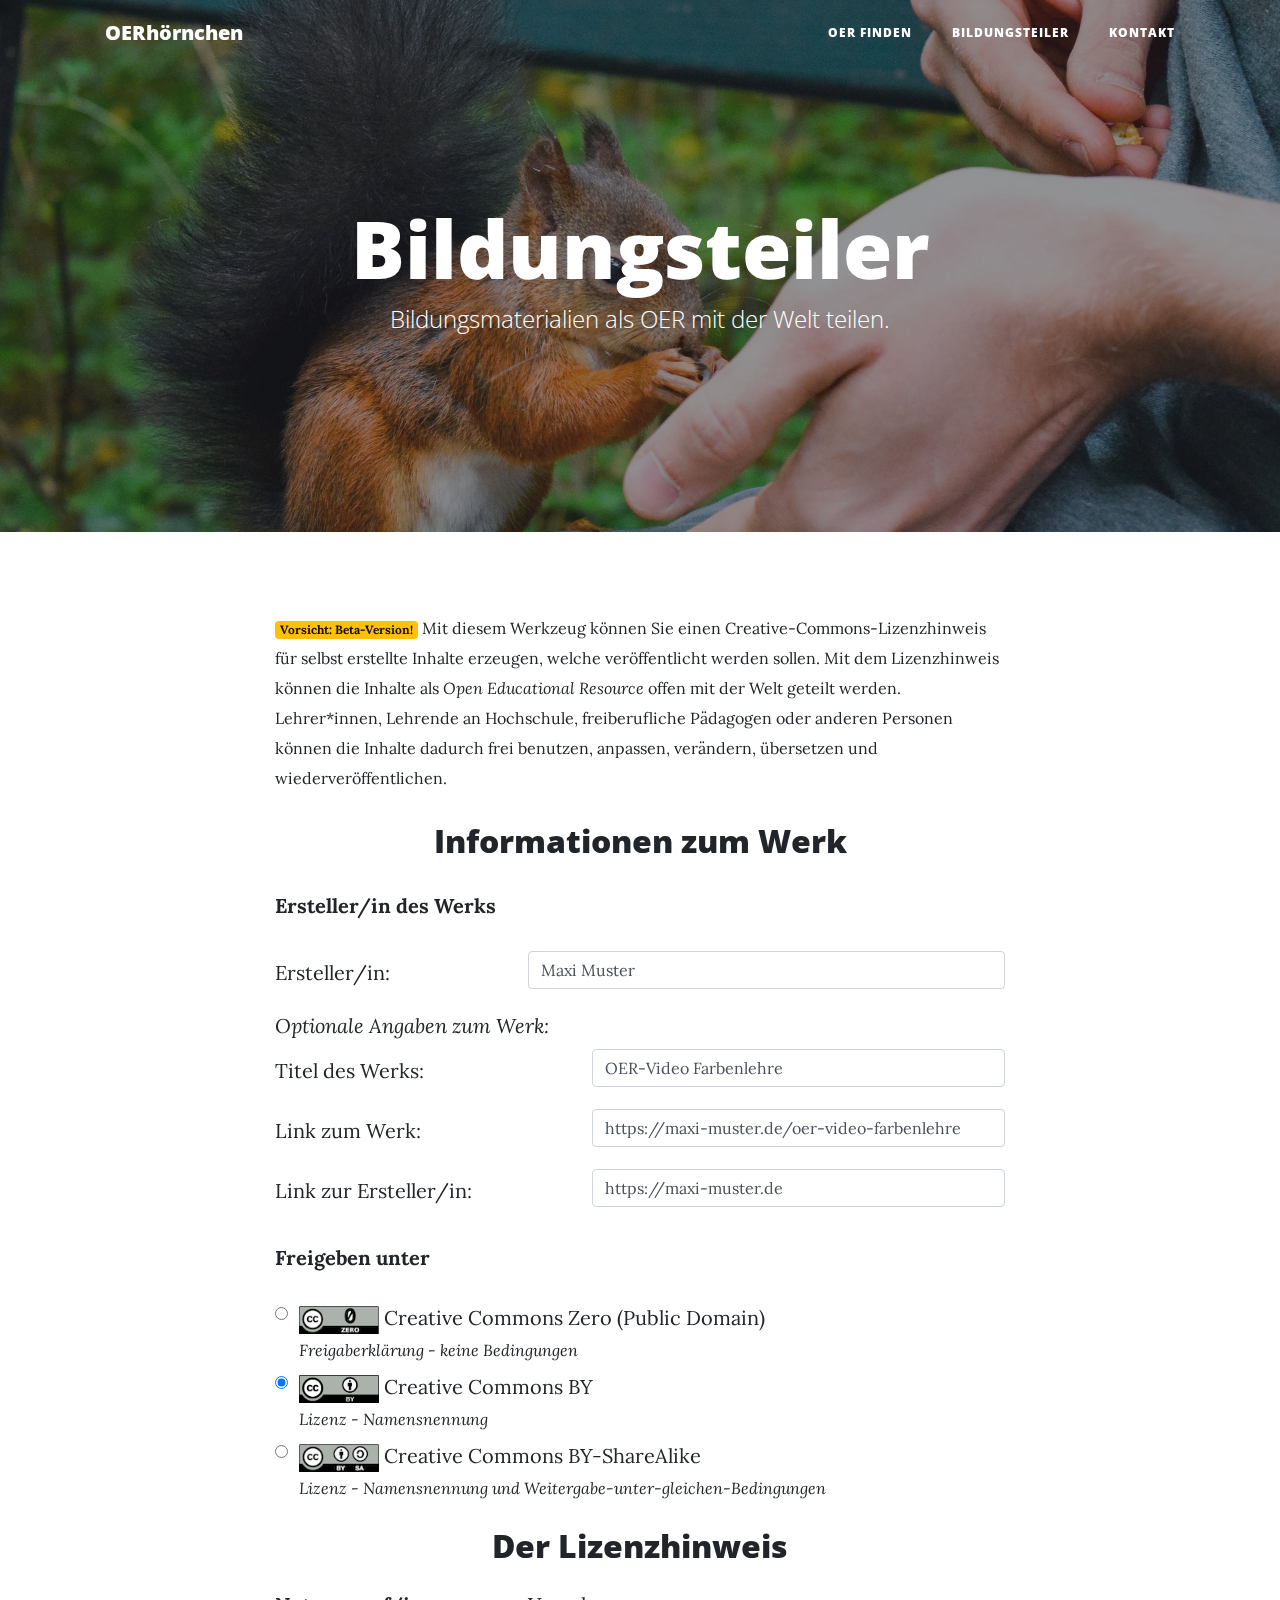
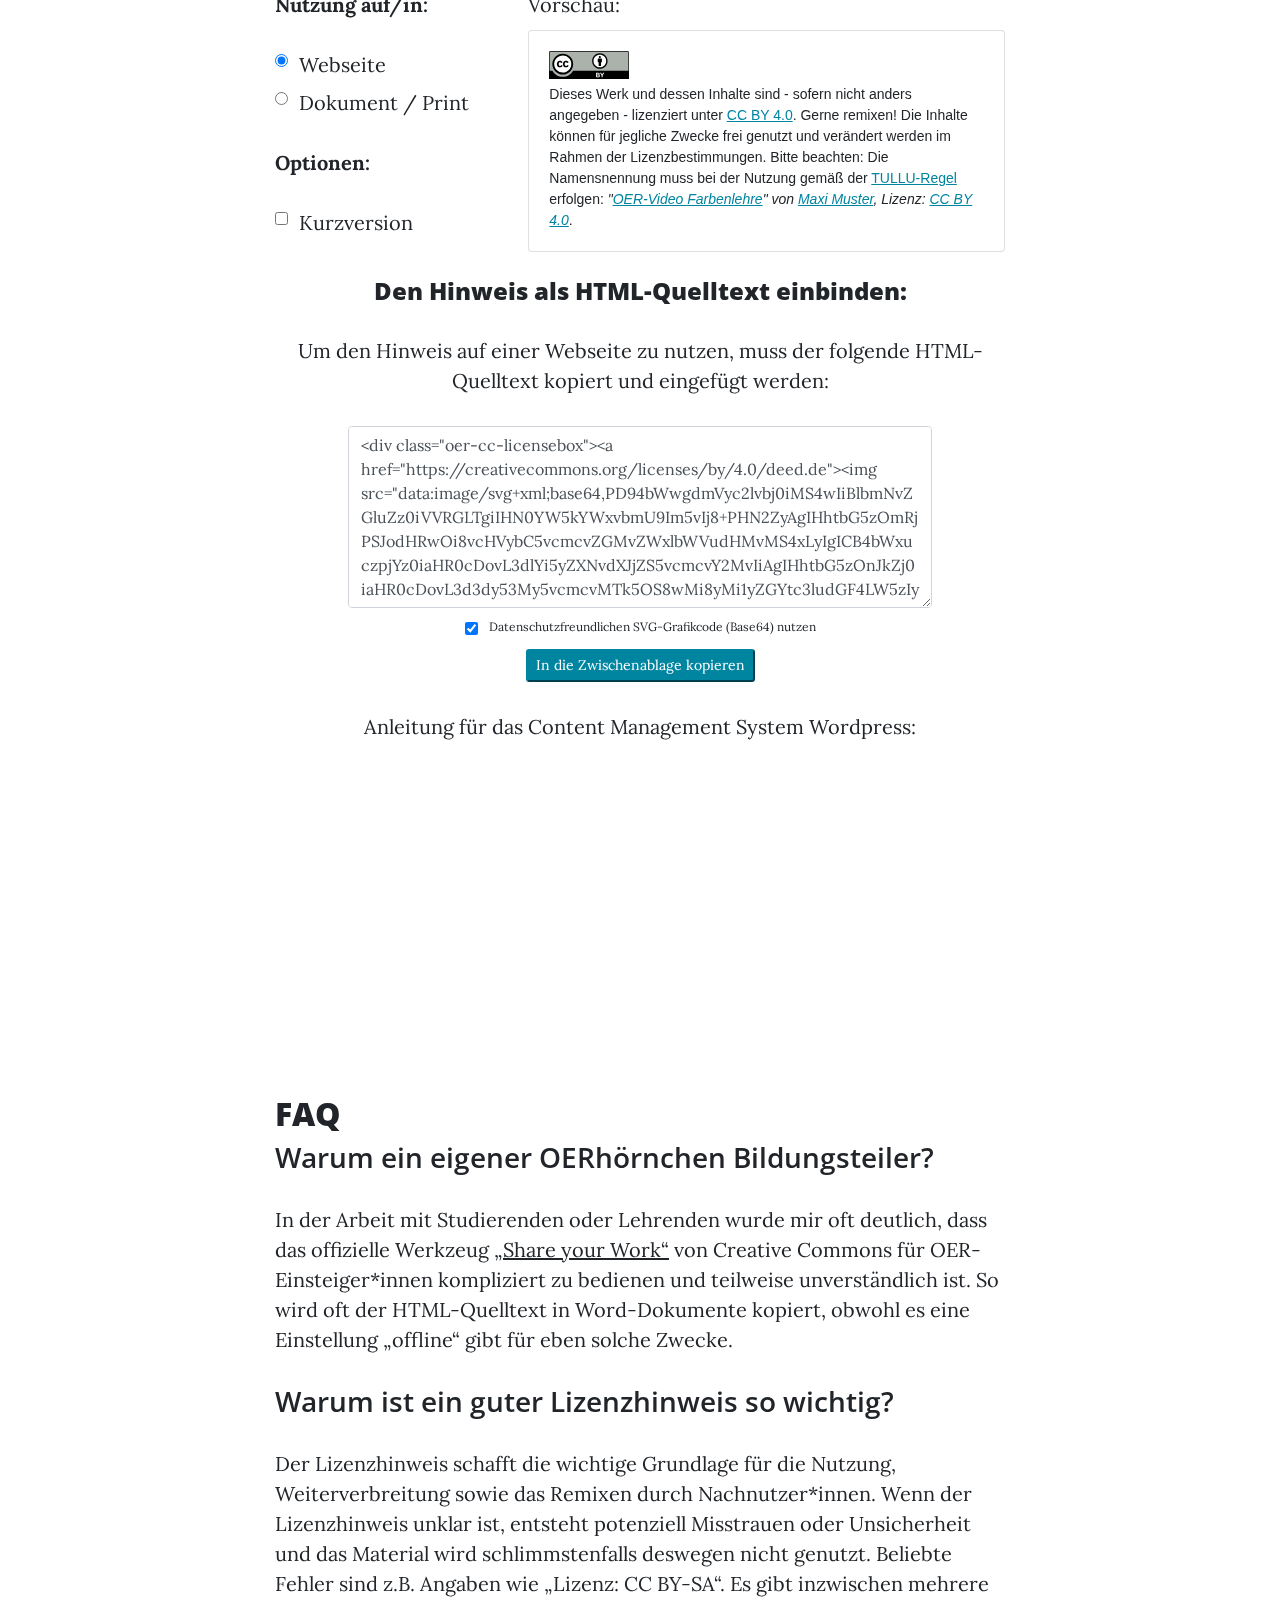
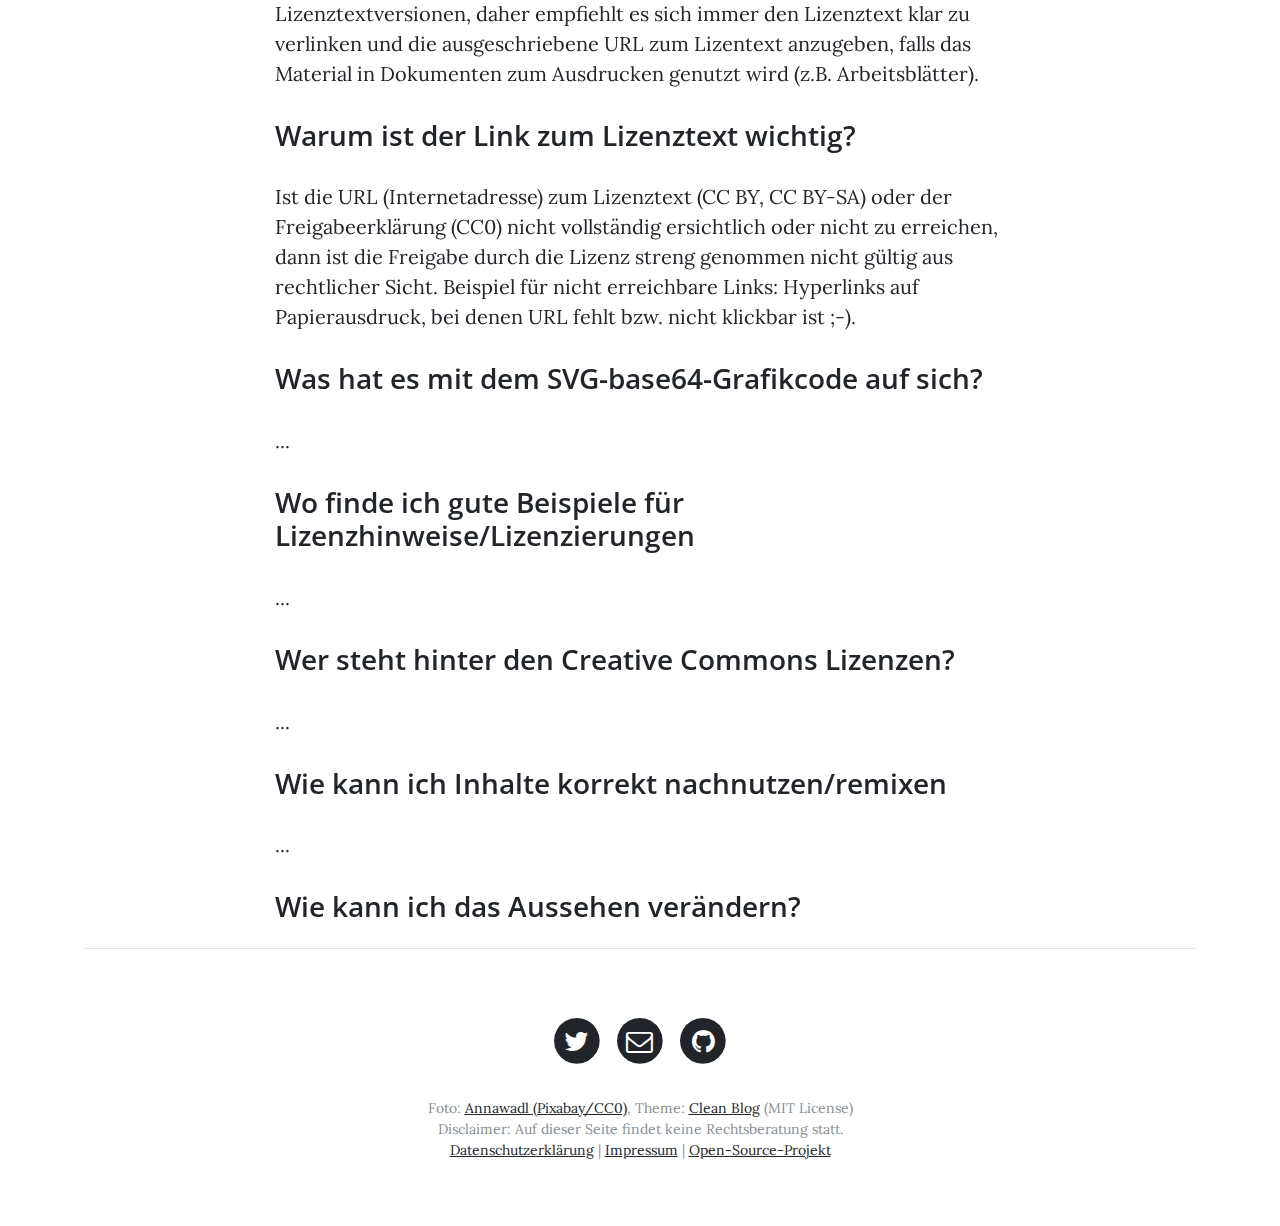
==== bildungsteiler/index.html @ f636ecab "add open graph tag" ====
<!DOCTYPE html>
<html lang="de" dir="ltr">

<head>
    <meta charset="utf-8">
    <meta name="viewport" content="width=device-width, initial-scale=1, shrink-to-fit=no">
    <meta name="description" content="Bildungsmaterialien als OER mit der Welt teilen: Online-Tool, um Creative Commons Lizenzhinweise zu erstellen.">
    <meta name="author" content="">
     <meta property="og:image" content="https://programmieraffe.github.io/oer-hoernchen/bildungsteiler/img/squirrel-2781394_1920_pixabay_annawaldl.jpg" />
    <title>Bildungsteiler (BETA) - OERhörnchen</title>
    <!-- Bootstrap core CSS -->
    <link href="vendor/bootstrap/css/bootstrap.min.css" rel="stylesheet">
    <!-- Custom fonts for this template -->
    <link href="vendor/font-awesome/css/font-awesome.min.css" rel="stylesheet" type="text/css">
    <link href='https://fonts.googleapis.com/css?family=Lora:400,700,400italic,700italic' rel='stylesheet' type='text/css'>
    <link href='https://fonts.googleapis.com/css?family=Open+Sans:300italic,400italic,600italic,700italic,800italic,400,300,600,700,800' rel='stylesheet' type='text/css'>
    <!-- Custom styles for this template -->
    <link href="css/clean-blog.min.css" rel="stylesheet" />
    <style type="text/css">
    /* 2DO: move to css file */
    /* important - color for a */

    #previewHtml5License a,
    #previewHtml5License a:visited {
        color: #0085a1;
        text-decoration: underline;
    }
    /* weird margins/paddings? */

    .form-check-input {
        margin-left: 0;
        /*    margin-left: -1.25rem; */
    }

    .form-check-label {
        padding-left: 1.5rem;
    }
    /* license box styles */

    .oer-cc-licensebox {
        font-family: Arial;
    }

    .oer-cc-licensebox img {
        max-width: 80px;
        padding-bottom: 5px;
    }

    #faq h3 {
        font-weight: 1.25rem;
        font-weight: 600;
    }
    </style>
    <!-- ################### GITHUB FORKERS: PLEASE REMOVE THIS ##################### -->
    <!-- PIWIK TRACKING CODE (forked domains will not be tracked, but you should remove this) -->
    <script type="text/javascript">
    var _paq = _paq || [];
    /* tracker methods like "setCustomDimension" should be called before "trackPageView" */
    _paq.push(["setDomains", ["*.programmieraffe.github.io/oer-hoernchen", "*.oer-hoernchen.de", "*.oerhoernchen.de"]]);
    _paq.push(['trackPageView']);
    _paq.push(['enableLinkTracking']);
    (function() {
        var u = "//piwik.matthiasundmedien.de/";
        _paq.push(['setTrackerUrl', u + 'piwik.php']);
        _paq.push(['setSiteId', '24']);
        var d = document,
            g = d.createElement('script'),
            s = d.getElementsByTagName('script')[0];
        g.type = 'text/javascript';
        g.async = true;
        g.defer = true;
        g.src = u + 'piwik.js';
        s.parentNode.insertBefore(g, s);
    })();
    </script>
    <!-- EO PIWIK TRACKER-->
</head>

<body>
    <!-- Navigation -->
    <nav class="navbar navbar-expand-lg navbar-light fixed-top" id="mainNav">
        <div class="container">
            <a class="navbar-brand" href="../index.html">OERhörnchen</a>
            <button class="navbar-toggler navbar-toggler-right" type="button" data-toggle="collapse" data-target="#navbarResponsive" aria-controls="navbarResponsive" aria-expanded="false" aria-label="Toggle navigation">
                Menu
                <i class="fa fa-bars"></i>
            </button>
            <div class="collapse navbar-collapse" id="navbarResponsive">
                <ul class="navbar-nav ml-auto">
                    <li class="nav-item">
                        <a class="nav-link" href="../index.html">OER Finden</a>
                    </li>
                    <li class="nav-item">
                        <a class="nav-link" href="index.html">Bildungsteiler</a>
                    </li>
                    <li class="nav-item">
                        <a class="nav-link" href="https://matthias-andrasch.de/kontakt/">Kontakt</a>
                    </li>
                </ul>
            </div>
        </div>
    </nav>
    <!-- Page Header -->
    <header class="masthead" style="background-image: url('img/squirrel-2781394_1920_pixabay_annawaldl.jpg')">
        <div class="overlay"></div>
        <div class="container">
            <div class="row">
                <div class="col-lg-8 col-md-10 mx-auto">
                    <div class="page-heading">
                        <h1>Bildungsteiler</h1>
                        <span class="subheading">Bildungsmaterialien als OER mit der Welt teilen.</span>
                    </div>
                </div>
            </div>
        </div>
    </header>
    <!-- Main Content -->
    <div class="container">
        <div class="row">
            <div class="col-lg-8 col-md-10 mx-auto">
                <p><small><span class="badge badge-warning">Vorsicht: Beta-Version!</span> Mit diesem Werkzeug können Sie einen Creative-Commons-Lizenzhinweis für selbst erstellte Inhalte erzeugen, welche veröffentlicht werden sollen. Mit dem Lizenzhinweis können die Inhalte als <i>Open Educational Resource</i> offen mit der Welt geteilt werden. Lehrer*innen, Lehrende an Hochschule, freiberufliche Pädagogen oder anderen Personen können die Inhalte dadurch frei benutzen, anpassen, verändern, übersetzen und wiederveröffentlichen.</small></p>
                <form id="formWorkInformation">
                    <h2 style="text-align:center;">Informationen zum Werk</h2>
                    <p><b>Ersteller/in des Werks</b></p>
                    <div class="form-group row">
                        <label for="inputCreator" class="col-sm-4 col-form-label">Ersteller/in:</label>
                        <div class="col-sm-8">
                            <input type="text" class="form-control" id="inputCreator">
                        </div>
                    </div>
                    <p style="margin-top:4px;margin-bottom:8px;"><i>Optionale Angaben zum Werk:</i></p>
                    <div class="form-group row">
                        <label for="inputTitle" class="col-sm-5 col-form-label">Titel des Werks:</label>
                        <div class="col-sm-7">
                            <input type="text" class="form-control" id="inputTitle">
                        </div>
                    </div>
                    <div class="form-group row">
                        <label for="inputWorkLink" class="col-sm-5 col-form-label">Link zum Werk:</label>
                        <div class="col-sm-7">
                            <input type="text" class="form-control" id="inputWorkLink" placeholder="https://">
                        </div>
                    </div>
                    <div class="form-group row">
                        <label for="inputCreatorLink" class="col-sm-5 col-form-label">Link zur Ersteller/in:</label>
                        <div class="col-sm-7">
                            <input type="text" class="form-control" id="inputCreatorLink" placeholder="https://">
                        </div>
                    </div>
                    <p><b>Freigeben unter</b></p>
                    <div class="form-check">
                        <input class="form-check-input" type="radio" name="selectLicense" id="licenseChooser1" value="cc0">
                        <label class="form-check-label" for="exampleRadios1">
                            <img src="img/cc0.png" alt="cc by logo" style="width:80px;"> Creative Commons Zero (Public Domain)
                            <br>
                            <i><small>Freigaberklärung - keine Bedingungen</small></i>
                        </label>
                    </div>
                    <div class="form-check">
                        <input class="form-check-input" type="radio" name="selectLicense" id="licenseChooser2" value="ccby" checked>
                        <label class="form-check-label" for="exampleRadios1">
                            <img src="img/cc_by.png" alt="cc by logo" style="width:80px;"> Creative Commons BY
                            <br>
                            <i><small>Lizenz - Namensnennung</small></i>
                        </label>
                    </div>
                    <div class="form-check">
                        <input class="form-check-input" type="radio" name="selectLicense" id="licensecChooser3" value="ccbysa">
                        <label class="form-check-label" for="exampleRadios2">
                            <img src="img/cc_by_sa.png" alt="cc by logo" style="width:80px;"> Creative Commons BY-ShareAlike
                            <br>
                            <i><small>Lizenz - Namensnennung und Weitergabe-unter-gleichen-Bedingungen</small></i>
                        </label>
                    </div>
                </form>
                <h2 style="text-align:center;margin-top:25px;margin-bottom:25px">Der Lizenzhinweis</h2>
                <!-- <p>Der Freigabe-/Lizenzhinweis wurde während ihrer Eingabe automatisch generiert. Sie können nun 
				zwischen zwei Varianten wählen: </p> -->
                <div class="row">
                    <div class="col-sm-4">
                        <p style="margin-top:0px;"><b>Nutzung auf/in:</b></p>
                        <div class="form-check">
                            <input class="form-check-input" type="radio" name="selectUsageType" id="selectUsageTypeWeb" value="website" checked>
                            <label class="form-check-label" for="selectUsageTypeWeb">Webseite
                            </label>
                        </div>
                        <div class="form-check">
                            <input class="form-check-input" type="radio" name="selectUsageType" id="selectUsageTypeDocument" value="document">
                            <label class="form-check-label" for="selectUsageTypeDocument">Dokument / Print
                            </label>
                        </div>
                        <p><b>Optionen:</b></p>
                        <div class="form-check">
                            <input class="form-check-input" type="checkbox" value="1" id="usageSettingShortVersion">
                            <label class="form-check-label" for="usageSettingShortVersion">
                                Kurzversion
                            </label>
                        </div>
                    </div>
                    <div class="col-sm-8">Vorschau:
                        <div class="card" style="margin-top:10px;">
                            <div class="card-body">
                                <div id="previewHtml5License" style="font-size:70%;"></div>
                            </div>
                        </div>
                    </div>
                </div>
                <div id="usageInstructions" style="margin-top:25px;">
                    <div class="usageInstructionsWebsite" style="display:none;">
                        <h4 style="text-align:center;">Den Hinweis als HTML-Quelltext einbinden:</h4>
                        <p class="text-center">Um den Hinweis auf einer Webseite zu nutzen, muss der folgende HTML-Quelltext kopiert und eingefügt werden:</p>
                        <div class="text-center">
                            <div class="form-group mx-auto" style="max-width:80%;">
                                <textarea class="form-control" id="textareaHtml5LicenseCode" rows="7">
                                </textarea>
                                <div class="form-check" style="font-size:12px;margin-top:10px;">
                                    <input class="form-check-input" type="checkbox" value="1" id="usageSettingSvgBase64" checked>
                                    <label class="form-check-label" for="usageSettingSvgBase64">
                                        Datenschutzfreundlichen SVG-Grafikcode (Base64) nutzen
                                    </label>
                                </div>
                                <button class="btn-copy btn-primary btn-sm" id="copyHtml5" style="margin-top:5px;" data-clipboard-target="#textareaHtml5LicenseCode">In die Zwischenablage kopieren</button>
                            </div>
                            <p>Anleitung für das Content Management System Wordpress:
                                <iframe width="560" height="315" src="https://www.youtube.com/embed/vJ5eGKXD0qU" frameborder="0" allow="autoplay; encrypted-media" allowfullscreen></iframe>
                            </p>
                        </div>
                    </div>
                    <div class="usageInstructionsDocument" style="display:none;">
                        <h4 style="text-align:center;">Den Texthinweis in ein Dokument einfügen:</h4>
                        <div class="text-center">
                            <p>Der generierte Text kann aus der Vorschau in ein Dokument kopiert werden. Wichtig: Der Link zum Lizenztext sollte immer vollständig ersichtlich sein, um Missverständnissen vorzubeugen. </p>
                            <button class="btn-copy btn-primary btn-sm" id="copyHtml5" style="margin-top:10px;" data-clipboard-target="#previewHtml5License">In die Zwischenablage kopieren</button>
                            <p>Anleitung für Microsoft Word:
                                <br>
                                <iframe width="560" height="315" src="https://www.youtube.com/embed/fn6PhsgaCns" frameborder="0" allow="autoplay; encrypted-media" allowfullscreen></iframe>
                            </p>
                            <p>Die Grafiken können hier heruntergeladen werden: <a href="https://creativecommons.org/about/downloads/" target="_blank">Creative Commons Icon Download</a></p>
                        </div>
                    </div>
                </div>
                <div id="faq">
                    <h2>FAQ</h2>
                    <h3>Warum ein eigener OERhörnchen Bildungsteiler?</h3>
                    <p>In der Arbeit mit Studierenden oder Lehrenden wurde mir oft deutlich, dass das offizielle Werkzeug <a href="https://creativecommons.org/share-your-work/" target="_blank">„Share your Work“</a> von Creative Commons für OER-Einsteiger*innen kompliziert zu bedienen und teilweise unverständlich ist. So wird oft der HTML-Quelltext in Word-Dokumente kopiert, obwohl es eine Einstellung „offline“ gibt für eben solche Zwecke.</p>
                    <h3>Warum ist ein guter Lizenzhinweis so wichtig?</h3>
                    <p>Der Lizenzhinweis schafft die wichtige Grundlage für die Nutzung, Weiterverbreitung sowie das Remixen durch Nachnutzer*innen. Wenn der Lizenzhinweis unklar ist, entsteht potenziell Misstrauen oder Unsicherheit und das Material wird schlimmstenfalls deswegen nicht genutzt. Beliebte Fehler sind z.B. Angaben wie „Lizenz: CC BY-SA“. Es gibt inzwischen mehrere Lizenztextversionen, daher empfiehlt es sich immer den Lizenztext klar zu verlinken und die ausgeschriebene URL zum Lizentext anzugeben, falls das Material in Dokumenten zum Ausdrucken genutzt wird (z.B. Arbeitsblätter).</p>
                    <h3>Warum ist der Link zum Lizenztext wichtig?</h3>
                    <p>Ist die URL (Internetadresse) zum Lizenztext (CC BY, CC BY-SA) oder der Freigabeerklärung (CC0) nicht vollständig ersichtlich oder nicht zu erreichen, dann ist die Freigabe durch die Lizenz streng genommen nicht gültig aus rechtlicher Sicht. Beispiel für nicht erreichbare Links: Hyperlinks auf Papierausdruck, bei denen URL fehlt bzw. nicht klickbar ist ;-).</p>
                    <h3>Was hat es mit dem SVG-base64-Grafikcode auf sich?</h3>
                    <p>...</p>
                    <h3>Wo finde ich gute Beispiele für Lizenzhinweise/Lizenzierungen</h3>
                    <p>...</p>
                    <h3></h3>
                    <h3>Wer steht hinter den Creative Commons Lizenzen?</h3>
                    <p>...</p>
                    <h3>Wie kann ich Inhalte korrekt nachnutzen/remixen</h3>
                    <p>...</p>
                    <h3>Wie kann ich das Aussehen verändern?</h3>
                </div>
            </div>
        </div>
        <hr>
        <!-- Footer -->
        <footer>
            <div class="container">
                <div class="row">
                    <div class="col-lg-8 col-md-10 mx-auto">
                        <ul class="list-inline text-center">
                            <li class="list-inline-item">
                                <a href="https://twitter.com/oerhoernchen">
										<span class="fa-stack fa-lg">
											<i class="fa fa-circle fa-stack-2x"></i>
											<i class="fa fa-twitter fa-stack-1x fa-inverse"></i>
										</span>
									</a>
                            </li>
                            <li class="list-inline-item">
                                <a href="https://matthias-andrasch.de/kontakt">
										<span class="fa-stack fa-lg">
											<i class="fa fa-circle fa-stack-2x"></i>
											<i class="fa fa-envelope-o fa-stack-1x fa-inverse"></i>
										</span>
									</a>
                            </li>
                            <li class="list-inline-item">
                                <a href="https://github.com/programmieraffe/oer-hoernchen">
										<span class="fa-stack fa-lg">
											<i class="fa fa-circle fa-stack-2x"></i>
											<i class="fa fa-github fa-stack-1x fa-inverse"></i>
										</span>
									</a>
                            </li>
                        </ul>
                        <p class="copyright text-muted">
                        	Foto: <a href="https://pixabay.com/de/eichh%C3%B6rnchen-f%C3%BCttern-futter-nuss-2781394/">Annawadl (Pixabay/CC0)</a>, Theme: <a href="https://startbootstrap.com/template-overviews/clean-blog/">Clean Blog</a> (MIT License)</a><br>
                        	Disclaimer: Auf dieser Seite findet keine Rechtsberatung statt.<br><a href="https://matthias-andrasch.de/datenschutzerklaerung-oer-hoernchen/">Datenschutzerklärung</a> | <a href="https://matthias-andrasch.de/impressum">Impressum</a> | <a href="https://github.com/programmieraffe/oer-hoernchen">Open-Source-Projekt</a>
                        </p>
                    </div>
                </div>
            </div>
        </footer>
        <!-- Small modal -->
        <div class="modal fade bd-example-modal-sm" id="clipboard-copy-success-modal" tabindex="-1" role="dialog" aria-labelledby="mySmallModalLabel" aria-hidden="true">
            <div class="modal-dialog modal-sm">
                <div class="modal-content">
                    <div class="modal-header">
                        <h5 class="modal-title" id="exampleModalLabel">Kopieren erfolgreich</h5>
                        <button type="button" class="close" data-dismiss="modal" aria-label="Close">
                            <span aria-hidden="true">&times;</span>
                        </button>
                    </div>
                    <div class="modal-body">
                        Der Lizenzhinweis wurde erfolgreich in die Zwischenablage kopiert und kann nun mit Rechtsklick->Einfügen oder STRG+V (Windows), CMD+V (Mac) eingefügt werden.
                    </div>
                </div>
            </div>
        </div>
        <!-- Bootstrap core JavaScript -->
        <script src="vendor/jquery/jquery.min.js"></script>
        <script src="vendor/bootstrap/js/bootstrap.bundle.min.js"></script>
        <!-- Custom scripts for this template -->
        <script src="js/clean-blog.min.js"></script>
        <!-- Internationalization -->
        <script src="vendor/i18n/libs/CLDRPluralRuleParser/src/CLDRPluralRuleParser.js"></script>
        <script src="vendor/i18n/js/jquery.i18n.js"></script>
        <script src="vendor/i18n/js/jquery.i18n.messagestore.js"></script>
        <script src="vendor/i18n/js/jquery.i18n.fallbacks.js"></script>
        <script src="vendor/i18n/js/jquery.i18n.language.js"></script>
        <script src="vendor/i18n/js/jquery.i18n.parser.js"></script>
        <script src="vendor/i18n/js/jquery.i18n.emitter.js"></script>
        <!-- OERhoernchen scripts -->
        <script src="js/oerhoernchen_cc_icons_svg_base64.js"></script>
        <!-- https://clipboardjs.com/ (MIT) -->
        <script src="js/clipboard.min.js"></script>
        <script type="text/javascript">
        $(function() {

            // init
            $.i18n({
                locale: 'de' // Locale is Hebrew
            });
            $.i18n().load({
                'message-hello': 'Hello World',
                'message-welcome': 'Welcome'
            }, 'de');
            $.i18n().load({
                'de': 'i18n/de.json'
            }).done(function() {
                console.log('done', $.i18n('title'));

                // init clipboardjs
                var clipboard = new Clipboard('.btn-copy');
                // success message
                clipboard.on('success', function(e) {
                    $("#clipboard-copy-success-modal").modal('show');
                    //e.clearSelection();
                });

                var message = 'Welcome $1 <a href="$2">Test</a>';
                var html = $.i18n(message, 'Alice', 'Bob'); // This gives "Welcome, Alice"
                console.log(html);

                // change license select
                $("input[name='selectLicense']").on('change', function(e) {
                    console.log('change event licenses - start generation', this.value)
                    startGeneration();
                });

                // when user enters a creators name / creators name is not empty, we generate
                // 2DO: specify keypress actions
                $("#formWorkInformation input").on('change', function(event) {
                    console.log('keypress event - start generation');
                    startGeneration();
                });

                // change settings
                $("#usageSettingShortVersion, #usageSettingSvgBase64").on('change', function(e) {
                    console.log('checkbox change', this);
                    startGeneration();
                });

                // 2DO: does this work in all browsers?
                /*$("#copyHtml5").click(function() {
                	$("#textareaHtml5LicenseCode").select();
                	document.execCommand('copy');
                });
                $("#copyDocumentText").click(function() {
                	$("#previewHtml5License").select();
                	document.execCommand('copy');
                });*/


                // simulate test
                $("#inputCreator").val('Maxi Muster');
                $("#inputCreatorLink").val('https://maxi-muster.de'); //optional
                $("#inputTitle").val('OER-Video Farbenlehre'); // optional
                $("#inputWorkLink").val('https://maxi-muster.de/oer-video-farbenlehre').trigger('change');


                // change usage type
                $("input[name='selectUsageType']").on('change', function(e) {
                    startGeneration();
                });
                // trigger directly:
                $("input[name='selectUsageType']:checked").trigger('change');


            }) // eo done i18n

        }); // eo jquery


        var startGeneration = function() {
            console.log('execute generation', $("input[name='selectUsageType']:checked"));

            // get values
            var creator = $("#inputCreator").val();
            var license = $("input[name='selectLicense']:checked").val();
            var licenseTitle = getLicenseName(license); // get license title, e.g. "CC BY 4.0"
            var creatorLink = $("#inputCreatorLink").val(); //optional
            var workTitle = $("#inputTitle").val(); // optional
            var workLink = $("#inputWorkLink").val(); //optional

            // settings
            var usageType = $("input[name='selectUsageType']:checked").val();
            var usageSettingShortVersion = Boolean($("#usageSettingShortVersion").is(':checked'));
            var usageSettingSvgBase64 = Boolean($("#usageSettingSvgBase64").is(':checked'));

            // GENERATE LICENSE INFORMATION

            // generate author text (with link to url if given from user), for every license type same procedure
            var creatorTemplate = '$1';
            if (creatorLink !== '') {
                creatorTemplate = '<a href="' + creatorLink + '" target="_blank">' + creator + '</a>';
            }
            var creatorHtml = $.i18n(creatorTemplate, creator, creatorLink);

            // include title of work if given by user (not necessary in 4.0)
            console.log('workTitle', workTitle, Boolean(workTitle !== ''));
            var workTitleTemplate = ' ';
            if (workTitle !== '') {
                workTitleTemplate = '"' + workTitle + '" ' + $.i18n("by") + ' ';
                if (workLink !== '') {
                    workTitleTemplate = '"<a href="' + workLink + '" target="_blank">' + workTitle + '</a>" ' + $.i18n("by") + ' '; // 2DO: jquery val --> work title must be there if link is there
                }
            }
            var workTitleHtml = $.i18n(workTitleTemplate, workTitle, workLink);

            // figure out the differences regarding the different licenses
            var licenseLink, licenseSvg, htmlLicenseInfo, htmlLicenseSuggestion, htmlLinkToLicenseUrl;

            // use short version?
            var useShortVersion = usageSettingShortVersion ? '-short' : '';
            var usageSettingsRemoveHtml = false; // 2DO: implement later?

            switch (license) {
                case 'cc0':
                    licenseLink = 'https://creativecommons.org/publicdomain/zero/1.0/deed.de';
                    licenseSvg = CC0_SVG_BASE64;
                    licensePng = '//i.creativecommons.org/p/zero/1.0/88x31.png';
                    htmlLicenseInfo = $.i18n('license-infotext-cc0' + useShortVersion, licenseLink, licenseTitle);
                    htmlLicenseSuggestion = $.i18n('license-suggestion-cc0' + useShortVersion) + '<i>' + workTitleHtml + ' ' + creatorHtml + ', ' + $.i18n("released-as") + ': <a href="' + licenseLink + '" target="_blank">' + licenseTitle + '</a></i>. ';
                    htmlLinkToLicenseUrl = $.i18n("link-to-waver");
                    break;

                case 'ccby':
                    licenseLink = 'https://creativecommons.org/licenses/by/4.0/deed.de';
                    licenseSvg = CC_BY_SVG_BASE64;
                    licensePng = '//i.creativecommons.org/l/by/4.0/88x31.png';
                    htmlLicenseInfo = $.i18n('license-infotext-ccby-ccbysa' + useShortVersion, licenseLink, licenseTitle);
                    htmlLicenseSuggestion = $.i18n("license-suggestion-ccby" + useShortVersion) +
                        '<i>' + workTitleHtml + ' ' + creatorHtml + ', ' + $.i18n("License") + ': <a href="' + licenseLink + '" target="_blank">' + licenseTitle + '</a></i>. ';
                    htmlLinkToLicenseUrl = $.i18n("link-to-license");
                    break;

                case 'ccbysa':
                    licenseSvg = CC_BY_SA_SVG_BASE64;
                    licensePng = '//i.creativecommons.org/l/by-sa/4.0/88x31.png';
                    licenseLink = 'https://creativecommons.org/licenses/by-sa/4.0/deed.de';
                    htmlLicenseInfo = $.i18n('license-infotext-ccby-ccbysa' + useShortVersion, licenseLink, licenseTitle);
                    htmlLicenseSuggestion = $.i18n("license-suggestion-ccby" + useShortVersion) +
                        '<i>' + workTitleHtml + ' ' + creatorHtml + ', ' + $.i18n("License") + ': <a href="' + licenseLink + '" target="_blank">' + licenseTitle + '</a></i>. ';
                    // add additional sharealike information
                    htmlLicenseSuggestion += $.i18n('license-suggestion-ccbysa' + useShortVersion);
                    htmlLinkToLicenseUrl = $.i18n("link-to-license");
                    break;
            }

            // GENERATION
            // generate html code based on templates
            var imgSrc = usageSettingSvgBase64 ? licenseSvg : licensePng;

            var html = '<div class="oer-cc-licensebox">';
            html += '<a href="' + licenseLink + '"><img src="' + imgSrc + '" alt="' + licenseTitle + '"></a><br>';
            html += htmlLicenseInfo;
            html += " " + htmlLicenseSuggestion;
            // add license link if page is printed
            if (usageType === 'document') {
                html += '<br>' + htmlLinkToLicenseUrl + '<a href="' + licenseLink + '">' + licenseLink + '</a> ';
                if (workLink !== '') {
                    html += '<br>' + $.i18n('work-is-online-available-at') + '<a href="' + workLink + '">' + workLink + '</a>';
                }
            }
            html += '</div>';

            // FINAL RESULT

            $("#textareaHtml5LicenseCode").html(html);
            $("#previewHtml5License").html(html);

            // remove all html styles if document usage is selected
            if (usageType === 'document' && usageSettingsRemoveHtml) {
                var convertedText = $("#previewHtml5License").html();
                // 2DO: convert line breaks?
                // var regex = '/<br\s*[\/]?>/gi';
                // convertedText = $(convertedText).replace(regex, "\n");
                convertedText = $(convertedText).text();
                $("#previewHtml5License").html(convertedText);
            }

            // show/hide the usage instructions for web/document
            var valCapitalized = usageType.charAt(0).toUpperCase() + usageType.slice(1);
            $("#usageInstructions > div").hide();
            $("#usageInstructions .usageInstructions" + valCapitalized).show();

        }

        var getLicenseName = function(license) {
            switch (license) {
                case 'cc0':
                    return 'CC0/Public Domain';
                    break;
                case 'ccby':
                    return "CC BY 4.0";
                    break;
                case 'ccbysa':
                    return "CC BY-SA 4.0";
                    break;
            }

        }
        </script>
</body>

</html>
---- bildungsteiler/css/clean-blog.min.css ----
/*!
 * Start Bootstrap - Clean Blog v4.0.0-beta.2 (https://startbootstrap.com/template-overviews/clean-blog)
 * Copyright 2013-2017 Start Bootstrap
 * Licensed under MIT (https://github.com/BlackrockDigital/startbootstrap-clean-blog/blob/master/LICENSE)
 */body{font-size:20px;color:#212529;font-family:Lora,'Times New Roman',serif}p{line-height:1.5;margin:30px 0}p a{text-decoration:underline}h1,h2,h3,h4,h5,h6{font-weight:800;font-family:'Open Sans','Helvetica Neue',Helvetica,Arial,sans-serif}a{color:#212529;-webkit-transition:all .2s;-moz-transition:all .2s;transition:all .2s}a:focus,a:hover{color:#0085a1}blockquote{font-style:italic;color:#868e96}.section-heading{font-size:36px;font-weight:700;margin-top:60px}.caption{font-size:14px;font-style:italic;display:block;margin:0;padding:10px;text-align:center;border-bottom-right-radius:5px;border-bottom-left-radius:5px}::-moz-selection{color:#fff;background:#0085a1;text-shadow:none}::selection{color:#fff;background:#0085a1;text-shadow:none}img::selection{color:#fff;background:0 0}img::-moz-selection{color:#fff;background:0 0}body{-webkit-tap-highlight-color:#0085a1}#mainNav{position:absolute;border-bottom:1px solid #e9ecef;background-color:#fff;font-family:'Open Sans','Helvetica Neue',Helvetica,Arial,sans-serif}#mainNav .navbar-brand{font-weight:800;color:#343a40}#mainNav .navbar-toggler{font-size:12px;font-weight:800;padding:13px;text-transform:uppercase;color:#343a40}#mainNav .navbar-nav>li.nav-item>a{font-size:12px;font-weight:800;letter-spacing:1px;text-transform:uppercase}@media only screen and (min-width:992px){#mainNav{border-bottom:1px solid transparent;background:0 0}#mainNav .navbar-brand{padding:10px 20px;color:#fff}#mainNav .navbar-brand:focus,#mainNav .navbar-brand:hover{color:rgba(255,255,255,.8)}#mainNav .navbar-nav>li.nav-item>a{padding:10px 20px;color:#fff}#mainNav .navbar-nav>li.nav-item>a:focus,#mainNav .navbar-nav>li.nav-item>a:hover{color:rgba(255,255,255,.8)}}@media only screen and (min-width:992px){#mainNav{-webkit-transition:background-color .2s;-moz-transition:background-color .2s;transition:background-color .2s;-webkit-transform:translate3d(0,0,0);-moz-transform:translate3d(0,0,0);-ms-transform:translate3d(0,0,0);-o-transform:translate3d(0,0,0);transform:translate3d(0,0,0);-webkit-backface-visibility:hidden}#mainNav.is-fixed{position:fixed;top:-67px;-webkit-transition:-webkit-transform .2s;-moz-transition:-moz-transform .2s;transition:transform .2s;border-bottom:1px solid #fff;background-color:rgba(255,255,255,.9)}#mainNav.is-fixed .navbar-brand{color:#212529}#mainNav.is-fixed .navbar-brand:focus,#mainNav.is-fixed .navbar-brand:hover{color:#0085a1}#mainNav.is-fixed .navbar-nav>li.nav-item>a{color:#212529}#mainNav.is-fixed .navbar-nav>li.nav-item>a:focus,#mainNav.is-fixed .navbar-nav>li.nav-item>a:hover{color:#0085a1}#mainNav.is-visible{-webkit-transform:translate3d(0,100%,0);-moz-transform:translate3d(0,100%,0);-ms-transform:translate3d(0,100%,0);-o-transform:translate3d(0,100%,0);transform:translate3d(0,100%,0)}}header.masthead{margin-bottom:50px;background:no-repeat center center;background-color:#868e96;background-attachment:scroll;position:relative;-webkit-background-size:cover;-moz-background-size:cover;-o-background-size:cover;background-size:cover}header.masthead .overlay{position:absolute;top:0;left:0;height:100%;width:100%;background-color:#212529;opacity:.5}header.masthead .page-heading,header.masthead .post-heading,header.masthead .site-heading{padding:200px 0 150px;color:#fff}@media only screen and (min-width:768px){header.masthead .page-heading,header.masthead .post-heading,header.masthead .site-heading{padding:200px 0}}header.masthead .page-heading,header.masthead .site-heading{text-align:center}header.masthead .page-heading h1,header.masthead .site-heading h1{font-size:50px;margin-top:0}header.masthead .page-heading .subheading,header.masthead .site-heading .subheading{font-size:24px;font-weight:300;line-height:1.1;display:block;margin:10px 0 0;font-family:'Open Sans','Helvetica Neue',Helvetica,Arial,sans-serif}@media only screen and (min-width:768px){header.masthead .page-heading h1,header.masthead .site-heading h1{font-size:80px}}header.masthead .post-heading h1{font-size:35px}header.masthead .post-heading .meta,header.masthead .post-heading .subheading{line-height:1.1;display:block}header.masthead .post-heading .subheading{font-size:24px;font-weight:600;margin:10px 0 30px;font-family:'Open Sans','Helvetica Neue',Helvetica,Arial,sans-serif}header.masthead .post-heading .meta{font-size:20px;font-weight:300;font-style:italic;font-family:Lora,'Times New Roman',serif}header.masthead .post-heading .meta a{color:#fff}@media only screen and (min-width:768px){header.masthead .post-heading h1{font-size:55px}header.masthead .post-heading .subheading{font-size:30px}}.post-preview>a{color:#212529}.post-preview>a:focus,.post-preview>a:hover{text-decoration:none;color:#0085a1}.post-preview>a>.post-title{font-size:30px;margin-top:30px;margin-bottom:10px}.post-preview>a>.post-subtitle{font-weight:300;margin:0 0 10px}.post-preview>.post-meta{font-size:18px;font-style:italic;margin-top:0;color:#868e96}.post-preview>.post-meta>a{text-decoration:none;color:#212529}.post-preview>.post-meta>a:focus,.post-preview>.post-meta>a:hover{text-decoration:underline;color:#0085a1}@media only screen and (min-width:768px){.post-preview>a>.post-title{font-size:36px}}.floating-label-form-group{font-size:14px;position:relative;margin-bottom:0;padding-bottom:.5em;border-bottom:1px solid #dee2e6}.floating-label-form-group input,.floating-label-form-group textarea{font-size:1.5em;position:relative;z-index:1;padding:0;resize:none;border:none;border-radius:0;background:0 0;box-shadow:none!important;font-family:Lora,'Times New Roman',serif}.floating-label-form-group input::-webkit-input-placeholder,.floating-label-form-group textarea::-webkit-input-placeholder{color:#868e96;font-family:Lora,'Times New Roman',serif}.floating-label-form-group label{font-size:.85em;line-height:1.764705882em;position:relative;z-index:0;top:2em;display:block;margin:0;-webkit-transition:top .3s ease,opacity .3s ease;-moz-transition:top .3s ease,opacity .3s ease;-ms-transition:top .3s ease,opacity .3s ease;transition:top .3s ease,opacity .3s ease;vertical-align:middle;vertical-align:baseline;opacity:0}.floating-label-form-group .help-block{margin:15px 0}.floating-label-form-group-with-value label{top:0;opacity:1}.floating-label-form-group-with-focus label{color:#0085a1}form .form-group:first-child .floating-label-form-group{border-top:1px solid #dee2e6}footer{padding:50px 0 65px}footer .list-inline{margin:0;padding:0}footer .copyright{font-size:14px;margin-bottom:0;text-align:center}.btn{font-size:14px;font-weight:800;padding:15px 25px;letter-spacing:1px;text-transform:uppercase;border-radius:0;font-family:'Open Sans','Helvetica Neue',Helvetica,Arial,sans-serif}.btn-primary{background-color:#0085a1;border-color:#0085a1}.btn-primary:active,.btn-primary:focus,.btn-primary:hover{color:#fff;background-color:#00657b!important;border-color:#00657b!important}.btn-lg{font-size:16px;padding:25px 35px}
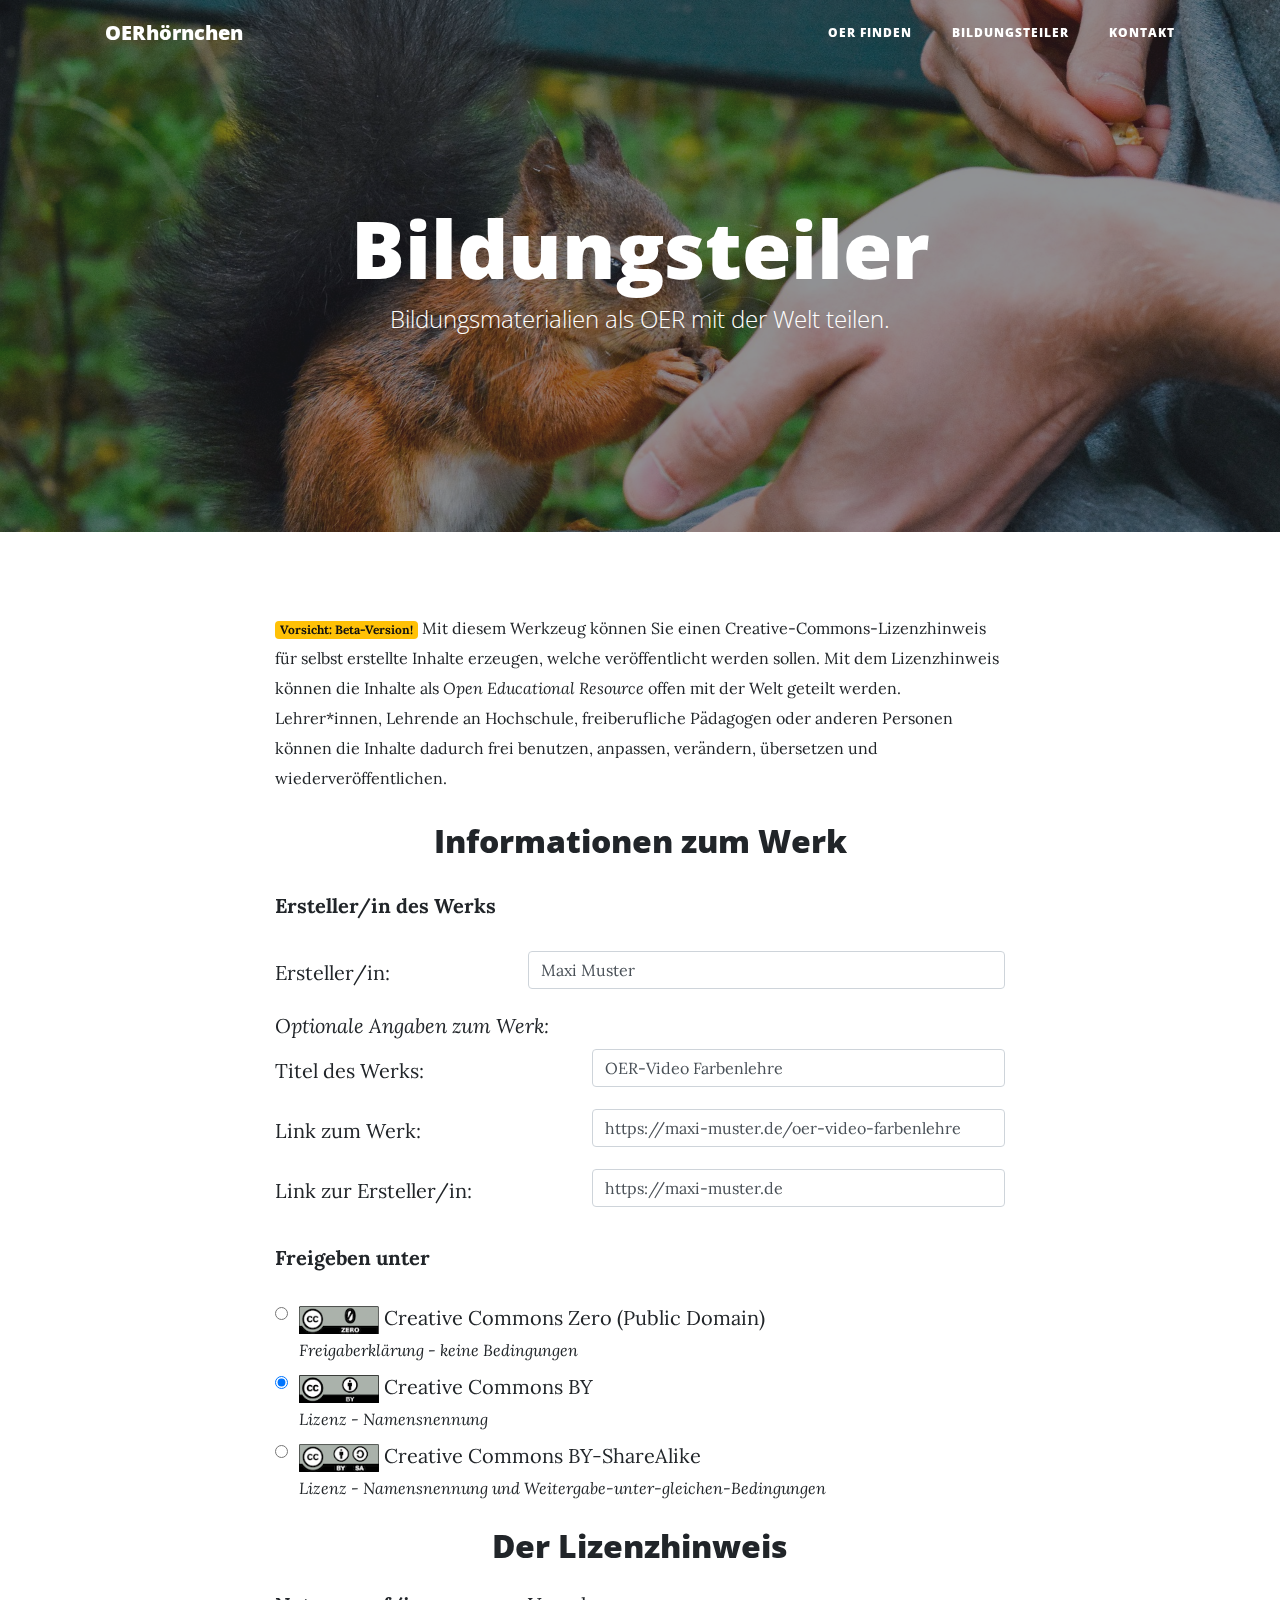
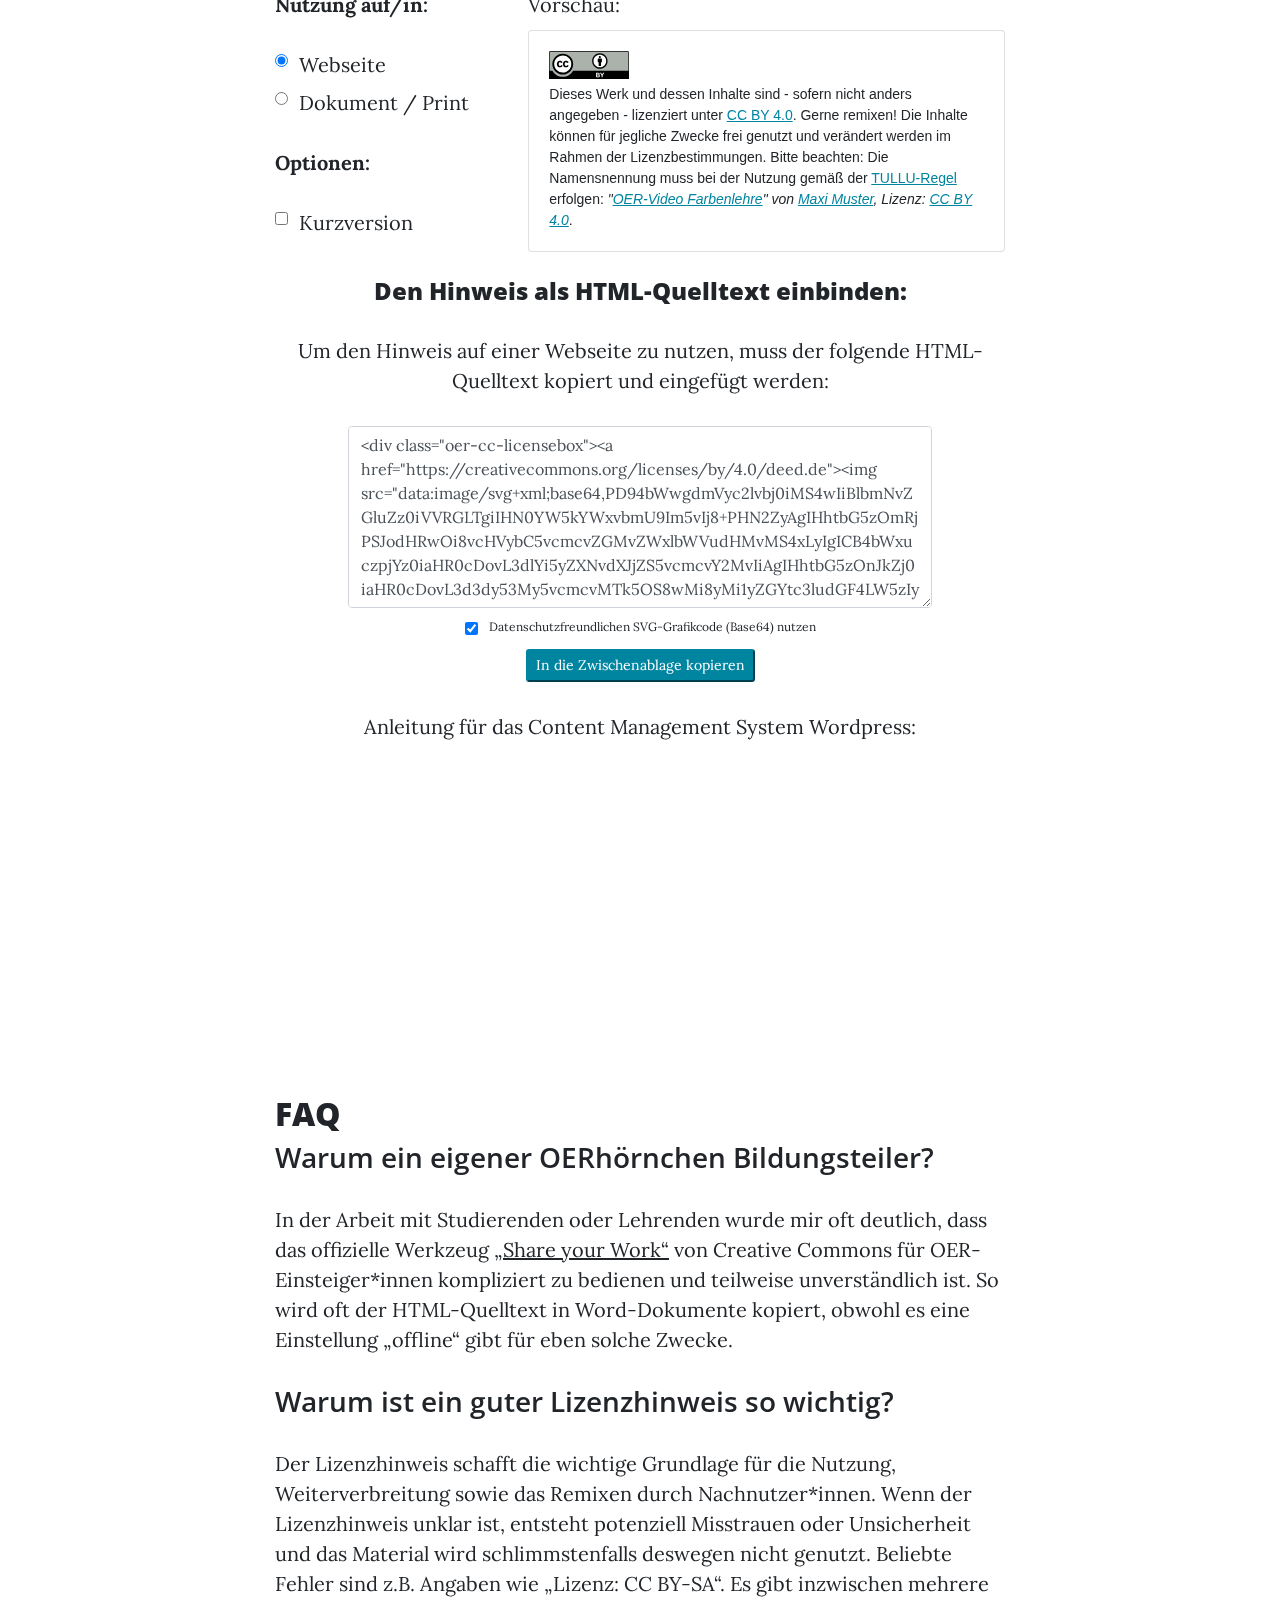
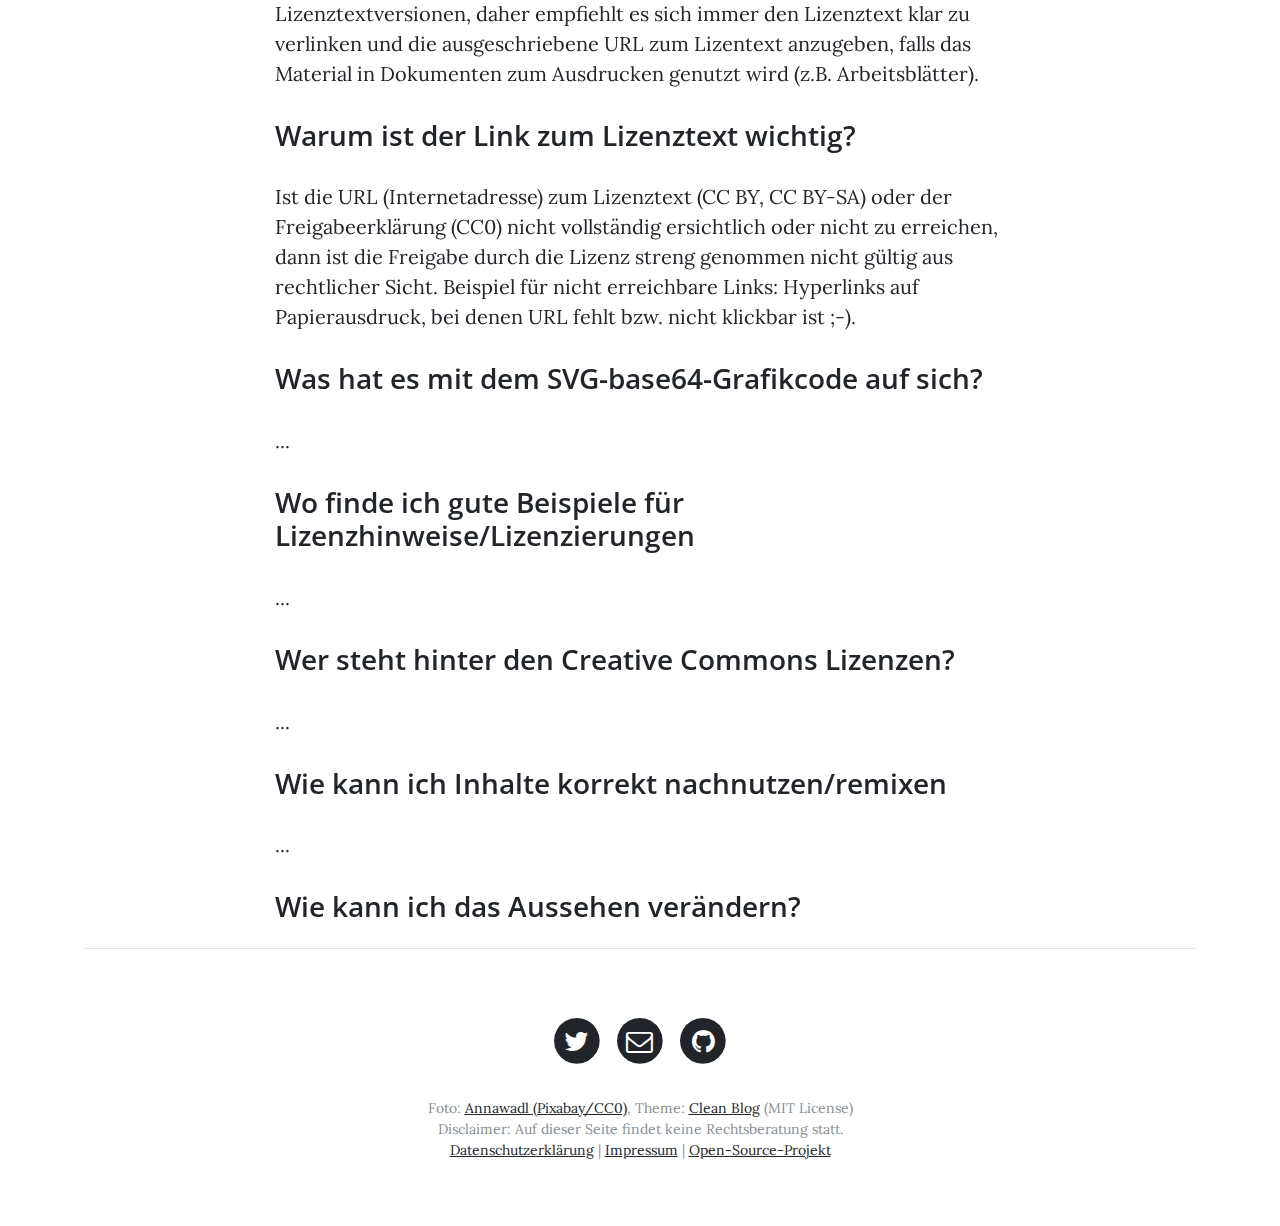
==== commit 88c22e27: "small improvements - load png when "document" is selected" ====
--- a/bildungsteiler/index.html
+++ b/bildungsteiler/index.html
@@ -229,8 +229,9 @@
                     <div class="usageInstructionsDocument" style="display:none;">
                         <h4 style="text-align:center;">Den Texthinweis in ein Dokument einfügen:</h4>
                         <div class="text-center">
-                            <p>Der generierte Text kann aus der Vorschau in ein Dokument kopiert werden. Wichtig: Der Link zum Lizenztext sollte immer vollständig ersichtlich sein, um Missverständnissen vorzubeugen. </p>
-                            <button class="btn-copy btn-primary btn-sm" id="copyHtml5" style="margin-top:10px;" data-clipboard-target="#previewHtml5License">In die Zwischenablage kopieren</button>
+                            <p>Der generierte Text kann aus der Vorschau oben in ein Dokument kopiert werden: </p>
+                            <button class="btn-copy btn-primary btn-sm" id="copyHtml5" style="margin-top:5px;" data-clipboard-target="#previewHtml5License">In die Zwischenablage kopieren</button>
+                            <p><small><i>Wichtig: Der Link zum Lizenztext sollte immer vollständig ersichtlich sein, um Missverständnissen vorzubeugen.</i></small></p>
                             <p>Anleitung für Microsoft Word:
                                 <br>
                                 <iframe width="560" height="315" src="https://www.youtube.com/embed/fn6PhsgaCns" frameborder="0" allow="autoplay; encrypted-media" allowfullscreen></iframe>
@@ -489,7 +490,7 @@
 
             // GENERATION
             // generate html code based on templates
-            var imgSrc = usageSettingSvgBase64 ? licenseSvg : licensePng;
+            var imgSrc = (usageSettingSvgBase64 && usageType !== 'document') ? licenseSvg : licensePng;
 
             var html = '<div class="oer-cc-licensebox">';
             html += '<a href="' + licenseLink + '"><img src="' + imgSrc + '" alt="' + licenseTitle + '"></a><br>';
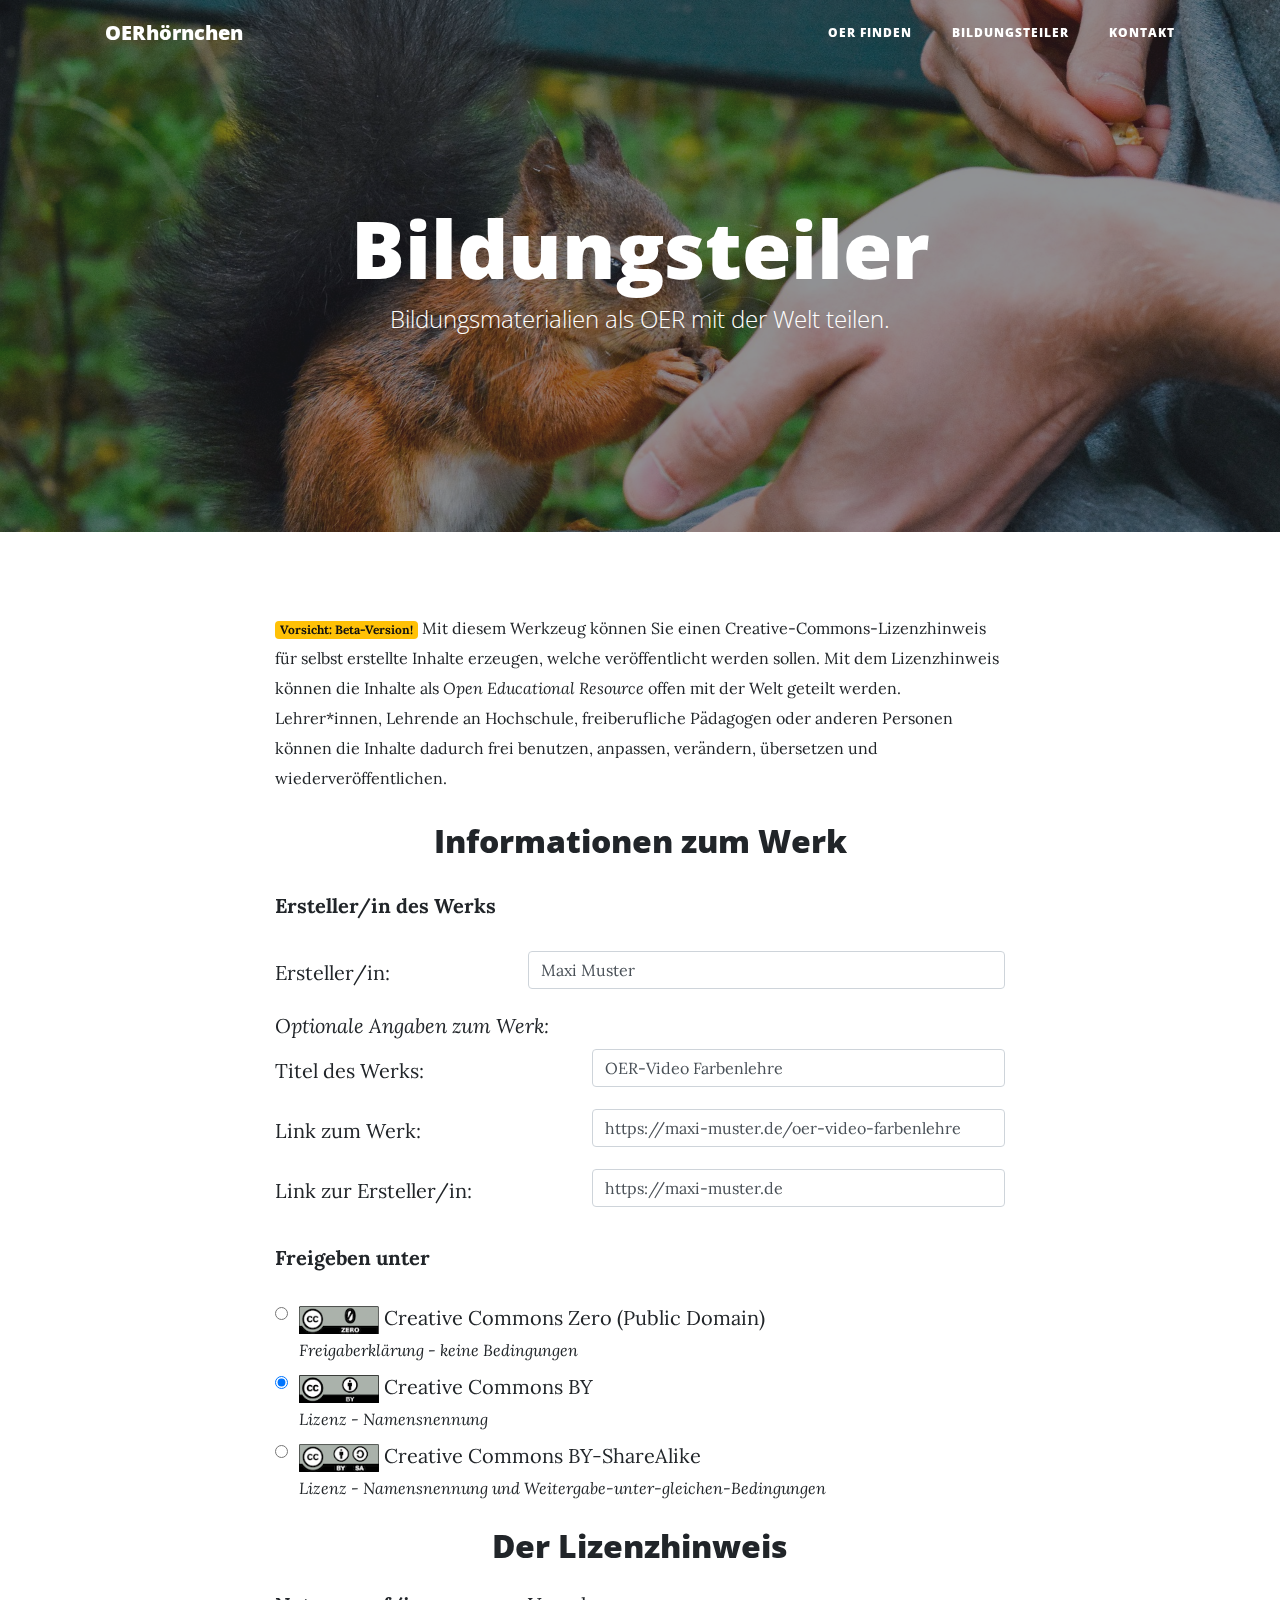
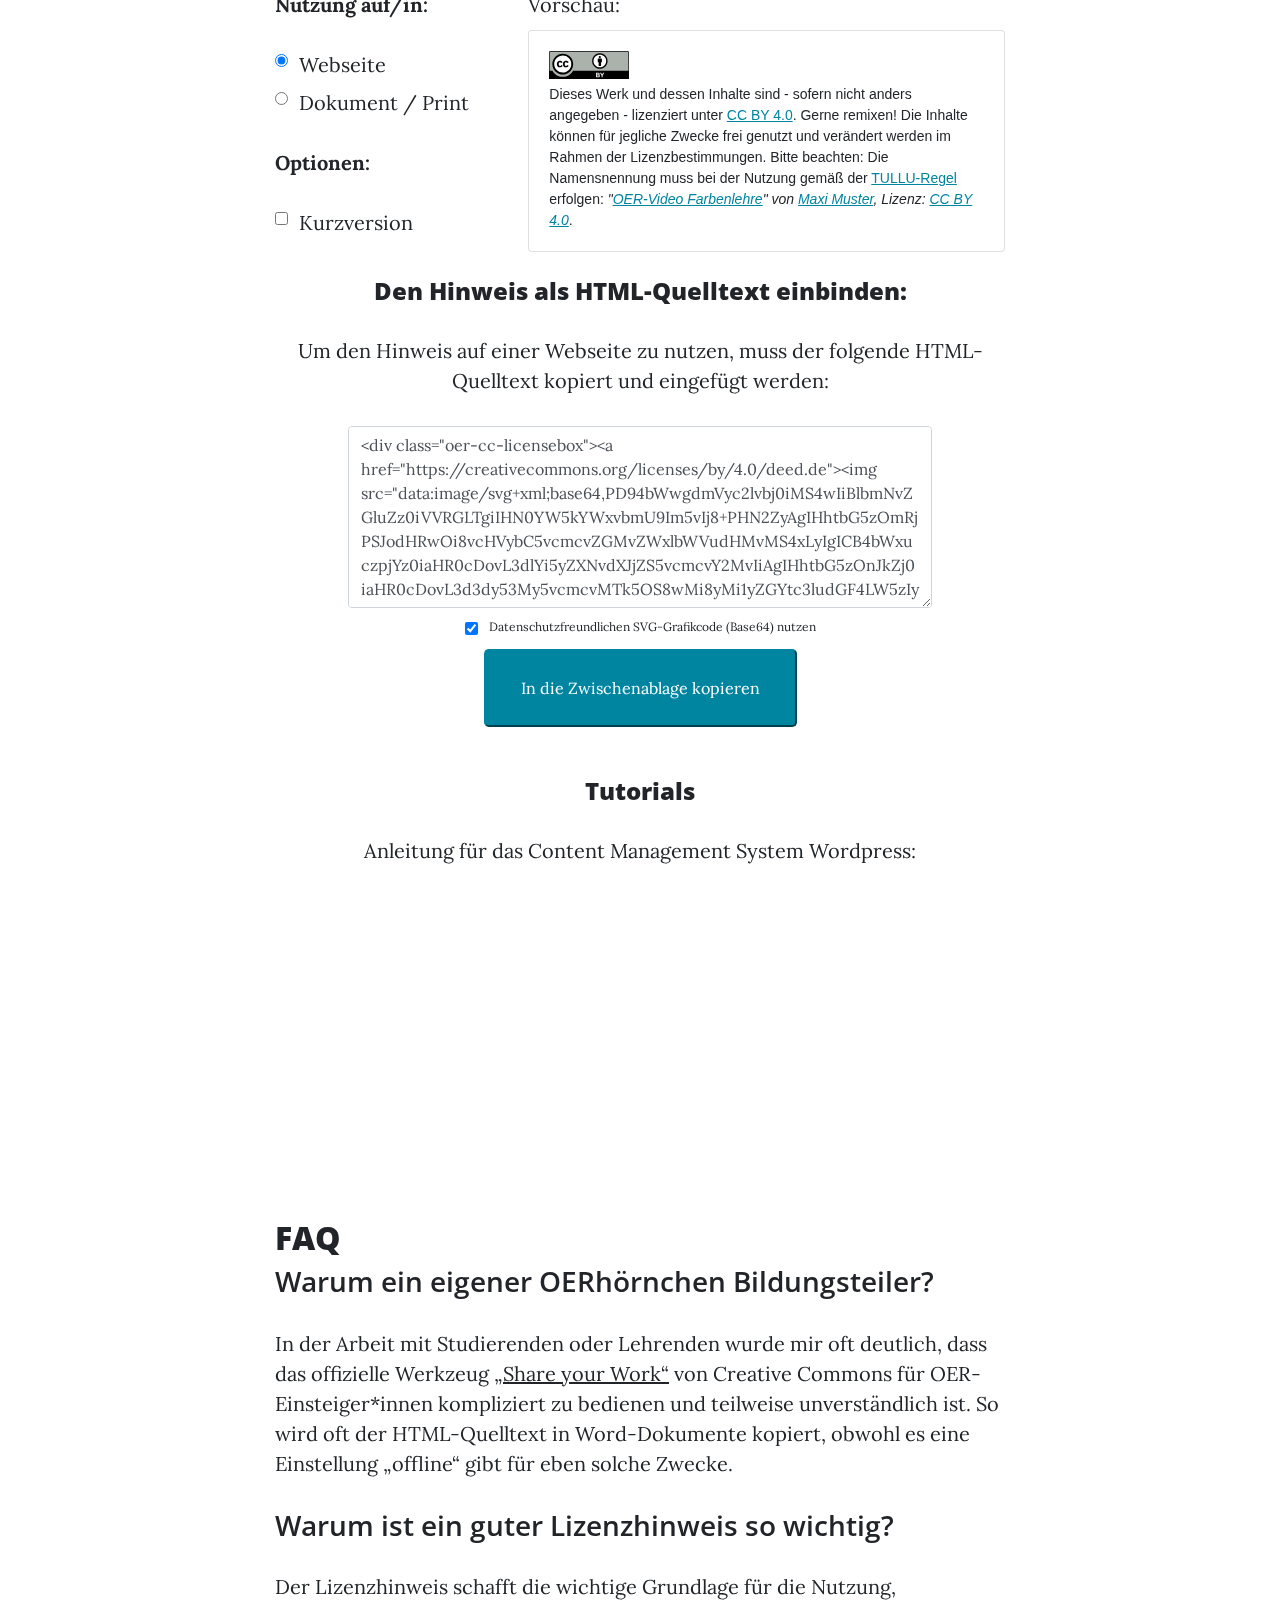
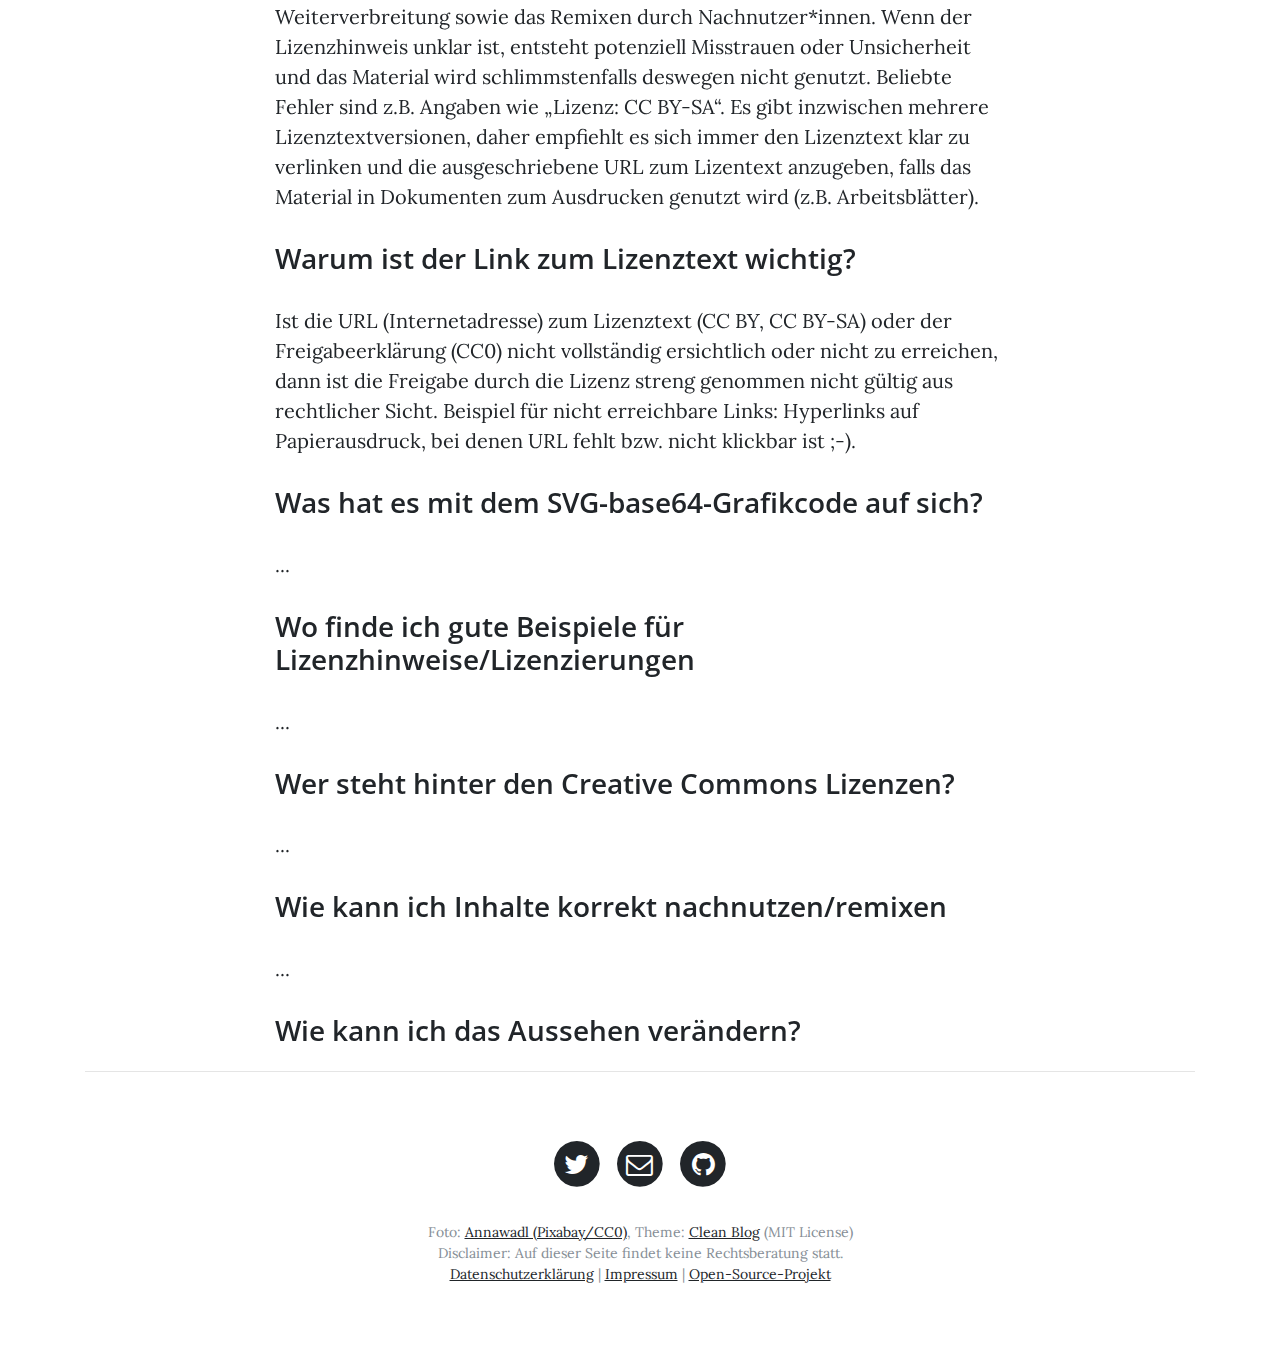
==== commit f62021b0: "larger buttons" ====
--- a/bildungsteiler/index.html
+++ b/bildungsteiler/index.html
@@ -219,8 +219,9 @@
                                         Datenschutzfreundlichen SVG-Grafikcode (Base64) nutzen
                                     </label>
                                 </div>
-                                <button class="btn-copy btn-primary btn-sm" id="copyHtml5" style="margin-top:5px;" data-clipboard-target="#textareaHtml5LicenseCode">In die Zwischenablage kopieren</button>
+                                <button class="btn-copy btn-primary btn-lg" id="copyHtml5" style="margin-top:5px;" data-clipboard-target="#textareaHtml5LicenseCode">In die Zwischenablage kopieren</button>
                             </div>
+                            <h4 style="text-align:center;margin-top:50px;">Tutorials</h4>
                             <p>Anleitung für das Content Management System Wordpress:
                                 <iframe width="560" height="315" src="https://www.youtube.com/embed/vJ5eGKXD0qU" frameborder="0" allow="autoplay; encrypted-media" allowfullscreen></iframe>
                             </p>
@@ -230,8 +231,9 @@
                         <h4 style="text-align:center;">Den Texthinweis in ein Dokument einfügen:</h4>
                         <div class="text-center">
                             <p>Der generierte Text kann aus der Vorschau oben in ein Dokument kopiert werden: </p>
-                            <button class="btn-copy btn-primary btn-sm" id="copyHtml5" style="margin-top:5px;" data-clipboard-target="#previewHtml5License">In die Zwischenablage kopieren</button>
+                            <button class="btn-copy btn-primary btn-lg" id="copyHtml5" style="margin-top:5px;" data-clipboard-target="#previewHtml5License">In die Zwischenablage kopieren</button>
                             <p><small><i>Wichtig: Der Link zum Lizenztext sollte immer vollständig ersichtlich sein, um Missverständnissen vorzubeugen.</i></small></p>
+                            <h4 style="text-align:center;margin-top:50px;">Tutorials</h4>
                             <p>Anleitung für Microsoft Word:
                                 <br>
                                 <iframe width="560" height="315" src="https://www.youtube.com/embed/fn6PhsgaCns" frameborder="0" allow="autoplay; encrypted-media" allowfullscreen></iframe>
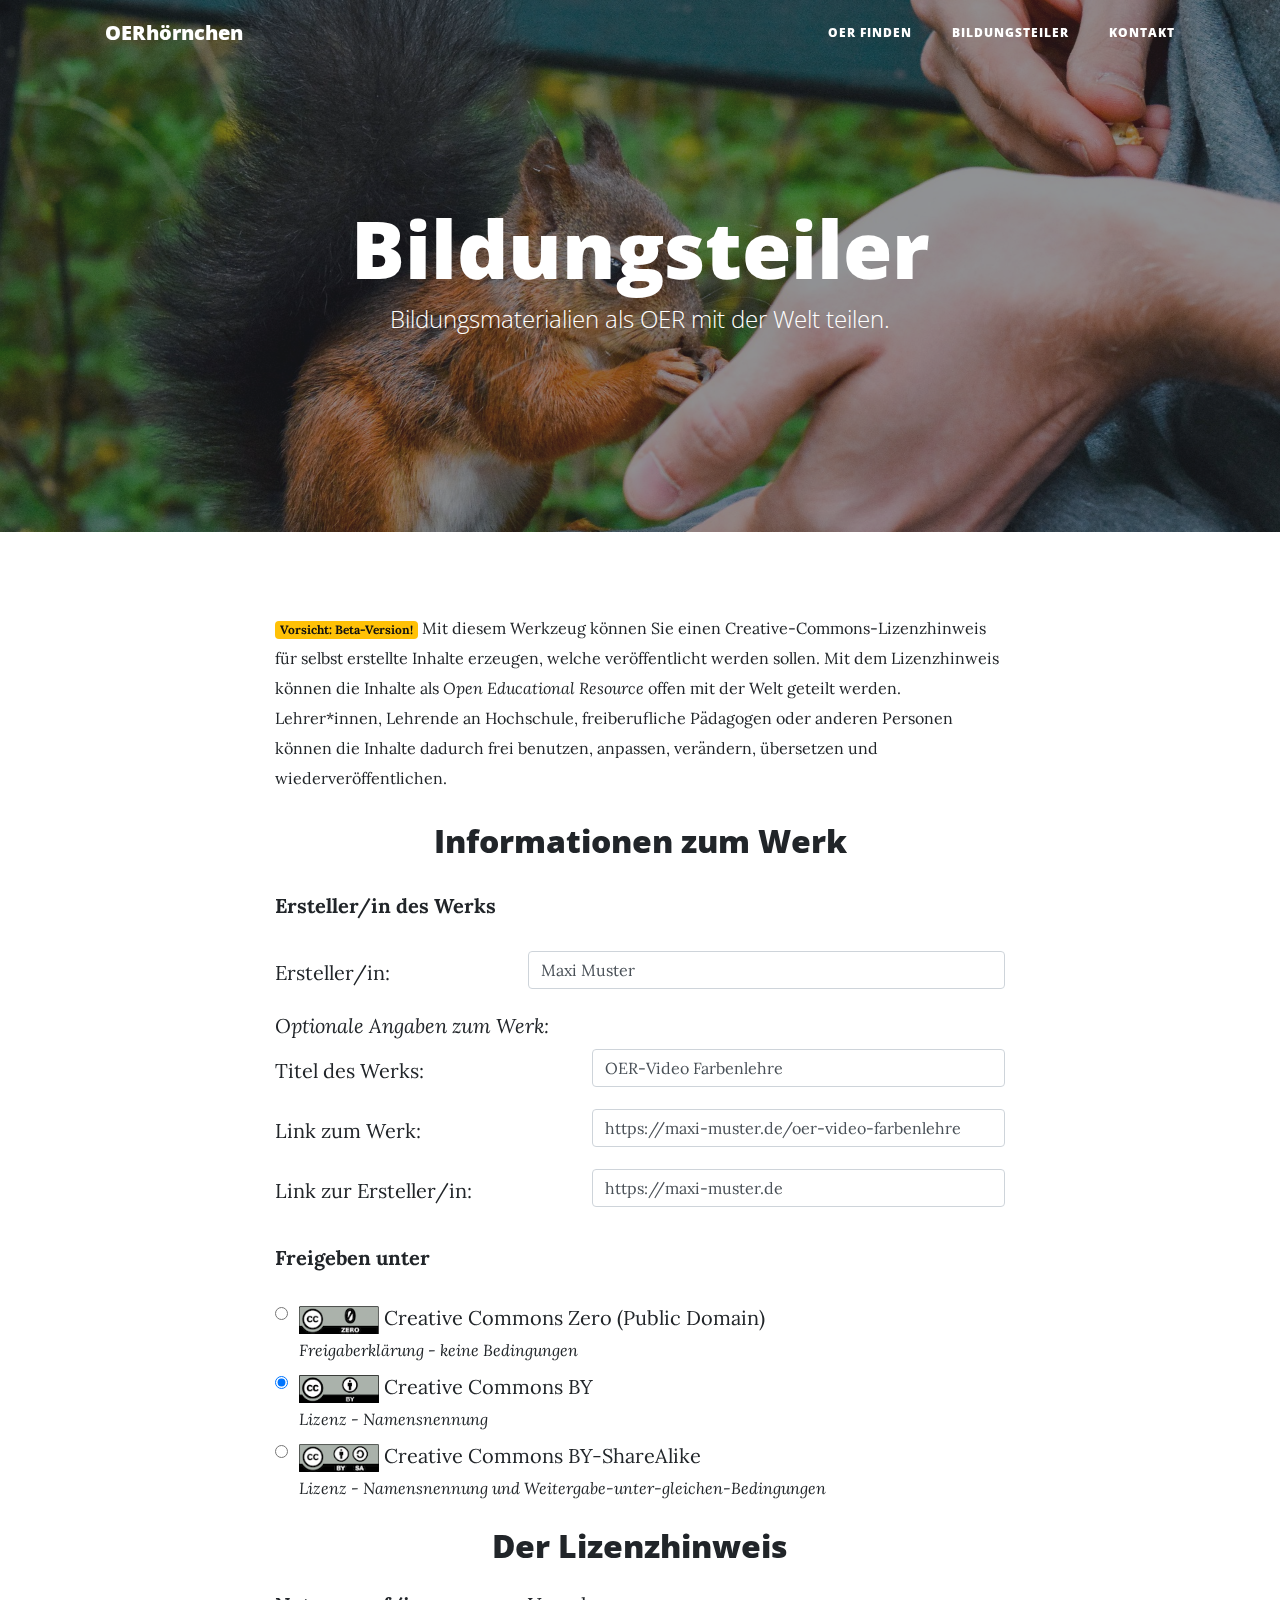
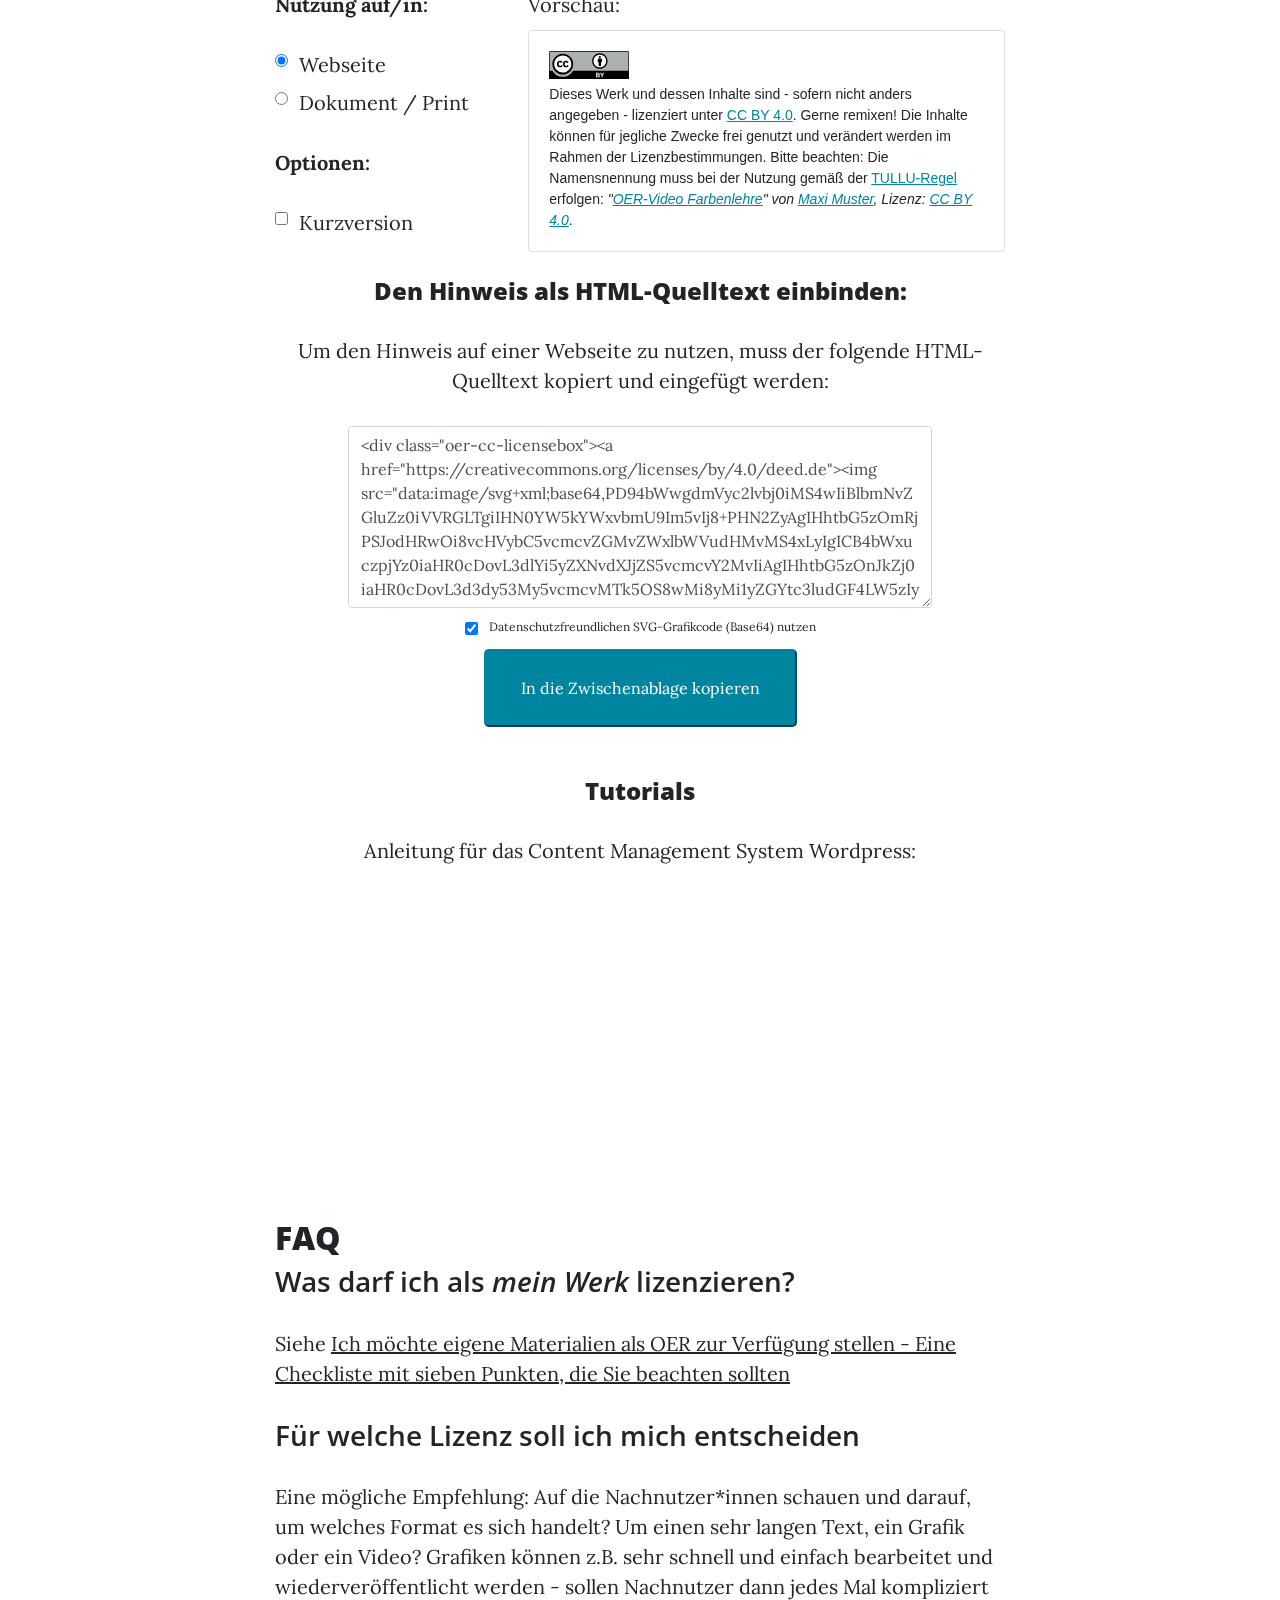
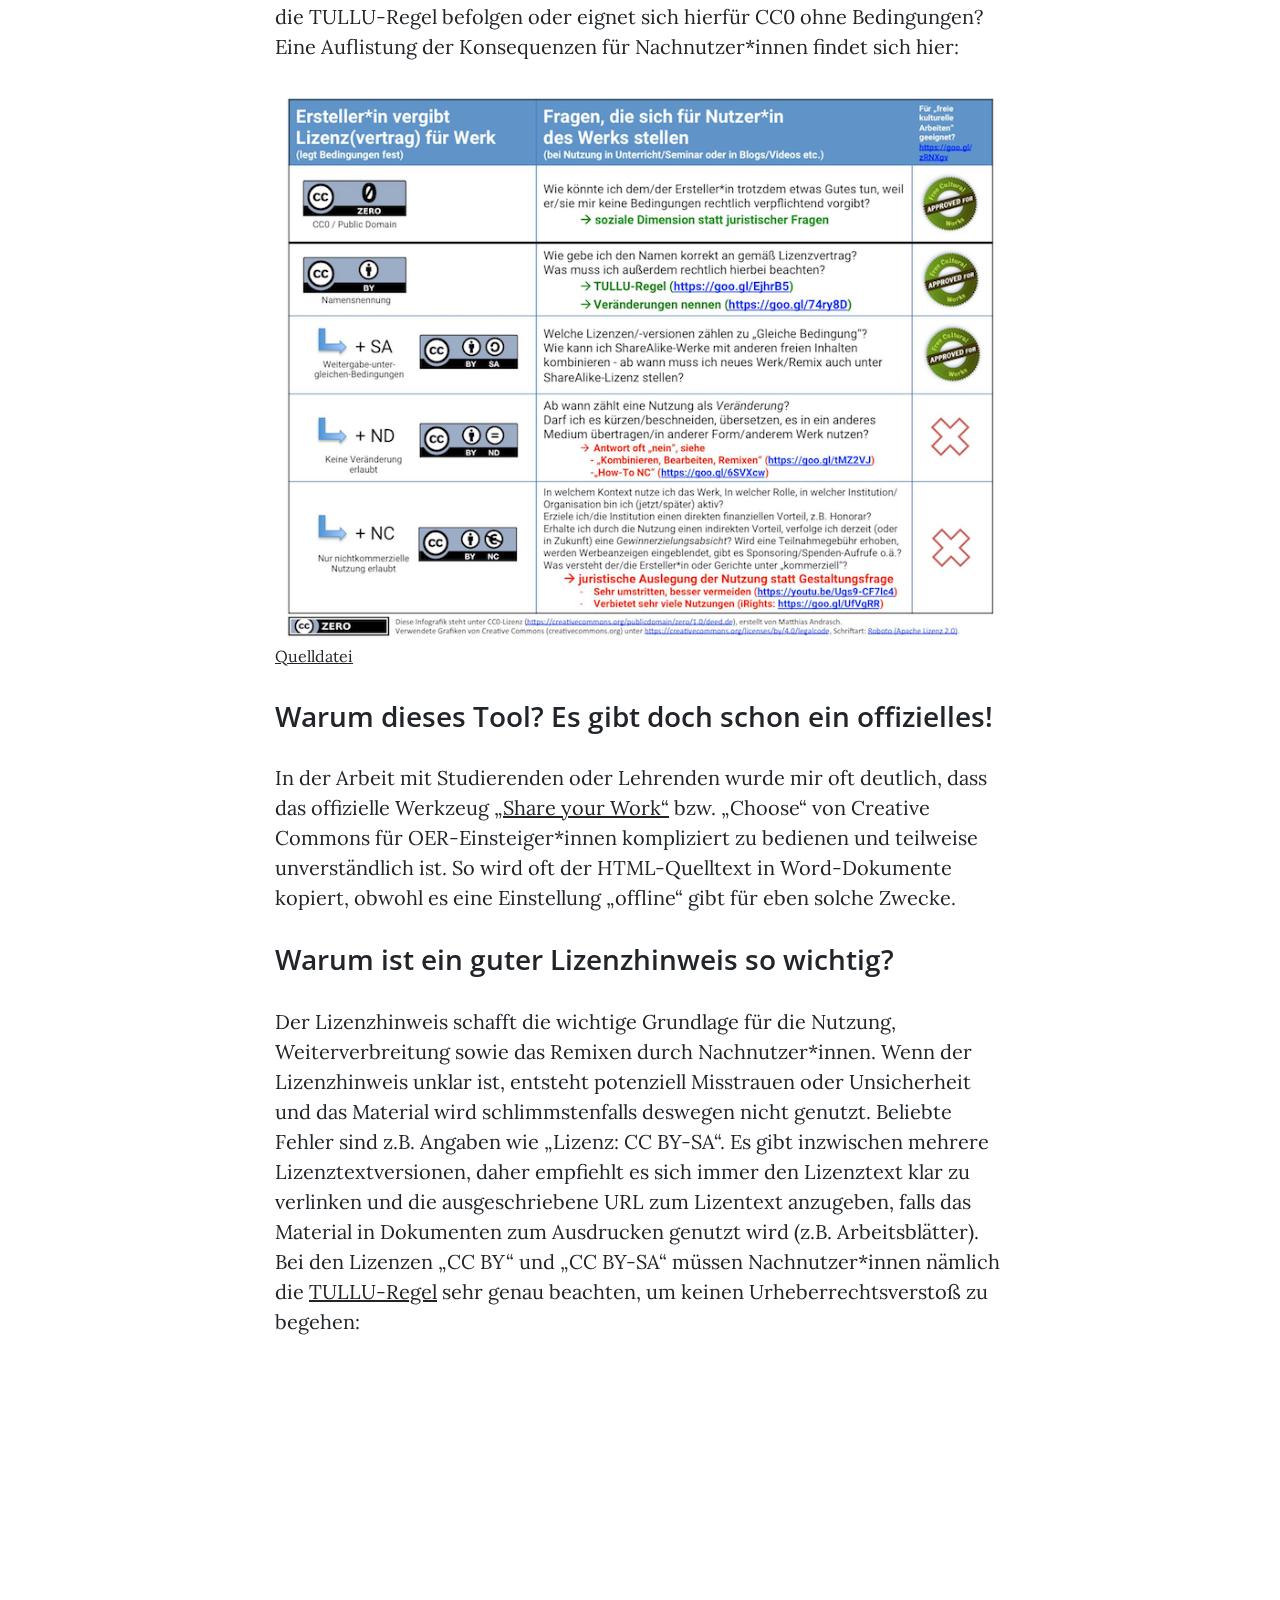
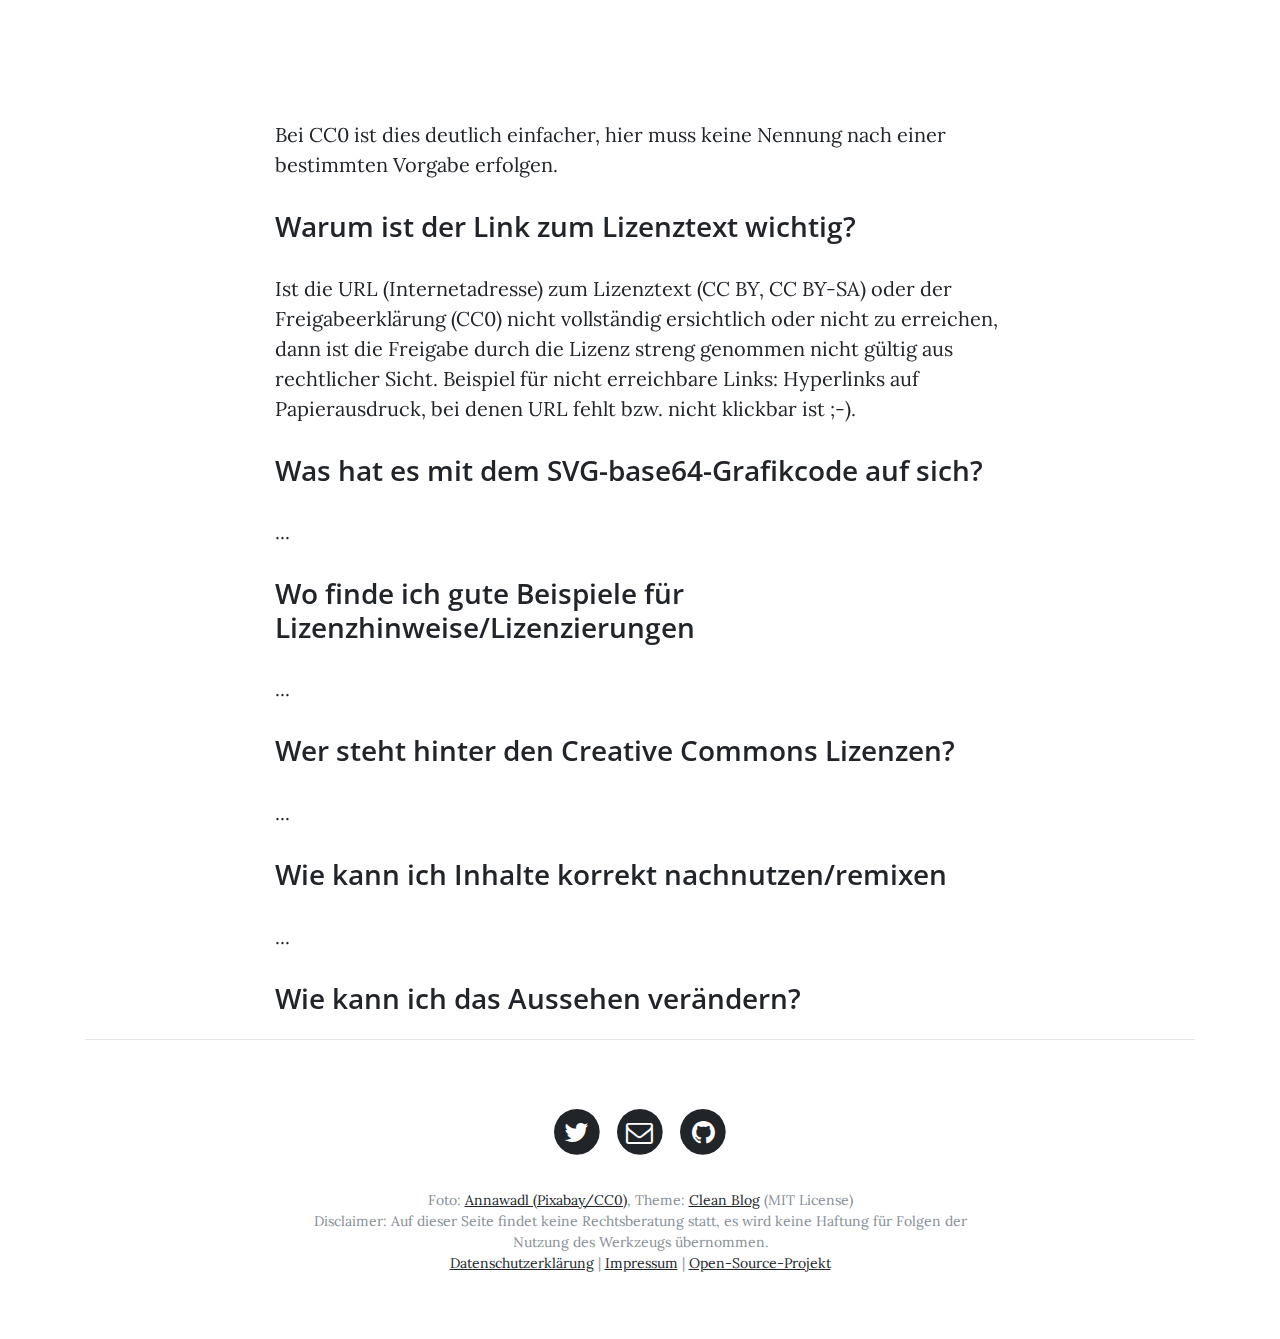
==== commit 1eb1d46b: "added some faq information" ====
--- a/bildungsteiler/index.html
+++ b/bildungsteiler/index.html
@@ -6,7 +6,7 @@
     <meta name="viewport" content="width=device-width, initial-scale=1, shrink-to-fit=no">
     <meta name="description" content="Bildungsmaterialien als OER mit der Welt teilen: Online-Tool, um Creative Commons Lizenzhinweise zu erstellen.">
     <meta name="author" content="">
-     <meta property="og:image" content="https://programmieraffe.github.io/oer-hoernchen/bildungsteiler/img/squirrel-2781394_1920_pixabay_annawaldl.jpg" />
+    <meta property="og:image" content="https://programmieraffe.github.io/oer-hoernchen/bildungsteiler/img/squirrel-2781394_1920_pixabay_annawaldl.jpg" />
     <title>Bildungsteiler (BETA) - OERhörnchen</title>
     <!-- Bootstrap core CSS -->
     <link href="vendor/bootstrap/css/bootstrap.min.css" rel="stylesheet">
@@ -175,7 +175,7 @@
                 </form>
                 <h2 style="text-align:center;margin-top:25px;margin-bottom:25px">Der Lizenzhinweis</h2>
                 <!-- <p>Der Freigabe-/Lizenzhinweis wurde während ihrer Eingabe automatisch generiert. Sie können nun 
-				zwischen zwei Varianten wählen: </p> -->
+                zwischen zwei Varianten wählen: </p> -->
                 <div class="row">
                     <div class="col-sm-4">
                         <p style="margin-top:0px;"><b>Nutzung auf/in:</b></p>
@@ -244,10 +244,19 @@
                 </div>
                 <div id="faq">
                     <h2>FAQ</h2>
-                    <h3>Warum ein eigener OERhörnchen Bildungsteiler?</h3>
-                    <p>In der Arbeit mit Studierenden oder Lehrenden wurde mir oft deutlich, dass das offizielle Werkzeug <a href="https://creativecommons.org/share-your-work/" target="_blank">„Share your Work“</a> von Creative Commons für OER-Einsteiger*innen kompliziert zu bedienen und teilweise unverständlich ist. So wird oft der HTML-Quelltext in Word-Dokumente kopiert, obwohl es eine Einstellung „offline“ gibt für eben solche Zwecke.</p>
+                    <h3>Was darf ich als <i>mein Werk</i> lizenzieren?</h3>
+                    <p>Siehe <a href="https://wb-web.de/material/medien/ich-mochte-eigene-materialien-als-oer-zur-verfugung-stellen.html" target="_blank"> Ich möchte eigene Materialien als OER zur Verfügung stellen - Eine Checkliste mit sieben Punkten, die Sie beachten sollten</a></p>
+                    <h3>Für welche Lizenz soll ich mich entscheiden</h3>
+                    <p>Eine mögliche Empfehlung: Auf die Nachnutzer*innen schauen und darauf, um welches Format es sich handelt? Um einen sehr langen Text, ein Grafik oder ein Video? Grafiken können z.B. sehr schnell und einfach bearbeitet und wiederveröffentlicht werden - sollen Nachnutzer dann jedes Mal kompliziert die TULLU-Regel befolgen oder eignet sich hierfür CC0 ohne Bedingungen? Eine Auflistung der Konsequenzen für Nachnutzer*innen findet sich hier:</p>
+                    <p><a href="img/infografik_lizenzauswahl_nachnutzer_full.jpg" target="_blank"><img src="img/infografik_lizenzauswahl_nachnutzer_medium.png"  class="img-fluid" alt="Infografik zu den Konsequenzen, leider nicht barrierefrei derzeit" /></a><br><small><a href="https://goo.gl/nN1pz3">Quelldatei</a></small></p>
+                    <h3>Warum dieses Tool? Es gibt doch schon ein offizielles!</h3>
+                    <p>In der Arbeit mit Studierenden oder Lehrenden wurde mir oft deutlich, dass das offizielle Werkzeug <a href="https://creativecommons.org/share-your-work/" target="_blank">„Share your Work“</a> bzw. „Choose“ von Creative Commons für OER-Einsteiger*innen kompliziert zu bedienen und teilweise unverständlich ist. So wird oft der HTML-Quelltext in Word-Dokumente kopiert, obwohl es eine Einstellung „offline“ gibt für eben solche Zwecke.</p>
                     <h3>Warum ist ein guter Lizenzhinweis so wichtig?</h3>
-                    <p>Der Lizenzhinweis schafft die wichtige Grundlage für die Nutzung, Weiterverbreitung sowie das Remixen durch Nachnutzer*innen. Wenn der Lizenzhinweis unklar ist, entsteht potenziell Misstrauen oder Unsicherheit und das Material wird schlimmstenfalls deswegen nicht genutzt. Beliebte Fehler sind z.B. Angaben wie „Lizenz: CC BY-SA“. Es gibt inzwischen mehrere Lizenztextversionen, daher empfiehlt es sich immer den Lizenztext klar zu verlinken und die ausgeschriebene URL zum Lizentext anzugeben, falls das Material in Dokumenten zum Ausdrucken genutzt wird (z.B. Arbeitsblätter).</p>
+                    <p>Der Lizenzhinweis schafft die wichtige Grundlage für die Nutzung, Weiterverbreitung sowie das Remixen durch Nachnutzer*innen. Wenn der Lizenzhinweis unklar ist, entsteht potenziell Misstrauen oder Unsicherheit und das Material wird schlimmstenfalls deswegen nicht genutzt. Beliebte Fehler sind z.B. Angaben wie „Lizenz: CC BY-SA“. Es gibt inzwischen mehrere Lizenztextversionen, daher empfiehlt es sich immer den Lizenztext klar zu verlinken und die ausgeschriebene URL zum Lizentext anzugeben, falls das Material in Dokumenten zum Ausdrucken genutzt wird (z.B. Arbeitsblätter). Bei den Lizenzen „CC BY“ und „CC BY-SA“ müssen Nachnutzer*innen nämlich die <a href="https://open-educational-resources.de/oer-tullu-regel/">TULLU-Regel</a> sehr genau beachten, um keinen Urheberrechtsverstoß zu begehen:</p>
+                    <p>
+                        <iframe width="560" height="315" src="https://www.youtube.com/embed/8A0CgS66iE0" frameborder="0" allow="autoplay; encrypted-media" allowfullscreen></iframe>
+                    </p>
+                    <p>Bei CC0 ist dies deutlich einfacher, hier muss keine Nennung nach einer bestimmten Vorgabe erfolgen.</p>
                     <h3>Warum ist der Link zum Lizenztext wichtig?</h3>
                     <p>Ist die URL (Internetadresse) zum Lizenztext (CC BY, CC BY-SA) oder der Freigabeerklärung (CC0) nicht vollständig ersichtlich oder nicht zu erreichen, dann ist die Freigabe durch die Lizenz streng genommen nicht gültig aus rechtlicher Sicht. Beispiel für nicht erreichbare Links: Hyperlinks auf Papierausdruck, bei denen URL fehlt bzw. nicht klickbar ist ;-).</p>
                     <h3>Was hat es mit dem SVG-base64-Grafikcode auf sich?</h3>
@@ -272,32 +281,33 @@
                         <ul class="list-inline text-center">
                             <li class="list-inline-item">
                                 <a href="https://twitter.com/oerhoernchen">
-										<span class="fa-stack fa-lg">
-											<i class="fa fa-circle fa-stack-2x"></i>
-											<i class="fa fa-twitter fa-stack-1x fa-inverse"></i>
-										</span>
-									</a>
+                                        <span class="fa-stack fa-lg">
+                                            <i class="fa fa-circle fa-stack-2x"></i>
+                                            <i class="fa fa-twitter fa-stack-1x fa-inverse"></i>
+                                        </span>
+                                    </a>
                             </li>
                             <li class="list-inline-item">
                                 <a href="https://matthias-andrasch.de/kontakt">
-										<span class="fa-stack fa-lg">
-											<i class="fa fa-circle fa-stack-2x"></i>
-											<i class="fa fa-envelope-o fa-stack-1x fa-inverse"></i>
-										</span>
-									</a>
+                                        <span class="fa-stack fa-lg">
+                                            <i class="fa fa-circle fa-stack-2x"></i>
+                                            <i class="fa fa-envelope-o fa-stack-1x fa-inverse"></i>
+                                        </span>
+                                    </a>
                             </li>
                             <li class="list-inline-item">
                                 <a href="https://github.com/programmieraffe/oer-hoernchen">
-										<span class="fa-stack fa-lg">
-											<i class="fa fa-circle fa-stack-2x"></i>
-											<i class="fa fa-github fa-stack-1x fa-inverse"></i>
-										</span>
-									</a>
+                                        <span class="fa-stack fa-lg">
+                                            <i class="fa fa-circle fa-stack-2x"></i>
+                                            <i class="fa fa-github fa-stack-1x fa-inverse"></i>
+                                        </span>
+                                    </a>
                             </li>
                         </ul>
                         <p class="copyright text-muted">
-                        	Foto: <a href="https://pixabay.com/de/eichh%C3%B6rnchen-f%C3%BCttern-futter-nuss-2781394/">Annawadl (Pixabay/CC0)</a>, Theme: <a href="https://startbootstrap.com/template-overviews/clean-blog/">Clean Blog</a> (MIT License)</a><br>
-                        	Disclaimer: Auf dieser Seite findet keine Rechtsberatung statt.<br><a href="https://matthias-andrasch.de/datenschutzerklaerung-oer-hoernchen/">Datenschutzerklärung</a> | <a href="https://matthias-andrasch.de/impressum">Impressum</a> | <a href="https://github.com/programmieraffe/oer-hoernchen">Open-Source-Projekt</a>
+                            Foto: <a href="https://pixabay.com/de/eichh%C3%B6rnchen-f%C3%BCttern-futter-nuss-2781394/">Annawadl (Pixabay/CC0)</a>, Theme: <a href="https://startbootstrap.com/template-overviews/clean-blog/">Clean Blog</a> (MIT License)</a>
+                            <br> Disclaimer: Auf dieser Seite findet keine Rechtsberatung statt, es wird keine Haftung für Folgen der Nutzung des Werkzeugs übernommen.
+                            <br><a href="https://matthias-andrasch.de/datenschutzerklaerung-oer-hoernchen/">Datenschutzerklärung</a> | <a href="https://matthias-andrasch.de/impressum">Impressum</a> | <a href="https://github.com/programmieraffe/oer-hoernchen">Open-Source-Projekt</a>
                         </p>
                     </div>
                 </div>
@@ -385,12 +395,12 @@
 
                 // 2DO: does this work in all browsers?
                 /*$("#copyHtml5").click(function() {
-                	$("#textareaHtml5LicenseCode").select();
-                	document.execCommand('copy');
+                    $("#textareaHtml5LicenseCode").select();
+                    document.execCommand('copy');
                 });
                 $("#copyDocumentText").click(function() {
-                	$("#previewHtml5License").select();
-                	document.execCommand('copy');
+                    $("#previewHtml5License").select();
+                    document.execCommand('copy');
                 });*/
 
 
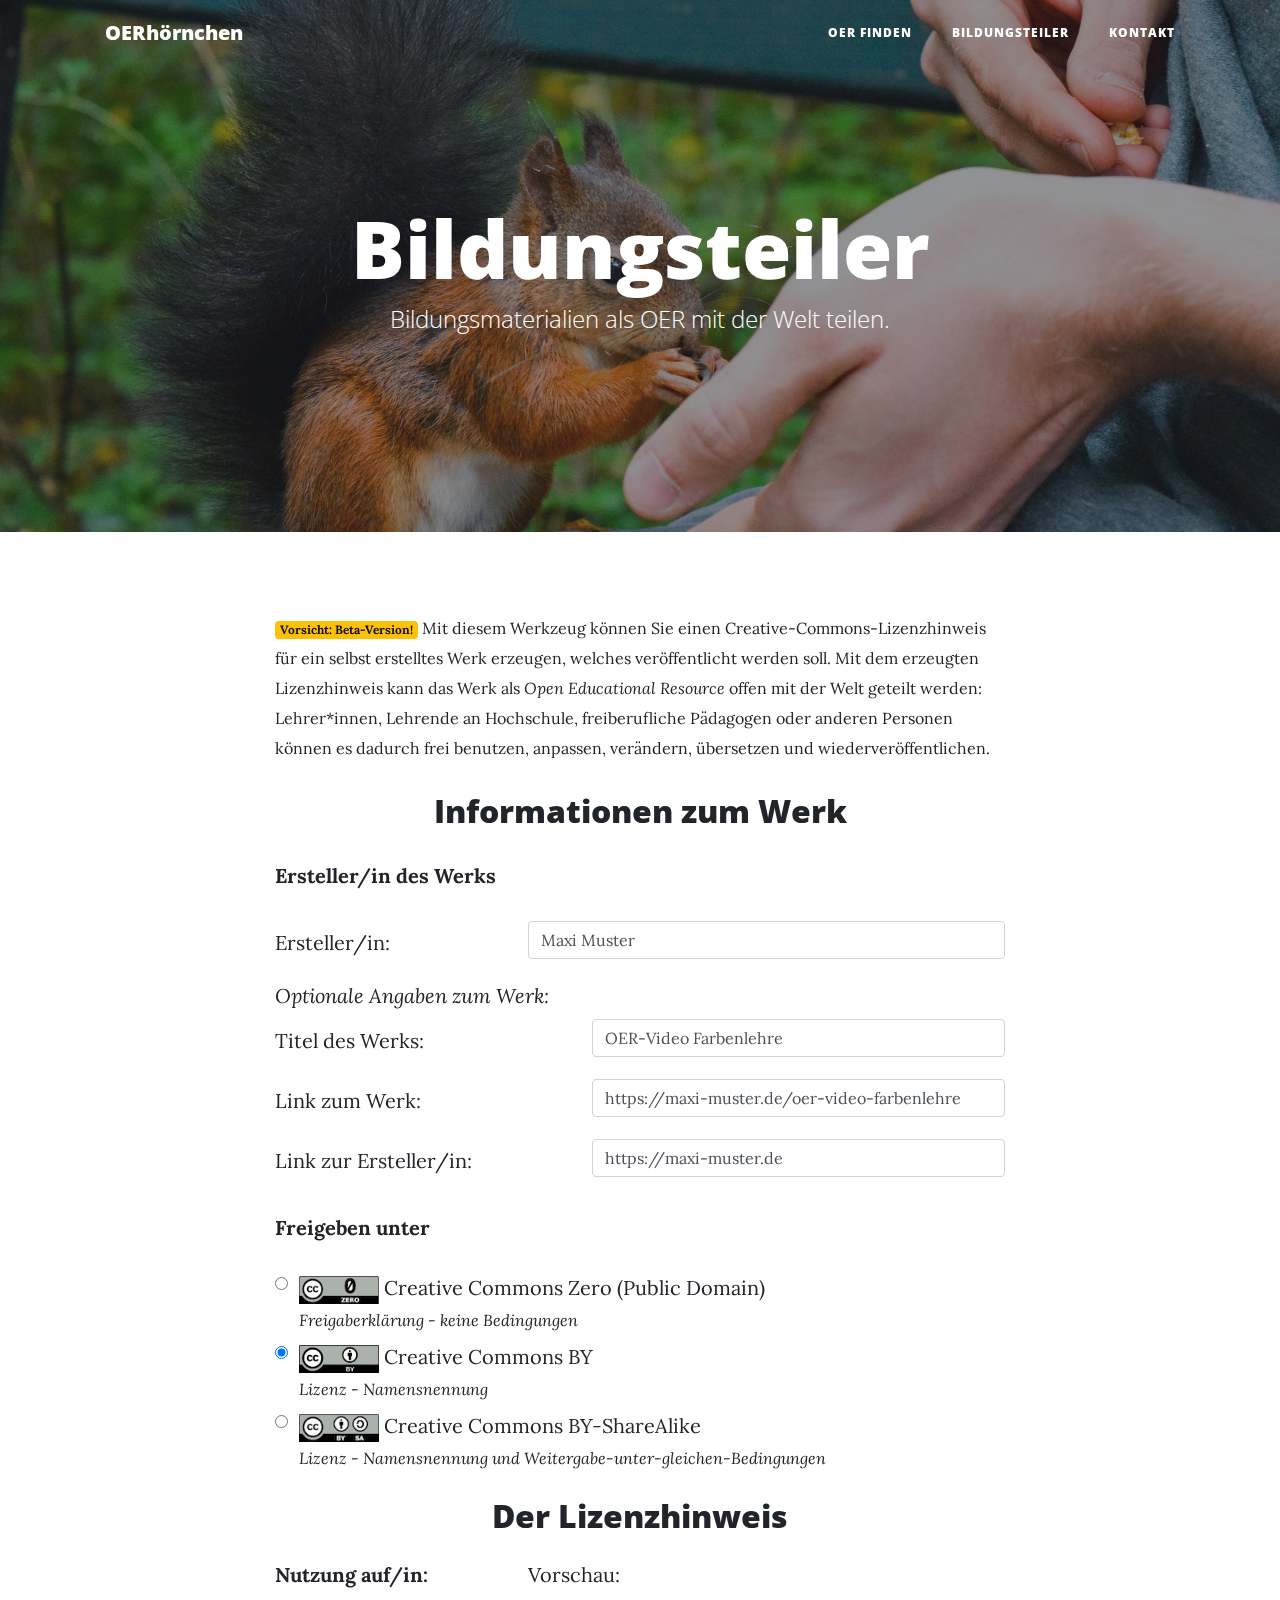
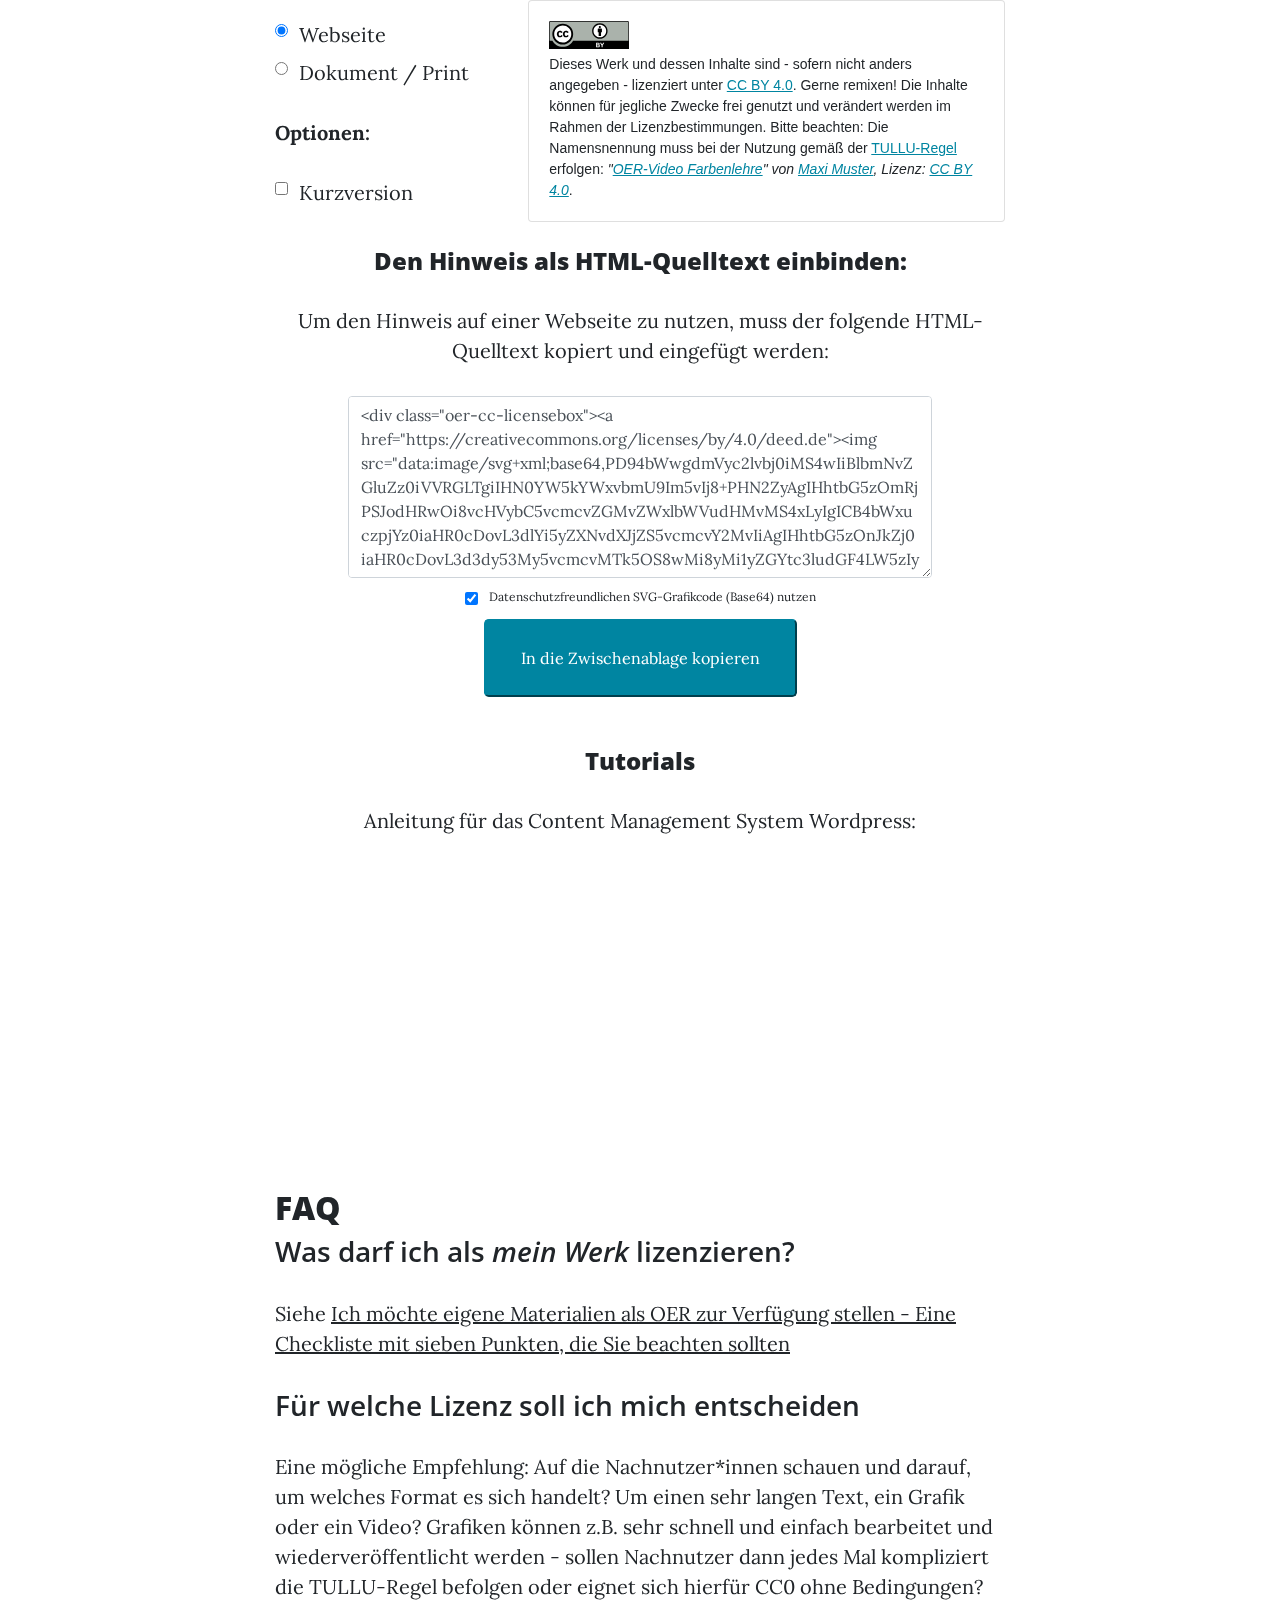
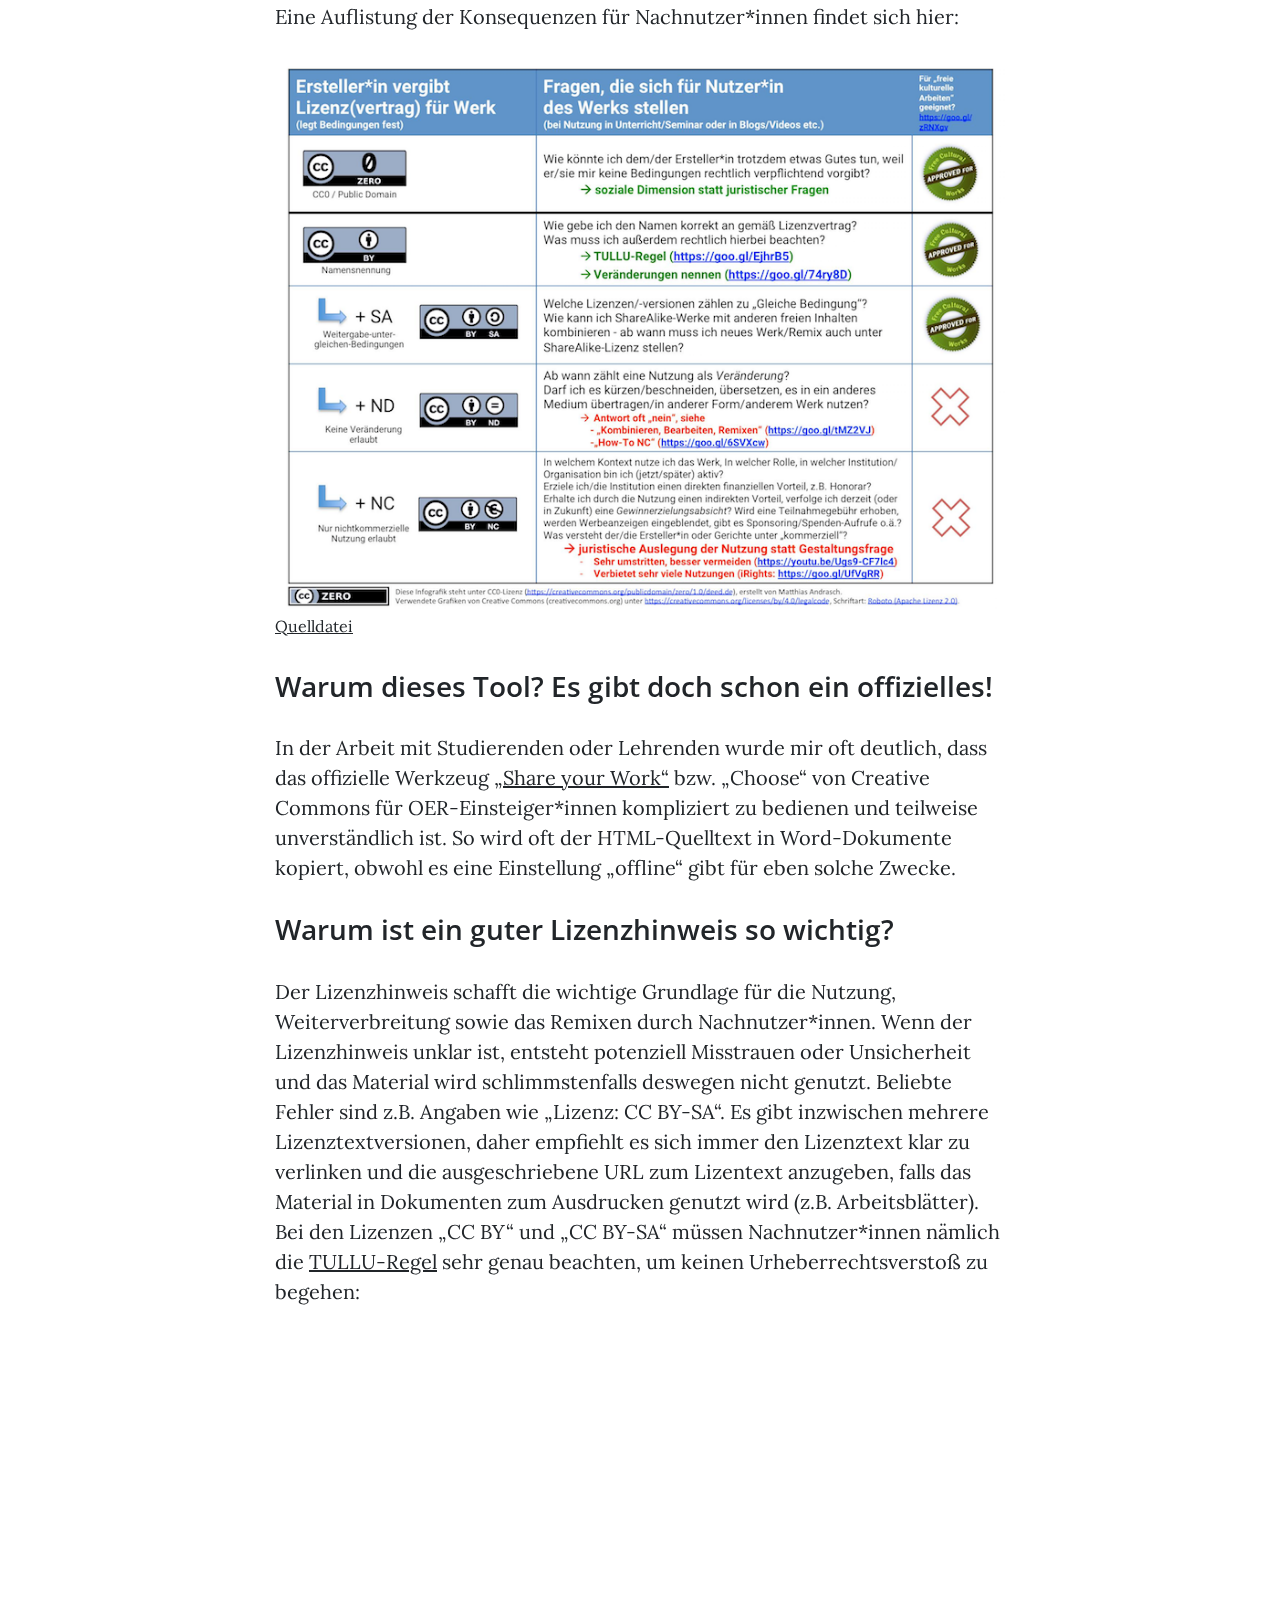
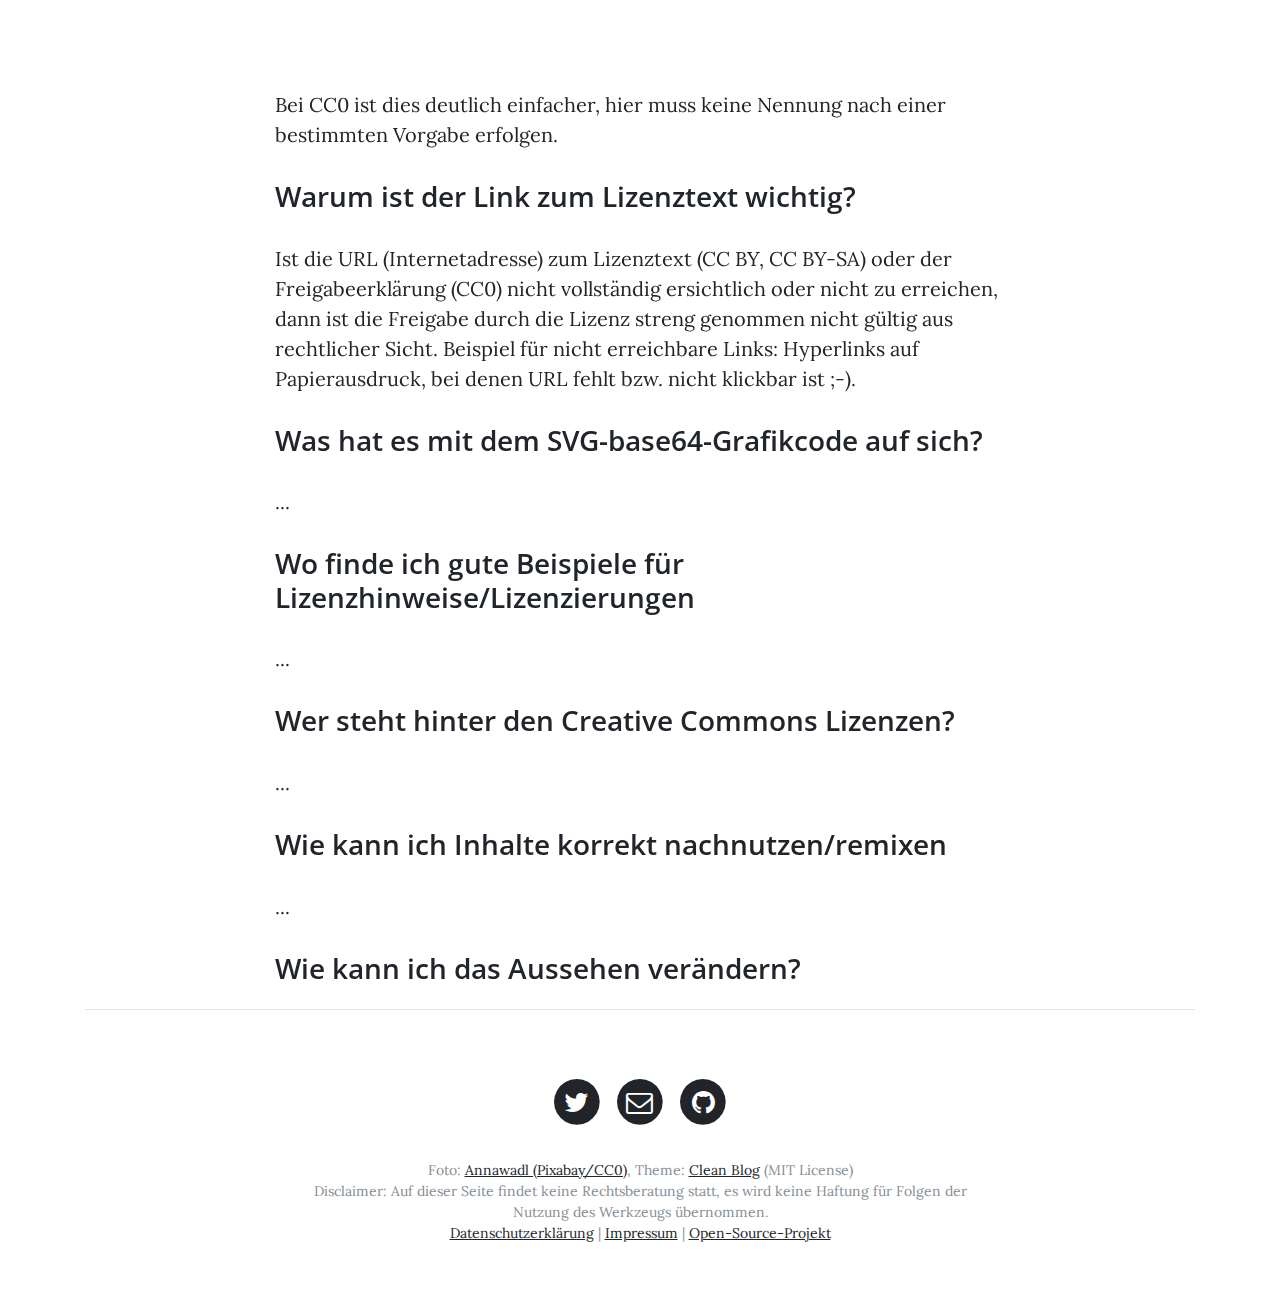
==== commit 708bebdc: "wording improvement" ====
--- a/bildungsteiler/index.html
+++ b/bildungsteiler/index.html
@@ -118,7 +118,7 @@
     <div class="container">
         <div class="row">
             <div class="col-lg-8 col-md-10 mx-auto">
-                <p><small><span class="badge badge-warning">Vorsicht: Beta-Version!</span> Mit diesem Werkzeug können Sie einen Creative-Commons-Lizenzhinweis für selbst erstellte Inhalte erzeugen, welche veröffentlicht werden sollen. Mit dem Lizenzhinweis können die Inhalte als <i>Open Educational Resource</i> offen mit der Welt geteilt werden. Lehrer*innen, Lehrende an Hochschule, freiberufliche Pädagogen oder anderen Personen können die Inhalte dadurch frei benutzen, anpassen, verändern, übersetzen und wiederveröffentlichen.</small></p>
+                <p><small><span class="badge badge-warning">Vorsicht: Beta-Version!</span> Mit diesem Werkzeug können Sie einen Creative-Commons-Lizenzhinweis für ein selbst erstelltes Werk erzeugen, welches veröffentlicht werden soll. Mit dem erzeugten Lizenzhinweis kann das Werk als <i>Open Educational Resource</i> offen mit der Welt geteilt werden: Lehrer*innen, Lehrende an Hochschule, freiberufliche Pädagogen oder anderen Personen können es dadurch frei benutzen, anpassen, verändern, übersetzen und wiederveröffentlichen.</small></p>
                 <form id="formWorkInformation">
                     <h2 style="text-align:center;">Informationen zum Werk</h2>
                     <p><b>Ersteller/in des Werks</b></p>
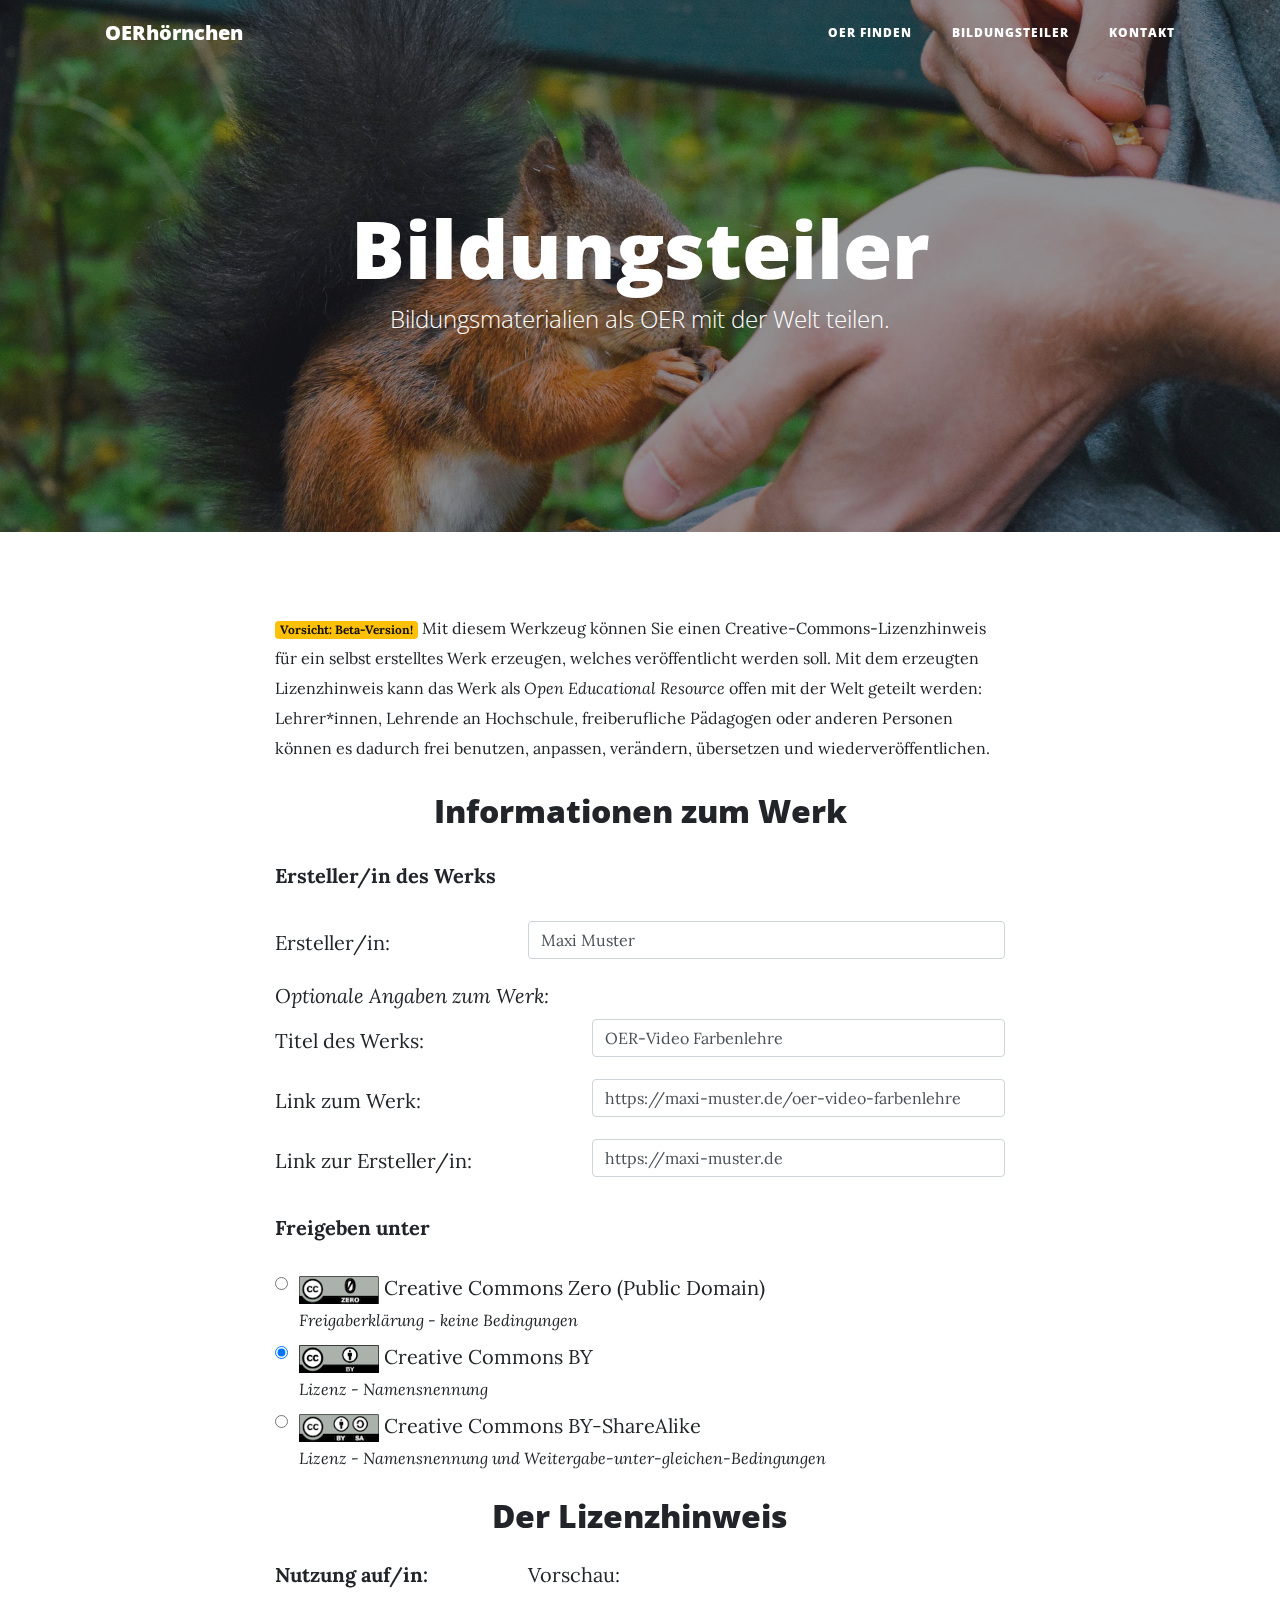
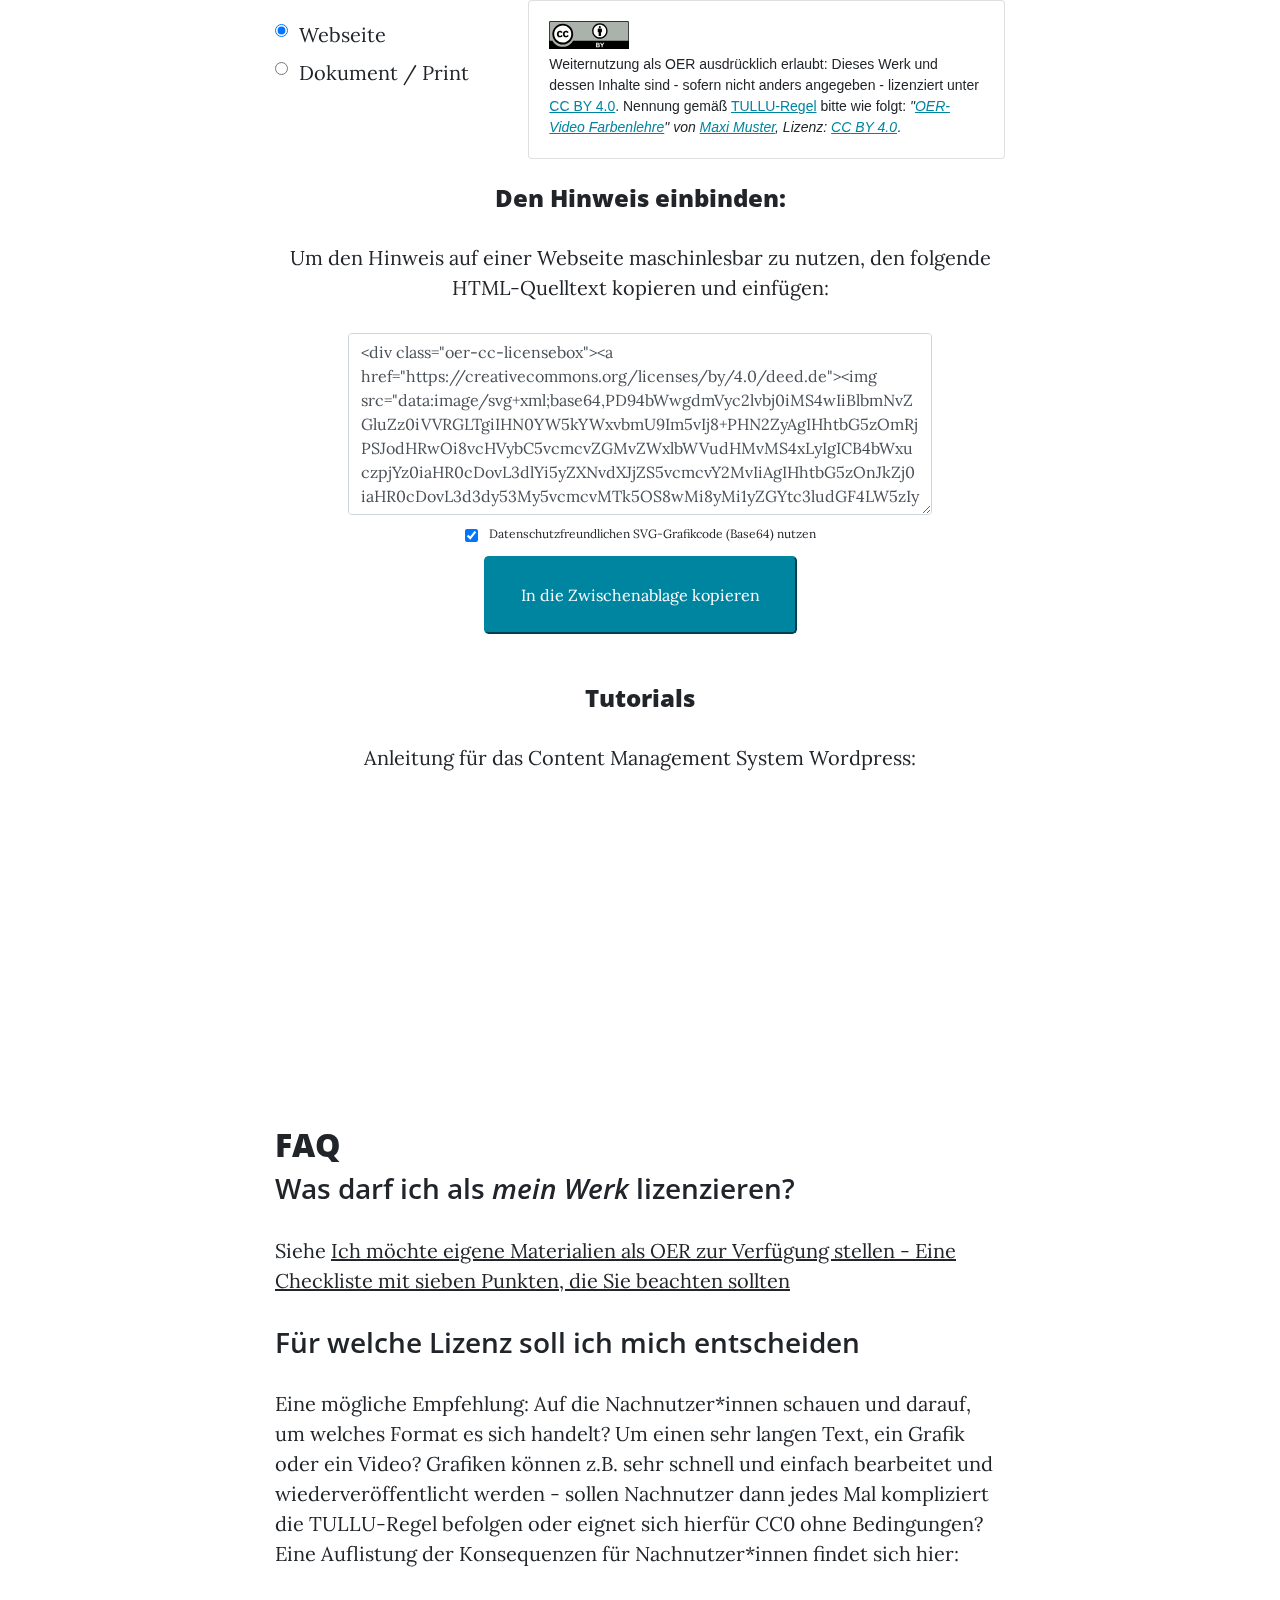
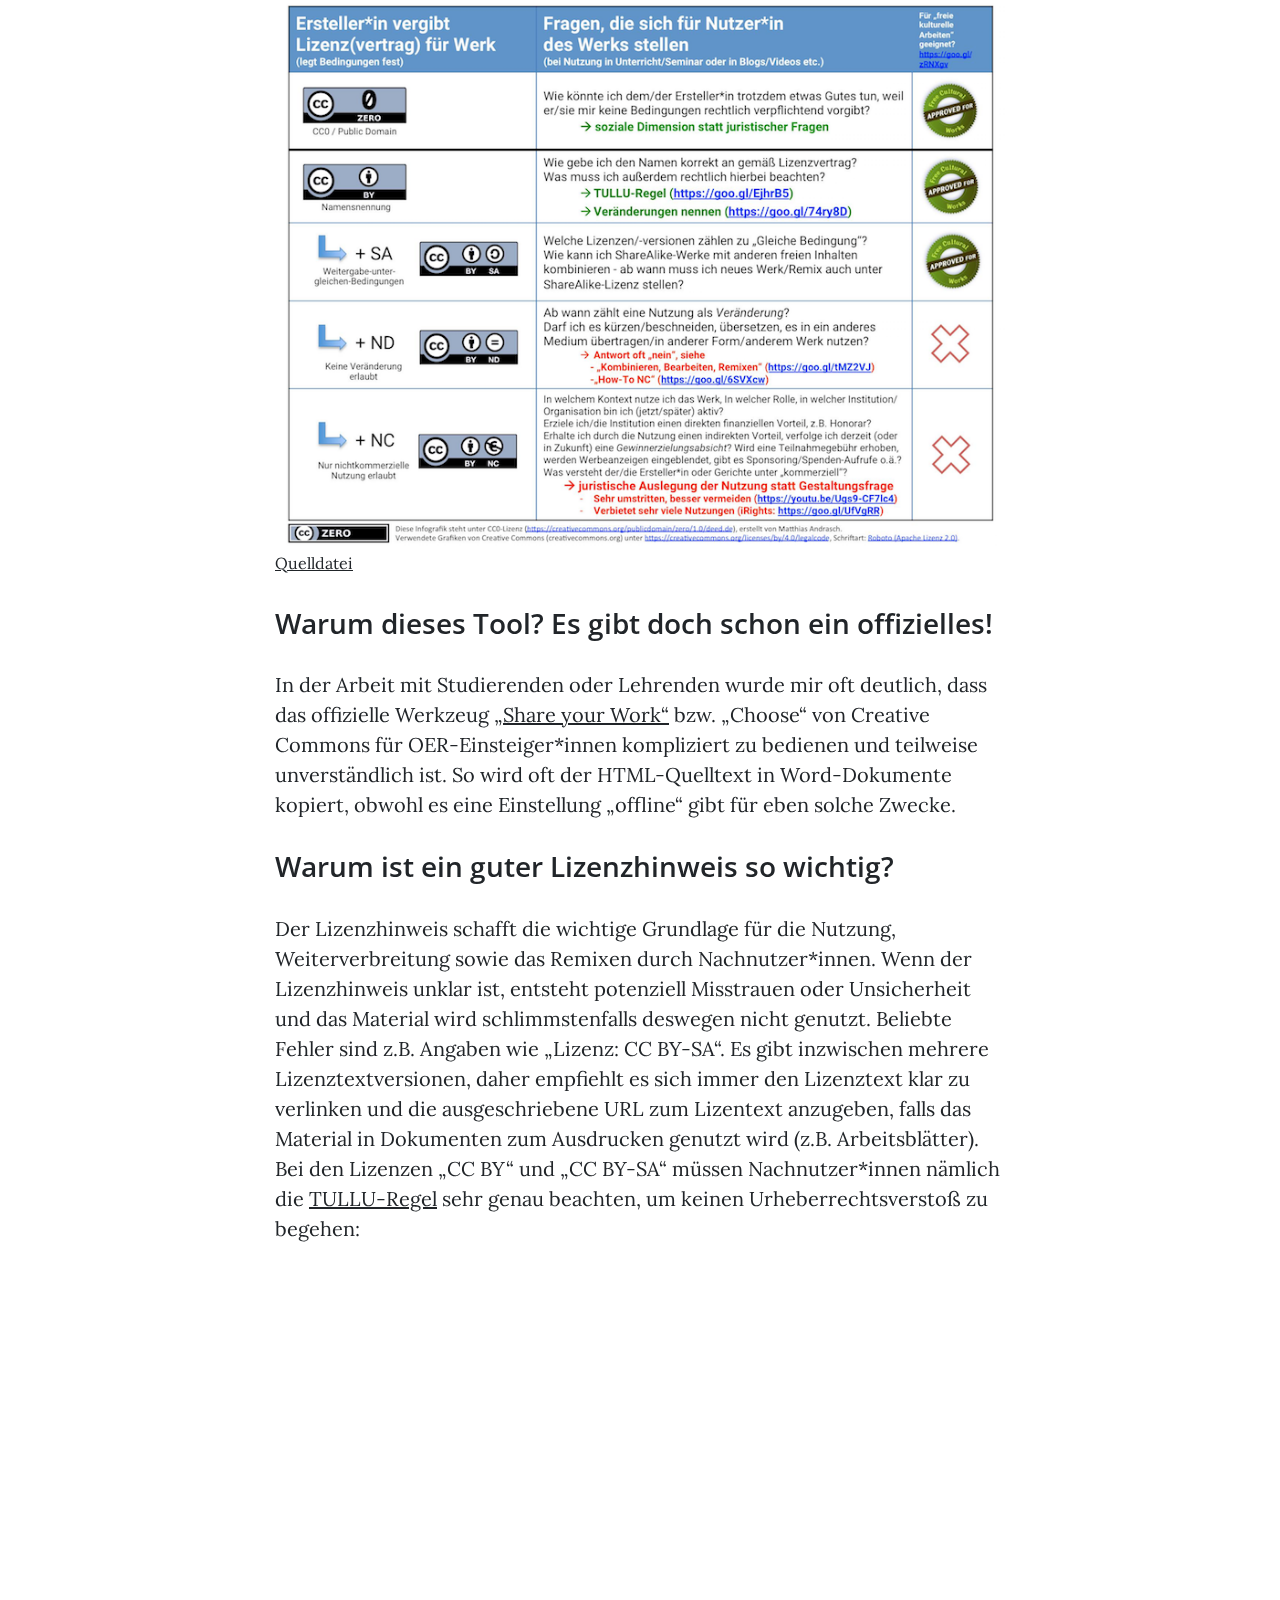
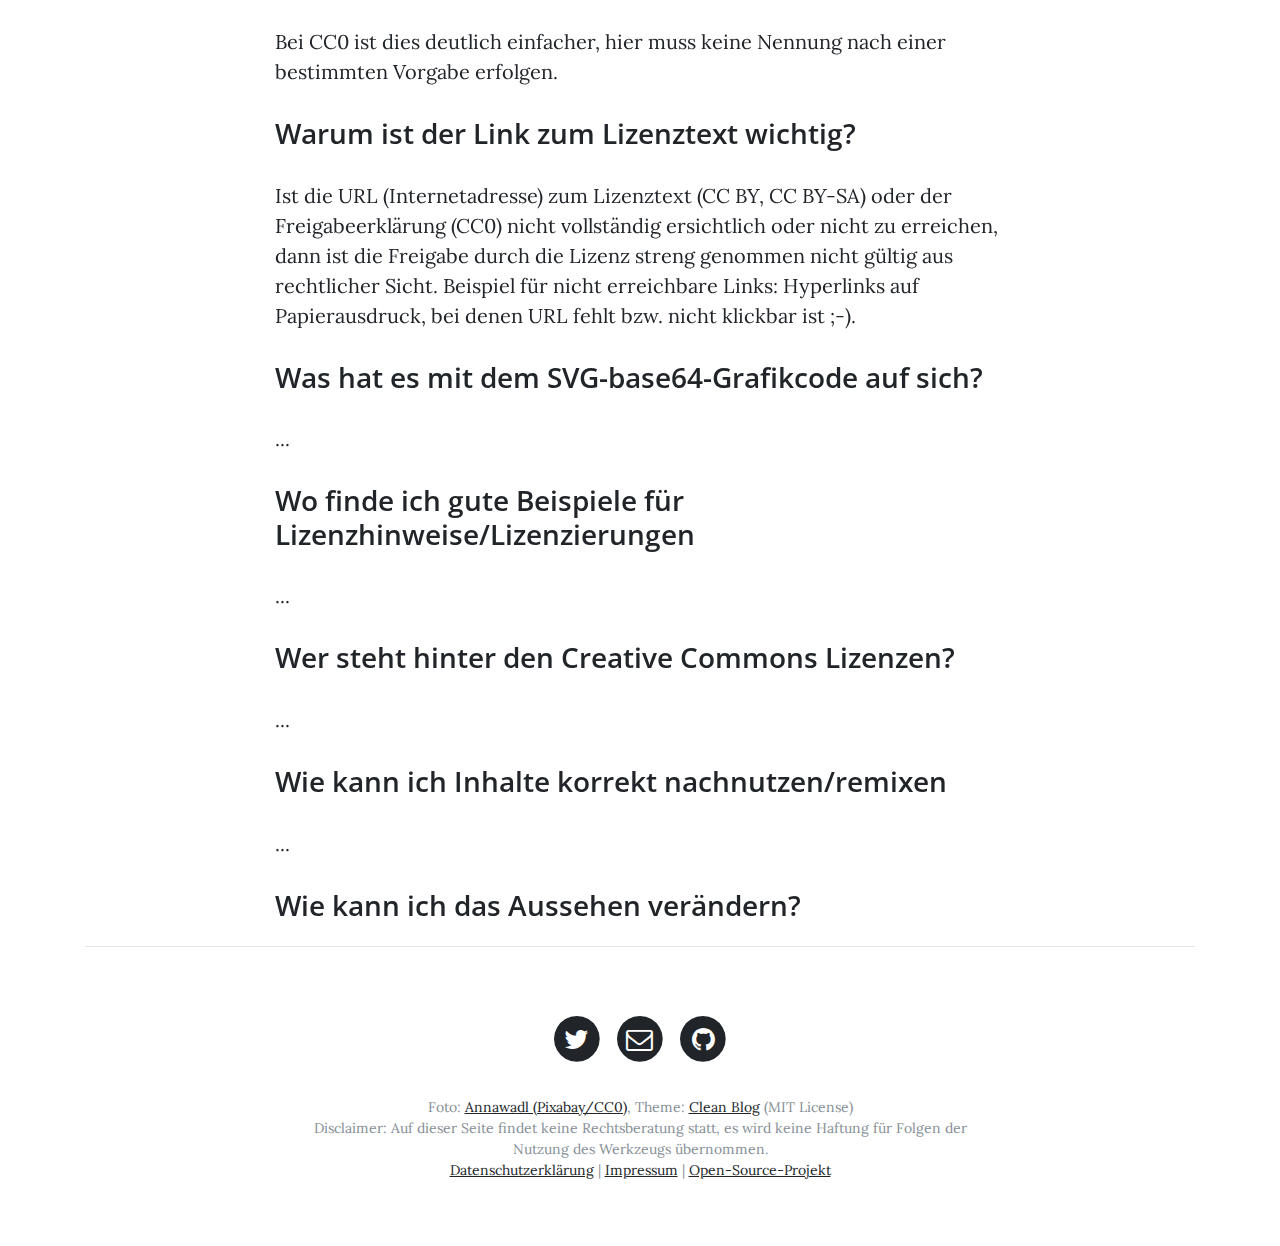
==== commit f3bff35a: "add RDFa support, remov short/long version" ====
--- a/bildungsteiler/index.html
+++ b/bildungsteiler/index.html
@@ -7,7 +7,7 @@
     <meta name="description" content="Bildungsmaterialien als OER mit der Welt teilen: Online-Tool, um Creative Commons Lizenzhinweise zu erstellen.">
     <meta name="author" content="">
     <meta property="og:image" content="https://programmieraffe.github.io/oer-hoernchen/bildungsteiler/img/squirrel-2781394_1920_pixabay_annawaldl.jpg" />
-    <title>Bildungsteiler (BETA) - OERhörnchen</title>
+    <title>OERhörnchen Bildungsteiler (BETA)</title>
     <!-- Bootstrap core CSS -->
     <link href="vendor/bootstrap/css/bootstrap.min.css" rel="stylesheet">
     <!-- Custom fonts for this template -->
@@ -189,13 +189,13 @@
                             <label class="form-check-label" for="selectUsageTypeDocument">Dokument / Print
                             </label>
                         </div>
-                        <p><b>Optionen:</b></p>
+                        <!-- <p><b>Optionen:</b></p>
                         <div class="form-check">
-                            <input class="form-check-input" type="checkbox" value="1" id="usageSettingShortVersion">
-                            <label class="form-check-label" for="usageSettingShortVersion">
-                                Kurzversion
+                            <input class="form-check-input" type="checkbox" value="1" id="usageSettingLongVersion">
+                            <label class="form-check-label" for="usageSettingLongVersion">
+                                Langversion
                             </label>
-                        </div>
+                        </div>-->
                     </div>
                     <div class="col-sm-8">Vorschau:
                         <div class="card" style="margin-top:10px;">
@@ -207,8 +207,8 @@
                 </div>
                 <div id="usageInstructions" style="margin-top:25px;">
                     <div class="usageInstructionsWebsite" style="display:none;">
-                        <h4 style="text-align:center;">Den Hinweis als HTML-Quelltext einbinden:</h4>
-                        <p class="text-center">Um den Hinweis auf einer Webseite zu nutzen, muss der folgende HTML-Quelltext kopiert und eingefügt werden:</p>
+                        <h4 style="text-align:center;">Den Hinweis einbinden:</h4>
+                        <p class="text-center">Um den Hinweis auf einer Webseite maschinlesbar zu nutzen, den folgende HTML-Quelltext kopieren und einfügen:</p>
                         <div class="text-center">
                             <div class="form-group mx-auto" style="max-width:80%;">
                                 <textarea class="form-control" id="textareaHtml5LicenseCode" rows="7">
@@ -232,7 +232,7 @@
                         <div class="text-center">
                             <p>Der generierte Text kann aus der Vorschau oben in ein Dokument kopiert werden: </p>
                             <button class="btn-copy btn-primary btn-lg" id="copyHtml5" style="margin-top:5px;" data-clipboard-target="#previewHtml5License">In die Zwischenablage kopieren</button>
-                            <p><small><i>Wichtig: Der Link zum Lizenztext sollte immer vollständig ersichtlich sein, um Missverständnissen vorzubeugen.</i></small></p>
+                            <p><small><i>Wichtig: Der Link zum Lizenztext sollte immer vollständig ersichtlich sein, um Missverständnissen vorzubeugen und rechtliche Verbindlichkeit sicherzustellen.</i></small></p>
                             <h4 style="text-align:center;margin-top:50px;">Tutorials</h4>
                             <p>Anleitung für Microsoft Word:
                                 <br>
@@ -388,7 +388,7 @@
                 });
 
                 // change settings
-                $("#usageSettingShortVersion, #usageSettingSvgBase64").on('change', function(e) {
+                $("#usageSettingLongVersion, #usageSettingSvgBase64").on('change', function(e) {
                     console.log('checkbox change', this);
                     startGeneration();
                 });
@@ -428,7 +428,7 @@
             console.log('execute generation', $("input[name='selectUsageType']:checked"));
 
             // get values
-            var creator = $("#inputCreator").val();
+            var creator = $("#inputCreator").val(); 
             var license = $("input[name='selectLicense']:checked").val();
             var licenseTitle = getLicenseName(license); // get license title, e.g. "CC BY 4.0"
             var creatorLink = $("#inputCreatorLink").val(); //optional
@@ -437,53 +437,77 @@
 
             // settings
             var usageType = $("input[name='selectUsageType']:checked").val();
-            var usageSettingShortVersion = Boolean($("#usageSettingShortVersion").is(':checked'));
+            var usageSettingLongVersion = Boolean($("#usageSettingLongVersion").is(':checked'));
             var usageSettingSvgBase64 = Boolean($("#usageSettingSvgBase64").is(':checked'));
 
+
             // GENERATE LICENSE INFORMATION
 
             // generate author text (with link to url if given from user), for every license type same procedure
-            var creatorTemplate = '$1';
+            // creator of work (must be given)
+            // 2DO: is it possible to license something anonymously?
+            var creatorHtml = '<span xmlns:cc="http://creativecommons.org/ns#" property="cc:attributionName">';
+            // add link to creators homepage/profile if given
             if (creatorLink !== '') {
-                creatorTemplate = '<a href="' + creatorLink + '" target="_blank">' + creator + '</a>';
-            }
-            var creatorHtml = $.i18n(creatorTemplate, creator, creatorLink);
+                creatorHtml += '<a href="' + creatorLink + '" target="_blank">';
+            }
+            creatorHtml += creator;
+            if(creatorLink !== ''){
+                creatorHtml += '</a>';
+            }
+            creatorHtml += '</span>';
+
 
             // include title of work if given by user (not necessary in 4.0)
-            console.log('workTitle', workTitle, Boolean(workTitle !== ''));
-            var workTitleTemplate = ' ';
+            //console.log('workTitle', workTitle, Boolean(workTitle !== ''));
+            var workTitleHtml = ' ';
             if (workTitle !== '') {
-                workTitleTemplate = '"' + workTitle + '" ' + $.i18n("by") + ' ';
+                workTitleHtml = '<span xmlns:dct="http://purl.org/dc/terms/" property="dct:title">"';
                 if (workLink !== '') {
-                    workTitleTemplate = '"<a href="' + workLink + '" target="_blank">' + workTitle + '</a>" ' + $.i18n("by") + ' '; // 2DO: jquery val --> work title must be there if link is there
+                    workTitleHtml += '<a href="' + workLink + '" target="_blank" xmlns:cc="http://creativecommons.org/ns#" rel="cc:attributionURL">';
                 }
-            }
-            var workTitleHtml = $.i18n(workTitleTemplate, workTitle, workLink);
+
+                workTitleHtml += workTitle;
+                
+                if(workLink !== ''){
+                    workTitleHtml += '</a>';
+                }
+                workTitleHtml += '"</span>';
+                // append translated by word
+                workTitleHtml += ' ' + $.i18n("by") + ' ';
+            }
+
+            // 2DO: find better way (remove attributes afterwards?)
 
             // figure out the differences regarding the different licenses
             var licenseLink, licenseSvg, htmlLicenseInfo, htmlLicenseSuggestion, htmlLinkToLicenseUrl;
 
-            // use short version?
-            var useShortVersion = usageSettingShortVersion ? '-short' : '';
+            // small helper - use short version?
+            var useShortVersion = usageSettingLongVersion ? '' : '-short';
+            console.log('use short version',useShortVersion);
             var usageSettingsRemoveHtml = false; // 2DO: implement later?
 
+            // 2DO: use functions for this
             switch (license) {
                 case 'cc0':
                     licenseLink = 'https://creativecommons.org/publicdomain/zero/1.0/deed.de';
                     licenseSvg = CC0_SVG_BASE64;
                     licensePng = '//i.creativecommons.org/p/zero/1.0/88x31.png';
-                    htmlLicenseInfo = $.i18n('license-infotext-cc0' + useShortVersion, licenseLink, licenseTitle);
-                    htmlLicenseSuggestion = $.i18n('license-suggestion-cc0' + useShortVersion) + '<i>' + workTitleHtml + ' ' + creatorHtml + ', ' + $.i18n("released-as") + ': <a href="' + licenseLink + '" target="_blank">' + licenseTitle + '</a></i>. ';
+                    // the important link - machine readable
+                    licenseLinkHtml = '<a href="'+licenseLink+'" rel="license" target="_blank">'+licenseTitle+'</a>';
+                    htmlLicenseInfo = $.i18n('license-infotext-cc0' + useShortVersion, licenseLinkHtml);
+                    htmlLicenseSuggestion = $.i18n('license-suggestion-cc0' + useShortVersion) + '<i>' + workTitleHtml + creatorHtml + ', ' + $.i18n("released-as") + ': <a href="' + licenseLink + '" target="_blank">' + licenseTitle + '</a></i>. ';
                     htmlLinkToLicenseUrl = $.i18n("link-to-waver");
                     break;
-
                 case 'ccby':
                     licenseLink = 'https://creativecommons.org/licenses/by/4.0/deed.de';
                     licenseSvg = CC_BY_SVG_BASE64;
                     licensePng = '//i.creativecommons.org/l/by/4.0/88x31.png';
-                    htmlLicenseInfo = $.i18n('license-infotext-ccby-ccbysa' + useShortVersion, licenseLink, licenseTitle);
+                    // the important link - machine readable
+                    licenseLinkHtml = '<a href="'+licenseLink+'" rel="license" target="_blank">'+licenseTitle+'</a>';
+                    htmlLicenseInfo = $.i18n('license-infotext-ccby-ccbysa' + useShortVersion, licenseLinkHtml);
                     htmlLicenseSuggestion = $.i18n("license-suggestion-ccby" + useShortVersion) +
-                        '<i>' + workTitleHtml + ' ' + creatorHtml + ', ' + $.i18n("License") + ': <a href="' + licenseLink + '" target="_blank">' + licenseTitle + '</a></i>. ';
+                        '<i>' + workTitleHtml + creatorHtml + ', ' + $.i18n("License") + ': <a href="' + licenseLink + '" target="_blank">' + licenseTitle + '</a></i>. ';
                     htmlLinkToLicenseUrl = $.i18n("link-to-license");
                     break;
 
@@ -491,14 +515,17 @@
                     licenseSvg = CC_BY_SA_SVG_BASE64;
                     licensePng = '//i.creativecommons.org/l/by-sa/4.0/88x31.png';
                     licenseLink = 'https://creativecommons.org/licenses/by-sa/4.0/deed.de';
-                    htmlLicenseInfo = $.i18n('license-infotext-ccby-ccbysa' + useShortVersion, licenseLink, licenseTitle);
+                    // the important link - machine readable
+                    licenseLinkHtml = '<a href="'+licenseLink+'" rel="license" target="_blank">'+licenseTitle+'</a>';
+                    htmlLicenseInfo = $.i18n('license-infotext-ccby-ccbysa' + useShortVersion, licenseLinkHtml);
                     htmlLicenseSuggestion = $.i18n("license-suggestion-ccby" + useShortVersion) +
-                        '<i>' + workTitleHtml + ' ' + creatorHtml + ', ' + $.i18n("License") + ': <a href="' + licenseLink + '" target="_blank">' + licenseTitle + '</a></i>. ';
+                        '<i>' + workTitleHtml + creatorHtml + ', ' + $.i18n("License") + ': <a href="' + licenseLink + '" target="_blank">' + licenseTitle + '</a></i>. ';
                     // add additional sharealike information
                     htmlLicenseSuggestion += $.i18n('license-suggestion-ccbysa' + useShortVersion);
                     htmlLinkToLicenseUrl = $.i18n("link-to-license");
                     break;
             }
+
 
             // GENERATION
             // generate html code based on templates
@@ -510,9 +537,9 @@
             html += " " + htmlLicenseSuggestion;
             // add license link if page is printed
             if (usageType === 'document') {
-                html += '<br>' + htmlLinkToLicenseUrl + '<a href="' + licenseLink + '">' + licenseLink + '</a> ';
+                html += '<br><br>' + htmlLinkToLicenseUrl + '<a href="' + licenseLink + '">' + licenseLink + '</a> ';
                 if (workLink !== '') {
-                    html += '<br>' + $.i18n('work-is-online-available-at') + '<a href="' + workLink + '">' + workLink + '</a>';
+                    html += '<br>' + $.i18n('work-is-online-available-at') + '<br><a href="' + workLink + '">' + workLink + '</a>';
                 }
             }
             html += '</div>';
@@ -551,8 +578,10 @@
                     return "CC BY-SA 4.0";
                     break;
             }
-
         }
+
+
+
         </script>
 </body>
 
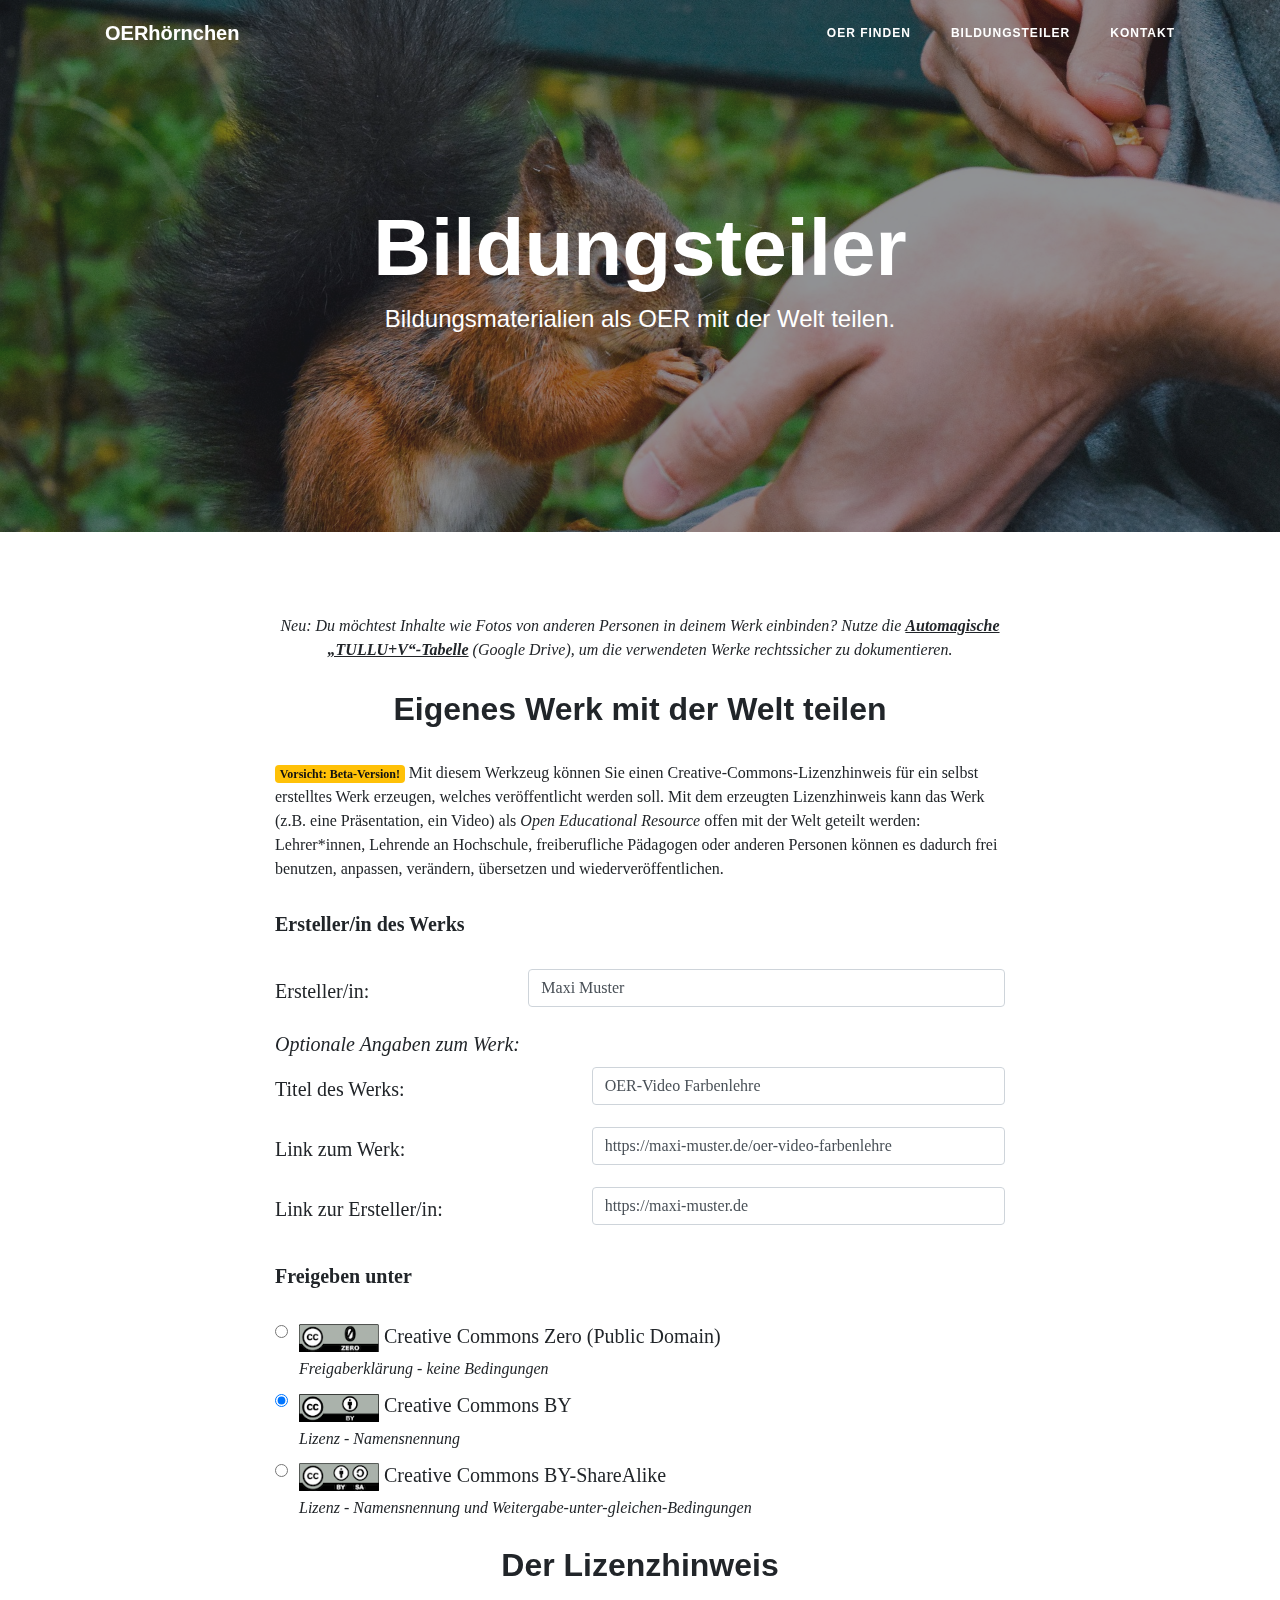
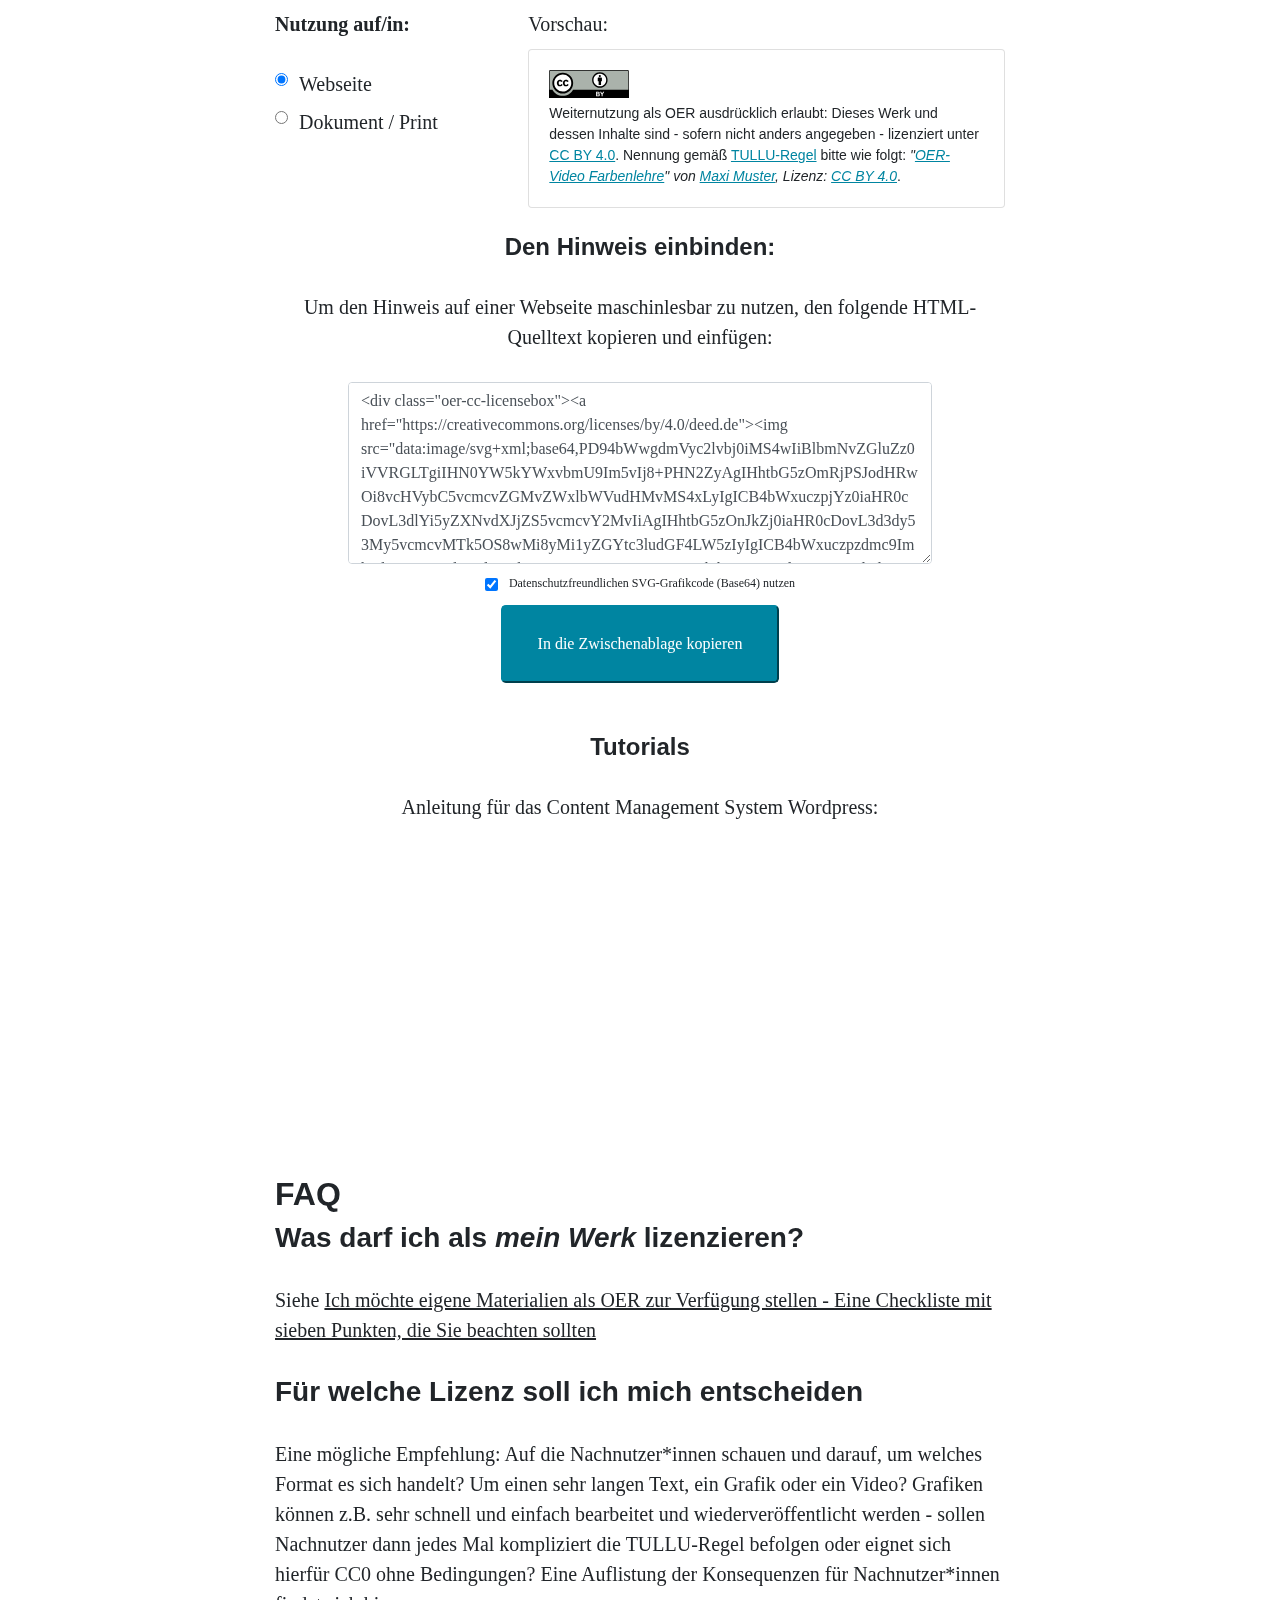
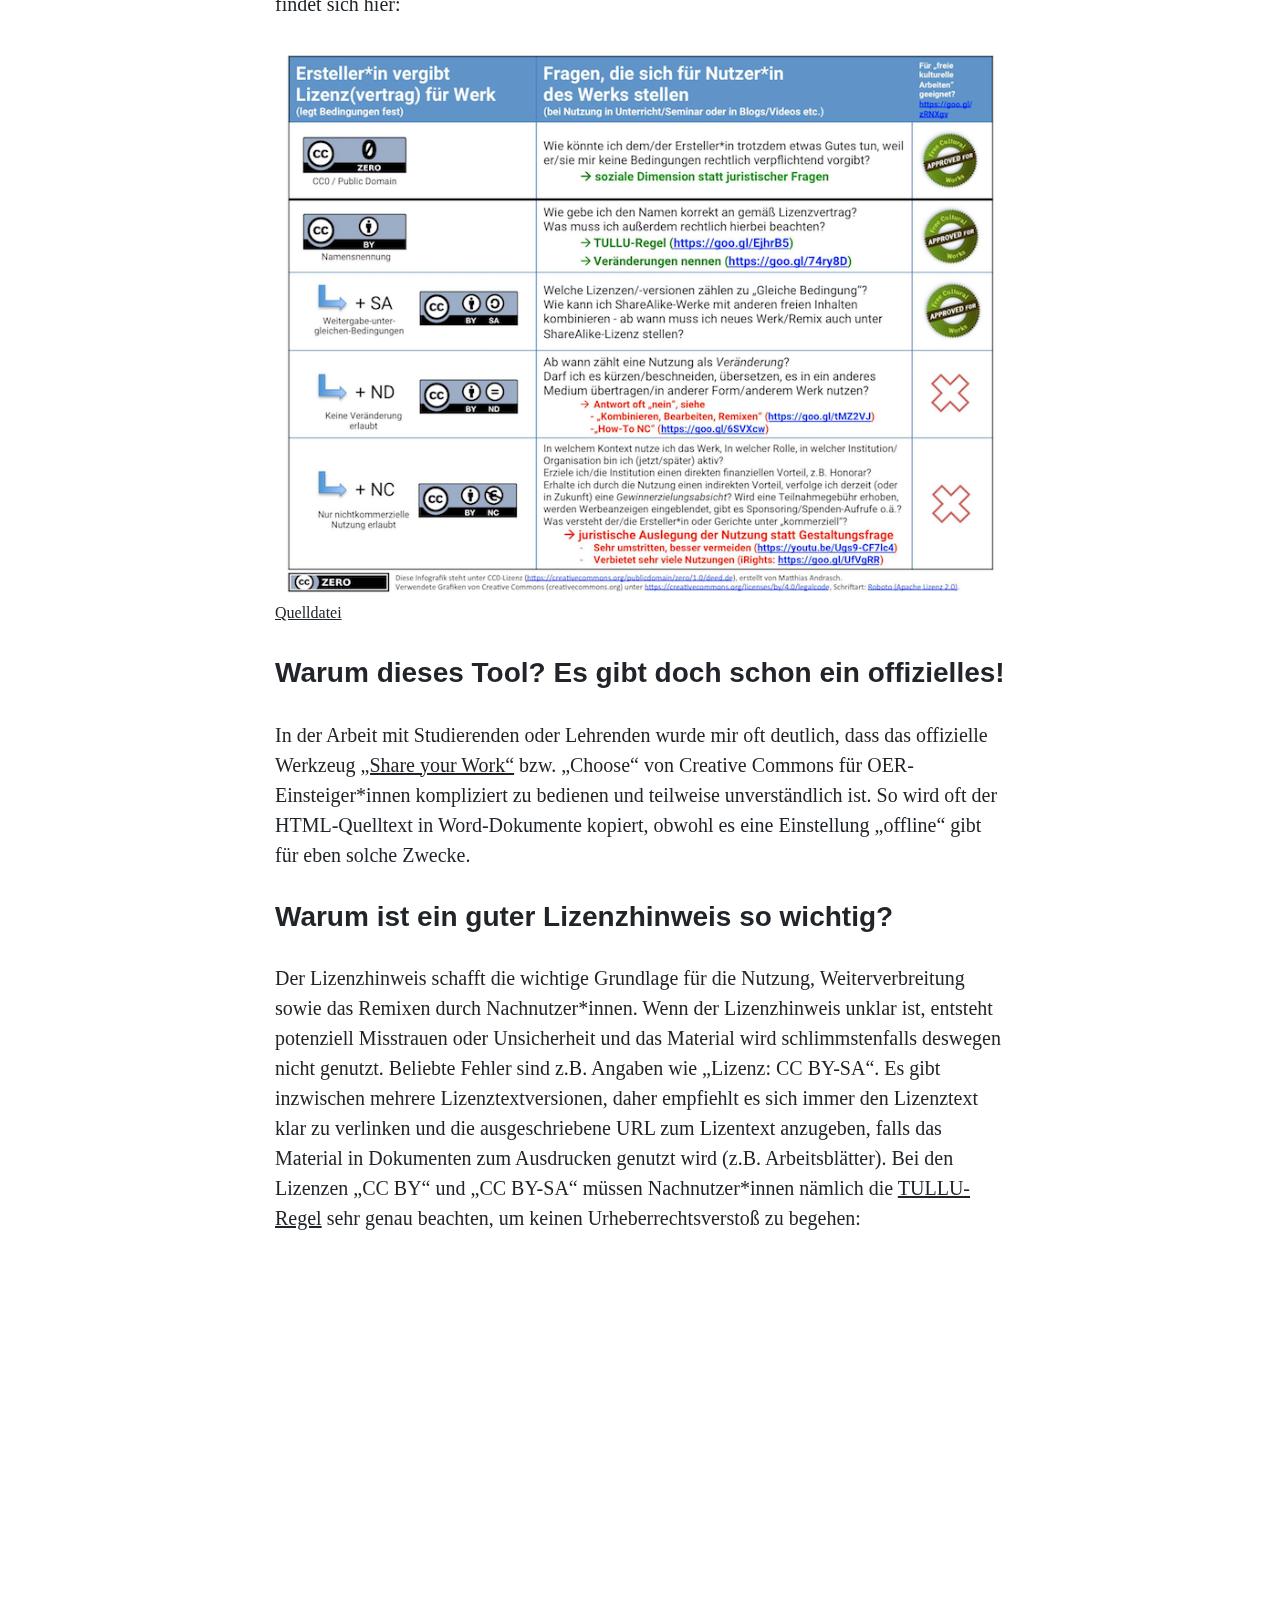
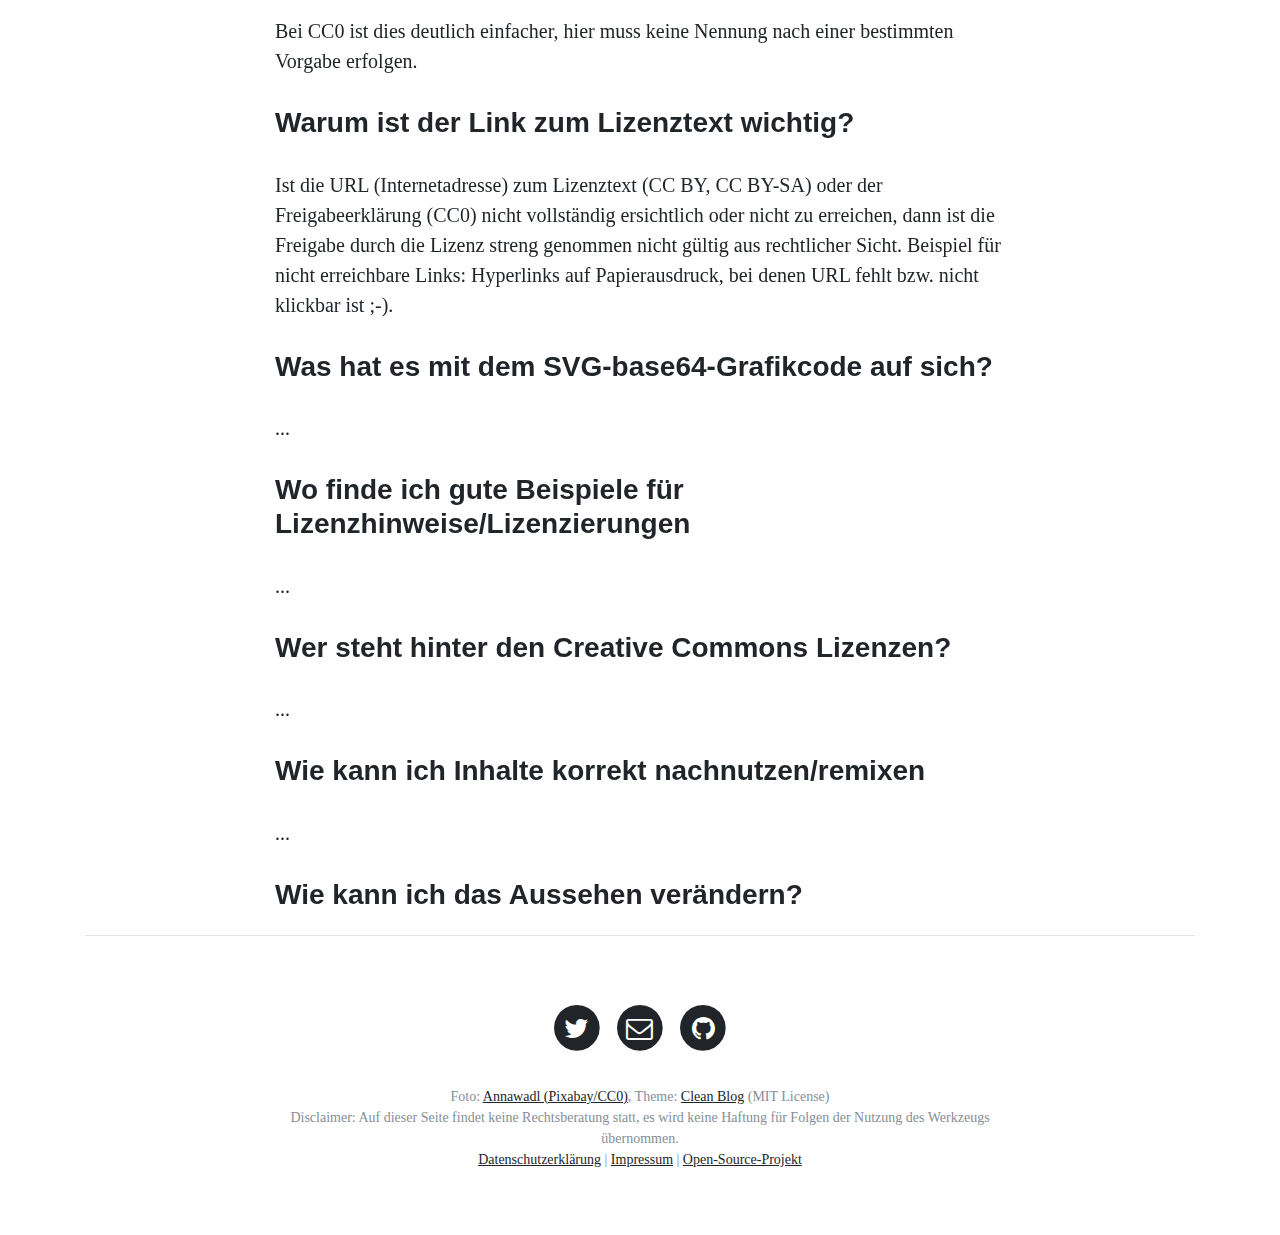
==== commit b7c9c837: "GDPR-update" ====
--- a/bildungsteiler/index.html
+++ b/bildungsteiler/index.html
@@ -12,8 +12,8 @@
     <link href="vendor/bootstrap/css/bootstrap.min.css" rel="stylesheet">
     <!-- Custom fonts for this template -->
     <link href="vendor/font-awesome/css/font-awesome.min.css" rel="stylesheet" type="text/css">
-    <link href='https://fonts.googleapis.com/css?family=Lora:400,700,400italic,700italic' rel='stylesheet' type='text/css'>
-    <link href='https://fonts.googleapis.com/css?family=Open+Sans:300italic,400italic,600italic,700italic,800italic,400,300,600,700,800' rel='stylesheet' type='text/css'>
+    <!-- <link href='https://fonts.googleapis.com/css?family=Lora:400,700,400italic,700italic' rel='stylesheet' type='text/css'>-->
+    <!--<link href='https://fonts.googleapis.com/css?family=Open+Sans:300italic,400italic,600italic,700italic,800italic,400,300,600,700,800' rel='stylesheet' type='text/css'>-->
     <!-- Custom styles for this template -->
     <link href="css/clean-blog.min.css" rel="stylesheet" />
     <style type="text/css">
@@ -54,8 +54,12 @@
     <!-- ################### GITHUB FORKERS: PLEASE REMOVE THIS ##################### -->
     <!-- PIWIK TRACKING CODE (forked domains will not be tracked, but you should remove this) -->
     <script type="text/javascript">
-    var _paq = _paq || [];
+
+    /* Disabled */
+
     /* tracker methods like "setCustomDimension" should be called before "trackPageView" */
+    
+    /*var _paq = _paq || [];
     _paq.push(["setDomains", ["*.programmieraffe.github.io/oer-hoernchen", "*.oer-hoernchen.de", "*.oerhoernchen.de"]]);
     _paq.push(['trackPageView']);
     _paq.push(['enableLinkTracking']);
@@ -71,7 +75,7 @@
         g.defer = true;
         g.src = u + 'piwik.js';
         s.parentNode.insertBefore(g, s);
-    })();
+    })();*/
     </script>
     <!-- EO PIWIK TRACKER-->
 </head>
@@ -94,7 +98,7 @@
                         <a class="nav-link" href="index.html">Bildungsteiler</a>
                     </li>
                     <li class="nav-item">
-                        <a class="nav-link" href="https://matthias-andrasch.de/kontakt/">Kontakt</a>
+                        <a class="nav-link" href="mailto:info@matthias-andrasch.de">Kontakt</a>
                     </li>
                 </ul>
             </div>
@@ -118,9 +122,12 @@
     <div class="container">
         <div class="row">
             <div class="col-lg-8 col-md-10 mx-auto">
-                <p><small><span class="badge badge-warning">Vorsicht: Beta-Version!</span> Mit diesem Werkzeug können Sie einen Creative-Commons-Lizenzhinweis für ein selbst erstelltes Werk erzeugen, welches veröffentlicht werden soll. Mit dem erzeugten Lizenzhinweis kann das Werk als <i>Open Educational Resource</i> offen mit der Welt geteilt werden: Lehrer*innen, Lehrende an Hochschule, freiberufliche Pädagogen oder anderen Personen können es dadurch frei benutzen, anpassen, verändern, übersetzen und wiederveröffentlichen.</small></p>
+                 <p style="line-height:1.2" class="text-center"><small><i>Neu: Du möchtest Inhalte wie Fotos von anderen Personen in deinem Werk einbinden? Nutze die <b><a href="http://kurzelinks.de/x7ir" target="_blank">Automagische „TULLU+V“-Tabelle</a></b> (Google Drive), um die verwendeten Werke rechtssicher zu dokumentieren.</i></small></p> 
+
+
                 <form id="formWorkInformation">
-                    <h2 style="text-align:center;">Informationen zum Werk</h2>
+                    <h2 style="text-align:center;">Eigenes Werk mit der Welt teilen</h2>
+                     <p style="line-height:1.2"><small><span class="badge badge-warning">Vorsicht: Beta-Version!</span> Mit diesem Werkzeug können Sie einen Creative-Commons-Lizenzhinweis für ein selbst erstelltes Werk erzeugen, welches veröffentlicht werden soll. Mit dem erzeugten Lizenzhinweis kann das Werk (z.B. eine Präsentation, ein Video) als <i>Open Educational Resource</i> offen mit der Welt geteilt werden: Lehrer*innen, Lehrende an Hochschule, freiberufliche Pädagogen oder anderen Personen können es dadurch frei benutzen, anpassen, verändern, übersetzen und wiederveröffentlichen.</small></p>
                     <p><b>Ersteller/in des Werks</b></p>
                     <div class="form-group row">
                         <label for="inputCreator" class="col-sm-4 col-form-label">Ersteller/in:</label>
@@ -223,7 +230,7 @@
                             </div>
                             <h4 style="text-align:center;margin-top:50px;">Tutorials</h4>
                             <p>Anleitung für das Content Management System Wordpress:
-                                <iframe width="560" height="315" src="https://www.youtube.com/embed/vJ5eGKXD0qU" frameborder="0" allow="autoplay; encrypted-media" allowfullscreen></iframe>
+                                <iframe width="560" height="315" src="https://www.youtube-nocookie.com/embed/vJ5eGKXD0qU" frameborder="0" allow="autoplay; encrypted-media" allowfullscreen></iframe>
                             </p>
                         </div>
                     </div>
@@ -236,7 +243,7 @@
                             <h4 style="text-align:center;margin-top:50px;">Tutorials</h4>
                             <p>Anleitung für Microsoft Word:
                                 <br>
-                                <iframe width="560" height="315" src="https://www.youtube.com/embed/fn6PhsgaCns" frameborder="0" allow="autoplay; encrypted-media" allowfullscreen></iframe>
+                                <iframe width="560" height="315" src="https://www.youtube-nocookie.com/embed/fn6PhsgaCns" frameborder="0" allow="autoplay; encrypted-media" allowfullscreen></iframe>
                             </p>
                             <p>Die Grafiken können hier heruntergeladen werden: <a href="https://creativecommons.org/about/downloads/" target="_blank">Creative Commons Icon Download</a></p>
                         </div>
@@ -307,7 +314,7 @@
                         <p class="copyright text-muted">
                             Foto: <a href="https://pixabay.com/de/eichh%C3%B6rnchen-f%C3%BCttern-futter-nuss-2781394/">Annawadl (Pixabay/CC0)</a>, Theme: <a href="https://startbootstrap.com/template-overviews/clean-blog/">Clean Blog</a> (MIT License)</a>
                             <br> Disclaimer: Auf dieser Seite findet keine Rechtsberatung statt, es wird keine Haftung für Folgen der Nutzung des Werkzeugs übernommen.
-                            <br><a href="https://matthias-andrasch.de/datenschutzerklaerung-oer-hoernchen/">Datenschutzerklärung</a> | <a href="https://matthias-andrasch.de/impressum">Impressum</a> | <a href="https://github.com/programmieraffe/oer-hoernchen">Open-Source-Projekt</a>
+                            <br><a href="../impressum-datenschutz.html">Datenschutzerklärung</a> | <a href="../impressum-datenschutz.html">Impressum</a> | <a href="https://github.com/programmieraffe/oer-hoernchen">Open-Source-Projekt</a>
                         </p>
                     </div>
                 </div>
@@ -382,7 +389,7 @@
 
                 // when user enters a creators name / creators name is not empty, we generate
                 // 2DO: specify keypress actions
-                $("#formWorkInformation input").on('change', function(event) {
+                $("#formWorkInformation input").on('keyup', function(event) {
                     console.log('keypress event - start generation');
                     startGeneration();
                 });
